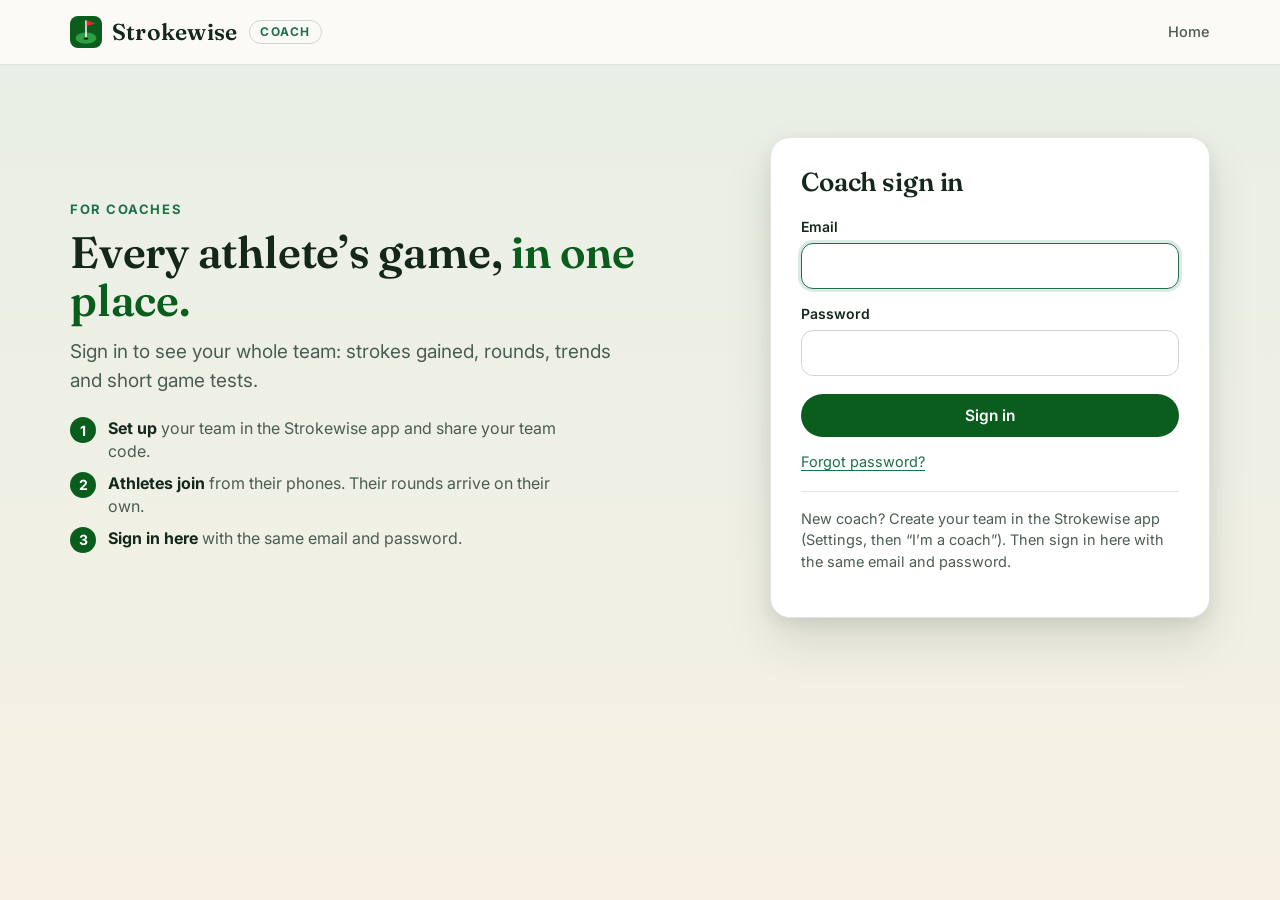
==== coach/index.html @ 4400ca90 "Coach web platform: sign in at strokewise.app/coach with the app's coach account, athlete list and d" ====
<!doctype html>
<html lang="en">
<head>
<meta charset="utf-8">
<meta name="viewport" content="width=device-width, initial-scale=1">
<title>Coach dashboard – Strokewise</title>
<meta name="description" content="Sign in to see every athlete on your team: strokes gained, rounds, trends and short game tests.">
<meta name="robots" content="noindex">
<link rel="icon" type="image/png" sizes="192x192" href="../img/icon-192.png">
<link rel="apple-touch-icon" href="../img/apple-touch-icon.png">
<link rel="preconnect" href="https://fonts.googleapis.com"><link rel="preconnect" href="https://fonts.gstatic.com" crossorigin>
<link href="https://fonts.googleapis.com/css2?family=Fraunces:opsz,wght@9..144,500;9..144,600&family=Inter:wght@400;500;600;700&display=swap" rel="stylesheet">
<link rel="stylesheet" href="coach.css">
</head>
<body>
<header><div class="wrap nav">
  <a class="brand" href="../"><img src="../img/icon-192.png" alt="">Strokewise</a>
  <span class="navtag">Coach</span>
  <nav id="topnav"></nav>
</div></header>
<main id="app" aria-live="polite"><div class="wrap"><p class="muted pad">Loading…</p></div></main>
<noscript><div class="wrap"><p class="pad">The coach dashboard needs JavaScript.</p></div></noscript>
<script src="config.js"></script>
<script src="lib/sg.js"></script>
<script src="lib/mygame.js"></script>
<script src="lib/trends.js"></script>
<script src="lib/shortgame.js"></script>
<script src="api.js"></script>
<script src="analyze.js"></script>
<script src="charts.js"></script>
<script src="app.js"></script>
</body>
</html>
---- coach/coach.css ----
/* StrokeWise coach site – same look as the marketing site (index.html): Fraunces + Inter, green on cream, pill buttons. */
:root { --green: #0b5d1e; --green2: #1f6f4a; --ink: #14271a; --soft: #4a5d50; --cream: #f6f1e4; --paper: #fbfaf6; --line: #e2e6df; --red: #e62828; --good: #1f7a44; --bad: #c0442f; --amber: #a8771a; --blue: #2f6fc9; }
* { box-sizing: border-box; }
html { scroll-behavior: smooth; }
body { margin: 0; background: var(--paper); color: var(--ink); font: 16px/1.5 Inter, -apple-system, "Segoe UI", Roboto, sans-serif; -webkit-font-smoothing: antialiased; min-height: 100vh; }
a { color: inherit; }
.wrap { max-width: 1180px; margin: 0 auto; padding: 0 20px; }
header { position: sticky; top: 0; z-index: 10; background: rgba(251, 250, 246, .92); backdrop-filter: blur(10px); -webkit-backdrop-filter: blur(10px); border-bottom: 1px solid var(--line); }
.nav { display: flex; align-items: center; gap: 12px; height: 64px; }
.brand { display: flex; align-items: center; gap: 10px; text-decoration: none; font-family: Fraunces, Georgia, serif; font-size: 23px; font-weight: 600; letter-spacing: .01em; }
.brand img { width: 32px; height: 32px; border-radius: 8px; }
.navtag { font-size: 12px; font-weight: 700; letter-spacing: .12em; text-transform: uppercase; color: var(--green2); border: 1.5px solid #cfd6cc; border-radius: 999px; padding: 2px 10px; }
#topnav { margin-left: auto; display: flex; align-items: center; gap: 16px; font-size: 14.5px; font-weight: 500; color: var(--soft); }
#topnav a { text-decoration: none; } #topnav a:hover { color: var(--ink); }
#topnav .who { max-width: 220px; overflow: hidden; text-overflow: ellipsis; white-space: nowrap; }
h1, h2, h3 { font-family: Fraunces, Georgia, serif; font-weight: 600; margin: 0; letter-spacing: -.005em; }
h1 { font-size: clamp(30px, 4vw, 44px); line-height: 1.08; } h2 { font-size: 26px; line-height: 1.15; margin-bottom: 4px; } h3 { font-size: 20px; margin-bottom: 4px; }
.eyebrow { display: inline-block; font-size: 13px; font-weight: 700; letter-spacing: .12em; text-transform: uppercase; color: var(--green2); margin-bottom: 10px; }
.muted { color: var(--soft); } .small { font-size: 14px; } .pad { padding: 40px 0; }
.btn { display: inline-flex; align-items: center; justify-content: center; gap: 8px; padding: 12px 22px; border-radius: 999px; font: 600 15.5px Inter, sans-serif; text-decoration: none; border: 0; cursor: pointer; }
.btn.pri { background: var(--green); color: #fff; } .btn.pri:hover { background: #094c19; } .btn.pri:disabled { opacity: .6; cursor: default; }
.btn.sec { background: #fff; color: var(--ink); border: 1.5px solid #cfd6cc; } .btn.sec:hover { border-color: var(--green2); }
.btn.sm { padding: 8px 15px; font-size: 14px; }
.linkbtn { background: none; border: 0; padding: 0; font: inherit; color: var(--green2); cursor: pointer; text-decoration: underline; text-underline-offset: 3px; }
:focus-visible { outline: 3px solid rgba(31, 111, 74, .45); outline-offset: 2px; }

/* sign in */
.login { background: linear-gradient(180deg, #e9efe6 0%, var(--cream) 100%); min-height: calc(100vh - 65px); }
.login .wrap { display: grid; grid-template-columns: 1fr 440px; gap: 64px; align-items: center; padding-top: 72px; padding-bottom: 72px; }
.login .lede { font-size: 19px; color: var(--soft); max-width: 30em; margin: 14px 0 22px; }
.flow { list-style: none; counter-reset: f; padding: 0; margin: 0; max-width: 32em; }
.flow li { counter-increment: f; position: relative; padding: 0 0 0 38px; margin: 0 0 10px; color: var(--soft); line-height: 1.4; }
.flow li::before { content: counter(f); position: absolute; left: 0; top: 0; width: 26px; height: 26px; border-radius: 50%; background: var(--green); color: #fff; font-size: 14px; font-weight: 700; display: flex; align-items: center; justify-content: center; }
.flow b { color: var(--ink); }
.card { background: #fff; border: 1px solid var(--line); border-radius: 20px; padding: 24px; }
.signin { box-shadow: 0 24px 48px rgba(20, 39, 26, .12), 0 6px 16px rgba(20, 39, 26, .08); padding: 30px; }
.signin h2 { margin-bottom: 18px; }
label { display: block; font-size: 14px; font-weight: 600; margin: 0 0 6px; }
input[type=email], input[type=password], input[type=text], input[type=search], select { width: 100%; font: 16px Inter, sans-serif; color: var(--ink); background: #fff; border: 1.5px solid #cfd6cc; border-radius: 12px; padding: 12px 14px; margin-bottom: 14px; }
input:focus, select:focus { outline: none; border-color: var(--green2); box-shadow: 0 0 0 3px rgba(31, 111, 74, .15); }
.signin .btn { width: 100%; margin-top: 4px; }
.msg { font-size: 14.5px; border-radius: 12px; padding: 10px 14px; margin: 0 0 14px; }
.msg.err { background: #fdecea; color: #8d2a1c; } .msg.ok { background: #e8f3ec; color: #14582f; }
.signin .alt { display: flex; justify-content: space-between; gap: 10px; margin-top: 14px; font-size: 14.5px; }
.newcoach { margin-top: 18px; padding-top: 16px; border-top: 1px solid var(--line); font-size: 14.5px; color: var(--soft); }

/* dashboard */
.dash { padding: 28px 0 80px; }
.head { display: flex; flex-wrap: wrap; align-items: flex-end; gap: 14px 24px; margin-bottom: 20px; }
.head .t { flex: 1 1 320px; }
.head .sub { color: var(--soft); font-size: 15px; margin-top: 4px; }
.codecard { display: flex; align-items: center; gap: 14px; padding: 12px 16px; border-radius: 16px; background: #fff; border: 1px solid var(--line); }
.codecard .lab { font-size: 12px; font-weight: 700; letter-spacing: .1em; text-transform: uppercase; color: var(--soft); }
.codecard .code { font: 600 26px/1.1 Fraunces, Georgia, serif; letter-spacing: .06em; color: var(--green); }
.codecard .btns { display: flex; gap: 8px; flex-wrap: wrap; }
.tiles { display: grid; grid-template-columns: repeat(4, 1fr); gap: 14px; margin-bottom: 20px; }
.tile { background: #fff; border: 1px solid var(--line); border-radius: 18px; padding: 16px 18px; }
.tile .k { font-size: 13px; color: var(--soft); font-weight: 600; } .tile .v { font: 600 30px/1.15 Fraunces, Georgia, serif; margin-top: 2px; } .tile .n { font-size: 13px; color: var(--soft); }
.tile.hot .v { color: var(--bad); }
.bar { display: flex; flex-wrap: wrap; align-items: center; gap: 10px 14px; margin-bottom: 14px; }
.seg { display: inline-flex; background: #eef0ec; border-radius: 999px; padding: 3px; }
.seg button { border: 0; background: none; font: 600 14px Inter, sans-serif; color: var(--soft); padding: 7px 14px; border-radius: 999px; cursor: pointer; }
.seg button.on { background: #fff; color: var(--ink); box-shadow: 0 1px 3px rgba(20, 39, 26, .18); }
.bar .grow { flex: 1 1 auto; }
.bar input[type=search] { width: 220px; margin: 0; padding: 9px 14px; font-size: 15px; } .bar select { width: auto; margin: 0; padding: 9px 14px; font-size: 15px; }
.stat { font-size: 13.5px; color: var(--soft); }

/* athlete table */
.tbl { background: #fff; border: 1px solid var(--line); border-radius: 20px; overflow: hidden; }
.tr { display: grid; grid-template-columns: minmax(200px, 2.1fr) minmax(130px, 1.2fr) 78px 70px 100px 100px minmax(170px, 1.7fr); gap: 0 14px; align-items: center; padding: 14px 20px; border-top: 1px solid var(--line); cursor: pointer; }
.tr:first-child { border-top: 0; } .tr.th { cursor: default; background: #f4f6f1; padding-top: 10px; padding-bottom: 10px; font-size: 12.5px; font-weight: 700; letter-spacing: .06em; text-transform: uppercase; color: var(--soft); }
.tr:not(.th):hover { background: #f8faf5; }
.tr .c { min-width: 0; } .tr .r { text-align: right; } .tr .nm { font-weight: 600; font-size: 16.5px; }
.tr .mut { color: var(--soft); font-size: 13.5px; }
.lab-m { display: none; }
.sgv { font-weight: 600; font-variant-numeric: tabular-nums; } .pos { color: var(--good); } .neg { color: var(--bad); }
.arrow { font-weight: 700; font-size: 18px; line-height: 1; } .arrow.better { color: var(--good); } .arrow.worse { color: var(--bad); } .arrow.flat { color: #8a9a8f; }
.pills { display: flex; flex-wrap: wrap; gap: 5px; }
.pill { display: inline-block; font-size: 12.5px; font-weight: 600; padding: 2px 9px; border-radius: 999px; background: #eef0ec; color: var(--soft); white-space: nowrap; }
.pill.red { background: #fdecea; color: #a8321f; } .pill.amber { background: #fbf1da; color: #7d5a10; } .pill.blue { background: #e6eefb; color: #24508f; } .pill.ok { background: #e8f3ec; color: #14582f; }
.chip { display: inline-block; font-size: 12px; font-weight: 600; color: var(--soft); border: 1px solid var(--line); border-radius: 999px; padding: 0 8px; margin-left: 6px; vertical-align: 2px; }
.empty { text-align: center; padding: 56px 24px; }
.empty .flow { margin: 18px auto 0; text-align: left; display: inline-block; }

/* athlete page */
.crumb { display: flex; flex-wrap: wrap; align-items: center; gap: 10px 16px; margin-bottom: 14px; font-size: 14.5px; }
.crumb a, .crumb button { text-decoration: none; font-weight: 600; color: var(--green2); background: none; border: 0; cursor: pointer; font: inherit; font-weight: 600; padding: 0; }
.crumb .sp { flex: 1; }
.grid2 { display: grid; grid-template-columns: 1.15fr .85fr; gap: 18px; margin-bottom: 18px; align-items: start; }
.sec { margin: 0 0 18px; } .sec > .card { padding: 22px 24px; }
.sec h3 + .sub, .card .sub { font-size: 14.5px; color: var(--soft); margin: 0 0 14px; }
.flags { display: flex; flex-wrap: wrap; gap: 8px; }
.flagrow { display: inline-flex; align-items: center; gap: 8px; border-radius: 999px; padding: 7px 14px; font-weight: 600; font-size: 14.5px; }
.flagrow.red { background: #fdecea; color: #8d2a1c; } .flagrow.amber { background: #fbf1da; color: #6f4e0c; } .flagrow.blue { background: #e6eefb; color: #1f457f; }
.flagrow i { font-style: normal; font-weight: 700; }
.catrow { display: grid; grid-template-columns: 130px 1fr 96px; gap: 12px; align-items: center; padding: 9px 0; border-top: 1px solid var(--line); }
.catrow:first-of-type { border-top: 0; }
.catrow .nm b { display: block; font-size: 15.5px; } .catrow .nm span { font-size: 12.5px; color: var(--soft); }
.catrow .val { text-align: right; font-weight: 600; font-variant-numeric: tabular-nums; } .catrow .val small { display: block; font-weight: 500; font-size: 12.5px; }
.track { position: relative; height: 22px; background: #f2f4ef; border-radius: 6px; }
.track::after { content: ""; position: absolute; left: 50%; top: -3px; bottom: -3px; width: 2px; background: var(--ink); opacity: .55; }
.track u { position: absolute; top: 3px; bottom: 3px; border-radius: 4px; }
.track u.p { background: var(--good); } .track u.n { background: #e2705c; } .track u.l { background: repeating-linear-gradient(45deg, rgba(168,119,26,.0) 0 4px, rgba(168,119,26,.0) 4px 8px); border: 2px dashed #c8962e; background: #fff; }
.axis { display: flex; justify-content: space-between; font-size: 12px; color: var(--soft); margin: 4px 0 0 142px; width: calc(100% - 250px); }
.tilesm { display: grid; grid-template-columns: repeat(5, 1fr); gap: 12px; margin-bottom: 18px; }
.radarwrap svg { width: 100%; height: auto; display: block; } .radarwrap .legend { display: flex; gap: 16px; justify-content: center; font-size: 13px; color: var(--soft); margin-top: 6px; flex-wrap: wrap; }
.legend i { display: inline-block; width: 12px; height: 12px; border-radius: 3px; margin-right: 5px; vertical-align: -1px; }
.scroll { overflow-x: auto; -webkit-overflow-scrolling: touch; }
table.rt { width: 100%; border-collapse: collapse; font-size: 14.5px; font-variant-numeric: tabular-nums; min-width: 760px; }
.rt.tests { min-width: 0; } .grid2.even { grid-template-columns: minmax(0, 1fr) minmax(0, 1fr); } .grid2 > .card { min-width: 0; }
.rt th { text-align: right; font-size: 12px; font-weight: 700; letter-spacing: .05em; text-transform: uppercase; color: var(--soft); padding: 8px 10px; border-bottom: 1.5px solid var(--line); white-space: nowrap; }
.rt td { text-align: right; padding: 9px 10px; border-bottom: 1px solid var(--line); white-space: nowrap; }
.rt th:first-child, .rt td:first-child, .rt th.l, .rt td.l { text-align: left; }
.rt tr:last-child td { border-bottom: 0; }
.rt td.l { max-width: 270px; overflow: hidden; text-overflow: ellipsis; }
.tag { font-size: 11.5px; font-weight: 700; letter-spacing: .04em; text-transform: uppercase; color: var(--blue); margin-left: 6px; }
.charts { display: grid; grid-template-columns: 1fr 1fr; gap: 18px; }
.charts svg, .minis svg { width: 100%; height: auto; display: block; }
.minis { display: grid; grid-template-columns: repeat(3, 1fr); gap: 12px 18px; margin-top: 18px; }
.mini { border: 1px solid var(--line); border-radius: 14px; padding: 10px 12px 6px; } .mini b { font-size: 14px; } .mini span { float: right; font-size: 13px; font-weight: 600; }
.pvrow { display: grid; grid-template-columns: 84px 1fr 78px; gap: 12px; align-items: center; padding: 8px 0; border-top: 1px solid var(--line); font-size: 14.5px; }
.pvrow:first-of-type { border-top: 0; } .pvrow.gap { background: #fdf4f2; margin: 0 -12px; padding: 8px 12px; border-radius: 10px; }
.pvbars { display: flex; flex-direction: column; gap: 4px; } .pvb { height: 10px; background: #f2f4ef; border-radius: 5px; overflow: hidden; } .pvb u { display: block; height: 100%; border-radius: 5px; min-width: 2px; } .pvb.l u { background: #e2705c; } .pvb.t u { background: #2f6fc9; }
.pvrow em { font-style: normal; font-size: 13px; color: var(--soft); text-align: right; font-variant-numeric: tabular-nums; white-space: nowrap; } .pvrow em b { font-weight: 700; } .pvrow em .lo { color: #b8432f; } .pvrow em .ti { color: #2a5fae; }
.headline { font: 600 19px/1.3 Fraunces, Georgia, serif; margin: 0 0 12px; }
.note { font-size: 13px; color: var(--soft); margin: 12px 0 0; }
footer.cf { border-top: 1px solid var(--line); padding: 22px 0 36px; font-size: 14px; color: var(--soft); }
.skel { background: linear-gradient(90deg, #eef0ec, #f6f8f4, #eef0ec); background-size: 200% 100%; animation: sk 1.2s linear infinite; border-radius: 14px; height: 64px; margin-bottom: 10px; }
@keyframes sk { to { background-position: -200% 0; } }
@media (prefers-reduced-motion: reduce) { .skel { animation: none; } html { scroll-behavior: auto; } }

@media (max-width: 980px) {
  .login .wrap { grid-template-columns: 1fr; gap: 32px; padding-top: 40px; }
  .tiles, .tilesm { grid-template-columns: repeat(2, 1fr); } .tilesm .tile:last-child { grid-column: 1 / -1; }
  .grid2, .grid2.even, .charts { grid-template-columns: minmax(0, 1fr); }
  .minis { grid-template-columns: repeat(2, 1fr); }
}
@media (max-width: 760px) {
  .wrap { padding: 0 14px; } .nav { height: 58px; } .navtag { display: none; }
  #topnav .who { display: none; }
  .tr.th { display: none; }
  .tr { grid-template-columns: repeat(4, 1fr); gap: 6px 10px; padding: 14px 16px; }
  .tr .c.name { grid-column: 1 / -1; display: flex; justify-content: space-between; align-items: baseline; gap: 10px; }
  .tr .c.last { grid-column: 1 / -1; }
  .tr .c.flags { grid-column: 1 / -1; }
  .tr .r { text-align: left; }
  .lab-m { display: block; font-size: 11.5px; font-weight: 700; letter-spacing: .06em; text-transform: uppercase; color: var(--soft); }
  .tr .c.rounds, .tr .c.sg, .tr .c.trend { text-align: left; }
  .bar input[type=search] { width: 100%; } .bar .grow { display: none; }
  .catrow { grid-template-columns: 86px 1fr 84px; gap: 8px; } .axis { margin-left: 94px; width: calc(100% - 186px); }
  .head { margin-bottom: 12px; gap: 10px; } .head h1 { font-size: 28px; } .codecard { width: 100%; padding: 8px 14px; } .codecard .code { font-size: 22px; } .codecard .btns { margin-left: auto; }
  .tiles { grid-template-columns: repeat(4, 1fr); gap: 8px; margin-bottom: 12px; } .tiles .tile { padding: 9px 10px; border-radius: 14px; } .tiles .tile .k { font-size: 11px; } .tiles .tile .v { font-size: 22px; } .tiles .tile .n { display: none; }
  .bar { gap: 8px; margin-bottom: 10px; } .bar .seg { width: 100%; } .bar .seg button { flex: 1; padding: 7px 4px; } .bar input[type=search], .bar select { padding: 8px 12px; font-size: 14.5px; } .bar select { flex: 1; } .bar [data-act=csv] { display: none; }
  .dash { padding-top: 16px; } .head .eyebrow { margin-bottom: 4px; }
}
@media print { header, .bar, .btns { display: none; } .tr { grid-template-columns: repeat(7, 1fr); } }
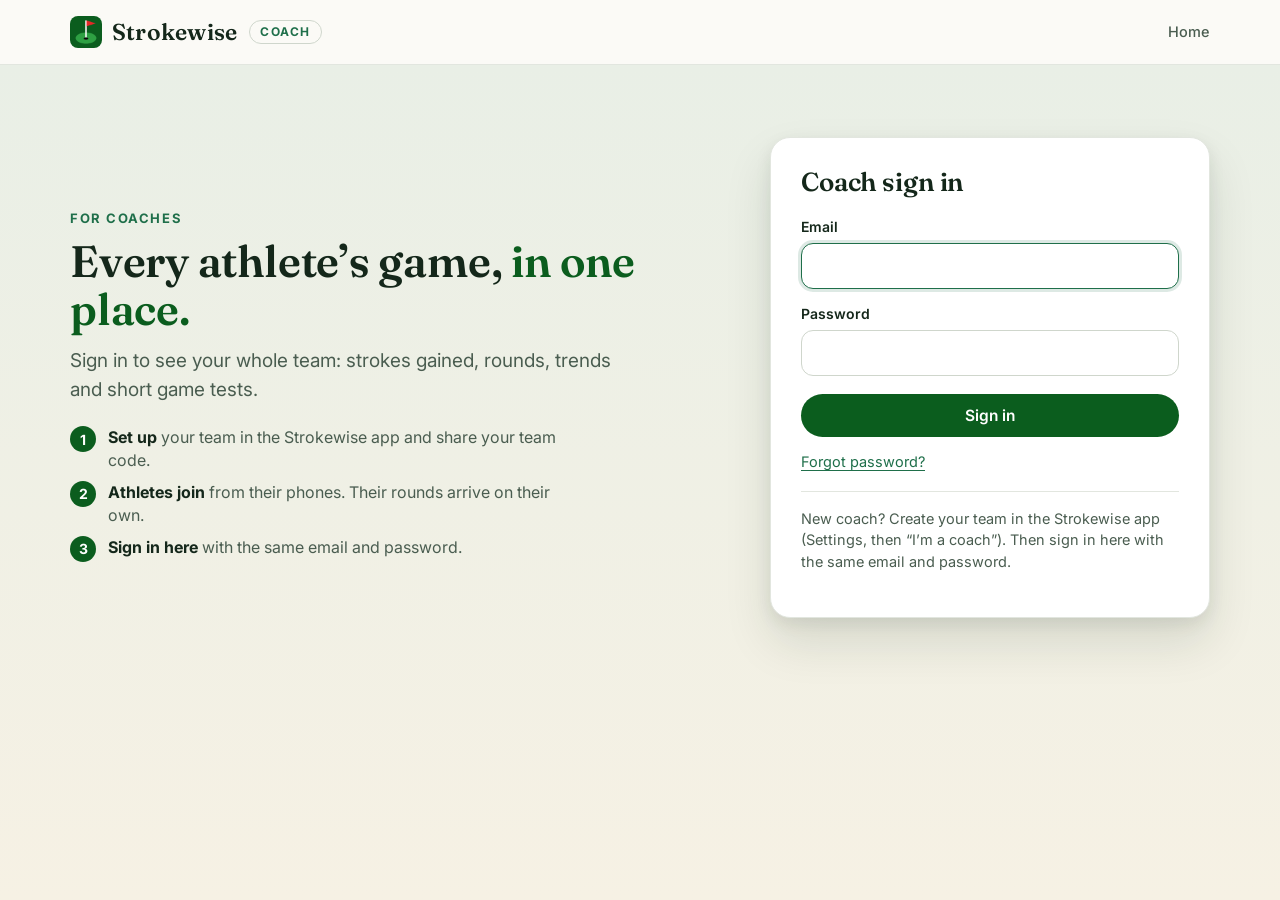
==== commit 38362cd3: "Coach site: full read-only athlete review (rounds, round, hole, stats, my game, trends, practice, pl" ====
--- a/coach/index.html
+++ b/coach/index.html
@@ -10,6 +10,7 @@
 <link rel="apple-touch-icon" href="../img/apple-touch-icon.png">
 <link rel="preconnect" href="https://fonts.googleapis.com"><link rel="preconnect" href="https://fonts.gstatic.com" crossorigin>
 <link href="https://fonts.googleapis.com/css2?family=Fraunces:opsz,wght@9..144,500;9..144,600&family=Inter:wght@400;500;600;700&display=swap" rel="stylesheet">
+<link rel="stylesheet" href="appui.css">
 <link rel="stylesheet" href="coach.css">
 </head>
 <body>
@@ -25,9 +26,16 @@
 <script src="lib/mygame.js"></script>
 <script src="lib/trends.js"></script>
 <script src="lib/shortgame.js"></script>
+<script src="lib/shortgame-ui.js"></script>
+<script src="lib/bag.js"></script>
+<script src="lib/birdie.js"></script>
+<script src="lib/insights.js"></script>
+<script src="lib/plan.js"></script>
+<script src="lib/appviews.js"></script>
 <script src="api.js"></script>
 <script src="analyze.js"></script>
 <script src="charts.js"></script>
+<script src="pages.js"></script>
 <script src="app.js"></script>
 </body>
 </html>
--- a/coach/appui.css
+++ b/coach/appui.css
@@ -0,0 +1,3111 @@
+/* GENERATED by dev/port/scope-css.js from the StrokeWise app styles.css (v216), scoped under .appui. Do not edit by hand. */
+/* High-contrast, big-target styles for use in sunlight, one-handed. */
+.appui, .appui * { box-sizing: border-box; -webkit-tap-highlight-color: transparent; }
+.appui {
+  --green: #0b5d1e; --green2: #12862d; --ink: #000; --bg: #fff; --muted: #333;
+  --line: #c3ccc5; --red: #b00020; --blue: #0039a6; --sel: #000; --soft: #eef3ee;
+}
+.appui, .appui { margin: 0; background: var(--bg); color: var(--ink);
+  font: 600 18px/1.3 -apple-system, BlinkMacSystemFont, "Segoe UI", Roboto, Helvetica, Arial, sans-serif;
+  -webkit-text-size-adjust: 100%; overscroll-behavior: none; }
+.appui { max-width: 560px; margin: 0 auto;
+  padding: calc(env(safe-area-inset-top) + 6px) 10px calc(env(safe-area-inset-bottom) + 14px); }
+.appui h1 { font-size: 30px; margin: 10px 0 6px; }
+.appui h2 { font-size: 22px; margin: 18px 0 8px; }
+.appui h3 { font-size: 19px; margin: 12px 0 6px; }
+.appui p { margin: 6px 0; }
+.appui .muted { color: var(--muted); font-weight: 500; }
+.appui button { font: inherit; color: inherit; cursor: pointer; border-radius: 16px; border: 1px solid var(--line);
+  background: #fff; min-height: 56px; padding: 6px 10px; touch-action: manipulation; }
+.appui button:active { transform: scale(.97); }
+.appui button.primary { background: var(--green); color: #fff; border-color: var(--green); font-size: 22px; font-weight: 800; }
+.appui button.danger { background: #fff; color: var(--red); border-color: var(--red); }
+.appui button.sel { background: var(--sel); color: #fff; }
+.appui button.big { width: 100%; min-height: 66px; font-size: 22px; font-weight: 800; margin: 6px 0; }
+.appui button:disabled { opacity: .35; }
+.appui input[type=text] { font: inherit; font-size: 20px; width: 100%; padding: 12px; border: 1px solid var(--line); border-radius: 16px; }
+.appui .row { display: flex; gap: 8px; }
+.appui .row > * { flex: 1; }
+.appui .grid { display: grid; gap: 8px; }
+.appui .g2 { grid-template-columns: repeat(2, 1fr); }
+.appui .g3 { grid-template-columns: repeat(3, 1fr); }
+.appui .g4 { grid-template-columns: repeat(4, 1fr); }
+.appui .label { font-size: 15px; font-weight: 800; text-transform: uppercase; letter-spacing: .04em; margin: 10px 0 5px; }
+.appui .topbar { display: flex; align-items: center; gap: 8px; position: sticky; top: 0; background: #fff; z-index: 5;
+  padding: 6px 0; border-bottom: 1px solid var(--line); }
+.appui .topbar .title { flex: 1; text-align: center; }
+.appui .topbar .title b { font-size: 24px; display: block; }
+.appui .topbar .title span { font-size: 16px; }
+.appui .topbar .title span button { min-height: 40px; padding: 0 10px; font-size: 15px; border-width: 1px; }
+.appui .topbar button { min-width: 64px; font-size: 26px; font-weight: 900; }
+.appui .topbar button.txt { font-size: 17px; }
+.appui .status { background: var(--soft); border: 1px solid var(--line); border-radius: 16px; padding: 8px 12px; margin: 8px 0; font-size: 20px; }
+.appui .status b { font-size: 24px; }
+.appui .shots { margin: 8px 0; }
+.appui .shot { display: flex; width: 100%; text-align: left; align-items: center; gap: 8px; margin: 6px 0; min-height: 58px; border-width: 1px; }
+.appui .shot .n { font-weight: 900; font-size: 20px; width: 34px; }
+.appui .shot .d { flex: 1; font-weight: 600; font-size: 17px; }
+.appui .shot .sg { font-weight: 900; font-size: 18px; min-width: 56px; text-align: right; }
+.appui .shot.editing { outline: 4px solid var(--blue); }
+.appui .pos { color: var(--green); } .appui .neg { color: var(--red); }
+.appui .display { font-size: 38px; font-weight: 900; text-align: center; border: 1px solid var(--line); border-radius: 16px;
+  padding: 4px; margin: 8px 0; min-height: 60px; background: #fffbe6; }
+.appui .display small { font-size: 22px; }
+.appui .keypad { display: grid; grid-template-columns: repeat(4, 1fr); gap: 7px; }
+.appui .keypad button { min-height: 56px; font-size: 30px; font-weight: 800; }
+.appui .keypad .clr { font-size: 19px; }
+.appui .lies button { font-size: 16px; padding: 4px; min-height: 54px; line-height: 1.1; }
+.appui .grid.g4 button { padding: 4px; }
+.appui .row.sub { margin-top: 18px; } .appui .row.sub button { min-height: 46px; font-size: 17px; }
+.appui .row.save .holed { flex: 0 0 38%; background: #ffd400; border-color: #000; color: #000; }
+.appui .display .dl { font-size: 16px; font-weight: 800; text-transform: uppercase; vertical-align: middle; margin-right: 6px; }
+.appui .note { border-left: 1px solid var(--blue); padding: 8px 10px; background: #eef2fb; margin: 8px 0; font-weight: 600; }
+.appui .done { border: 1px solid var(--green); border-radius: 18px; padding: 12px; text-align: center; margin: 12px 0; }
+.appui .done b { font-size: 30px; }
+.appui table { width: 100%; border-collapse: collapse; font-size: 17px; }
+.appui th, .appui td { border-bottom: 1px solid var(--line); padding: 8px 4px; text-align: left; }
+.appui td.num, .appui th.num { text-align: right; }
+.appui .card { display: grid; grid-template-columns: repeat(6, 1fr); gap: 6px; }
+.appui .card button { min-height: 64px; padding: 2px; font-size: 14px; line-height: 1.15; }
+.appui .card button b { font-size: 22px; display: block; }
+.appui .card .under { background: #d6f5dc; } .appui .card .over { background: #ffe0e0; } .appui .card .empty { color: #666; border-style: dashed; }
+.appui .big-score { text-align: center; margin: 8px 0; }
+.appui .big-score .s { font-size: 54px; font-weight: 900; line-height: 1; }
+.appui .stat-grid { display: grid; grid-template-columns: repeat(2, 1fr); gap: 8px; }
+.appui .stat { border: 1px solid var(--line); border-radius: 16px; padding: 8px 10px; }
+.appui .stat b { font-size: 26px; display: block; }
+.appui .stat span { font-size: 14px; font-weight: 700; text-transform: uppercase; }
+.appui .hist { display: flex; justify-content: space-between; width: 100%; text-align: left; margin: 6px 0; }
+.appui #toast { position: fixed; left: 50%; top: calc(env(safe-area-inset-top) + 12px); transform: translateX(-50%);
+  background: #000; color: #fff; padding: 12px 18px; border-radius: 16px; font-size: 18px; display: none; z-index: 50; max-width: 90%; pointer-events: none; }
+.appui #toast.show { display: block; }
+.appui .help { font-size: 15px; font-weight: 500; }
+
+/* ---- v2 hole card: one row per shot ---- */
+.appui { padding-left: 6px; padding-right: 6px; }
+.appui .holecard { border: 1px solid var(--line); border-radius: 20px; padding: 8px 6px 10px; margin: 10px 0; background: #fff; }
+.appui .hc-head { display: flex; align-items: center; justify-content: space-between; padding: 0 4px 8px; border-bottom: 1px solid var(--line); }
+.appui .hc-head h2 { margin: 0; font-size: 30px; }
+.appui .par { display: flex; align-items: center; gap: 6px; }
+.appui .par span { font-size: 18px; font-weight: 800; margin-right: 2px; }
+.appui .par button { min-width: 48px; min-height: 48px; font-size: 22px; font-weight: 900; padding: 0; }
+.appui .srow { display: grid; grid-template-columns: 30px 70px minmax(0, 1fr) 52px 44px 44px; gap: 4px; align-items: center; padding: 6px 2px 0; }
+.appui .srow.shead { font-size: 15px; font-weight: 900; text-transform: uppercase; padding-top: 8px; }
+.appui .srow.shead span { text-align: center; }
+.appui .srow.bad { background: #fff6cc; border-radius: 14px; }
+.appui .srow.dead { opacity: .35; }
+.appui .srow .c-n { min-height: 48px; padding: 0; border-width: 1px; font-size: 18px; font-weight: 900; border-radius: 14px; }
+.appui .c-d { display: flex; align-items: center; gap: 2px; }
+.appui .c-d input { width: 50px; min-width: 0; font: inherit; font-size: 22px; font-weight: 800; text-align: center; height: 48px;
+  border: 1px solid var(--line); border-radius: 14px; padding: 0 2px; background: #fffbe6; }
+.appui .c-d input:focus { outline: 4px solid var(--blue); }
+.appui .c-d .u { font-style: normal; font-size: 14px; font-weight: 700; }
+.appui .srow select { width: 100%; height: 48px; font: inherit; font-size: 16px; font-weight: 800; border: 1px solid var(--line); border-radius: 14px;
+  background: #fff; color: #000; padding: 0 4px; -webkit-appearance: none; appearance: none;
+  background-image: linear-gradient(45deg, transparent 50%, #000 50%), linear-gradient(135deg, #000 50%, transparent 50%);
+  background-position: calc(100% - 12px) 21px, calc(100% - 7px) 21px; background-size: 5px 5px; background-repeat: no-repeat; padding-right: 18px; }
+.appui .teetxt, .appui .obtxt, .appui .holedtxt { font-weight: 900; font-size: 18px; padding-left: 6px; }
+.appui .obtxt { color: var(--red); font-size: 15px; }
+.appui .c-p .pen { width: 44px; height: 44px; min-height: 44px; border-radius: 50%; padding: 0; font-size: 15px; font-weight: 900; }
+.appui .c-p .pen.on { background: var(--red); border-color: var(--red); color: #fff; }
+.appui .c-p .pen:disabled { opacity: 1; }
+.appui .c-del .del { width: 44px; height: 44px; min-height: 44px; padding: 0; background: #d0213a; border-color: #d0213a; color: #fff; font-size: 22px; border-radius: 14px; }
+.appui .sinfo { font-size: 13px; font-weight: 600; color: #333; padding: 2px 4px 4px 36px; min-height: 4px; border-bottom: 1px solid #ccc; }
+.appui .rowmenu { display: flex; gap: 6px; padding: 6px 2px; }
+.appui .rowmenu button { flex: 1; min-height: 48px; font-size: 15px; padding: 2px; border-color: var(--blue); color: var(--blue); }
+.appui .addshot { background: #0039a6; border-color: #0039a6; color: #fff; margin-top: 10px; }
+.appui .hint { font-size: 15px; font-weight: 700; padding: 8px 4px 0; color: #333; }
+.appui .hole-done { margin-top: 10px; padding: 12px; border: 1px solid var(--green); border-radius: 16px; text-align: center; font-size: 20px; }
+.appui .hole-done b { font-size: 28px; }
+
+.appui .srow.shead .c-n { min-height: 0; border: 0; }
+.appui .srow select[data-f="dir"] { text-align: center; font-size: 20px; padding-left: 6px; }
+.appui .srow .c-l.wide { grid-column: span 3; }
+/* v3: finish hole + stroke count */
+.appui .count { font-size: 17px; font-weight: 800; padding: 8px 4px 0; }
+.appui .finish { background: var(--green); border-color: var(--green); color: #fff; }
+.appui .finish:disabled { background: #d9d9d9; border: 3px dashed #777; color: #555; opacity: 1; }
+.appui .holecard.fin .srow select:disabled, .appui .holecard.fin .srow input:disabled { background: #f2f2f2; color: #000; opacity: 1; -webkit-text-fill-color: #000; }
+.appui .holecard.fin { border-color: var(--green); }
+.appui .srow button:disabled { opacity: .45; }
+.appui .holecard.fin .c-p .pen.on:disabled, .appui .c-p .pen.on:disabled { opacity: 1; }
+.appui .srow select[data-f="loc"] { font-size: 15px; letter-spacing: -0.3px; padding-left: 4px; padding-right: 14px; background-position: calc(100% - 10px) 21px, calc(100% - 5px) 21px; }
+.appui .srow { grid-template-columns: 30px 68px minmax(0, 1fr) 50px 44px 44px; }
+/* v4: baselines */
+.appui .lbl { display: block; font-weight: 700; font-size: 16px; margin: 12px 0 4px; }
+.appui select.blsel { font: inherit; font-size: 19px; font-weight: 700; width: 100%; min-height: 54px; padding: 8px 12px; border: 1px solid var(--line); border-radius: 16px; background: #fff; color: #000; }
+.appui .blbox { border: 1px solid var(--line); border-radius: 18px; padding: 4px 12px 2px; margin: 8px 0 12px; background: #f6f6f6; }
+.appui table.cmp { font-size: 15px; }
+.appui table.cmp th, .appui table.cmp td { padding: 10px 3px; }
+.appui table.cmp tr[data-act] { cursor: pointer; }
+.appui table.cmp tr.cur td { background: #fff3b0; font-weight: 800; }
+.appui table.cmp sup { font-size: 10px; margin-left: 2px; }
+.appui .about { font-size: 17px; line-height: 1.45; }
+.appui .about a { color: #0645ad; font-weight: 700; word-break: break-word; }
+.appui .about li { margin-bottom: 8px; }
+/* v5: 8-way direction + maps */
+.appui .srow .dirbtn { width: 100%; height: 48px; min-height: 48px; padding: 0; font-size: 26px; font-weight: 900; border: 1px solid var(--line); border-radius: 14px; background: #fff; color: #888; }
+.appui .srow .dirbtn.on { color: #000; background: #e8f0ff; border-color: var(--blue); }
+.appui .sheet-bg { position: fixed; inset: 0; background: rgba(0,0,0,.45); z-index: 50; }
+.appui .sheet { position: fixed; left: 0; right: 0; bottom: 0; z-index: 51; background: #fff; border-top: 1px solid var(--line); border-radius: 18px 18px 0 0;
+  padding: 12px 14px calc(env(safe-area-inset-bottom) + 12px); }
+.appui .sheet h3 { margin: 4px 0; font-size: 22px; }
+.appui .sheet .help { margin: 4px 0 10px; }
+.appui .dirgrid { display: grid; grid-template-columns: repeat(3, 1fr); gap: 8px; margin-bottom: 10px; }
+.appui .dirgrid button { min-height: 78px; padding: 4px 2px; font-size: 16px; font-weight: 800; border: 1px solid var(--line); border-radius: 16px; background: #fff; color: #000; display: flex; flex-direction: column; align-items: center; justify-content: center; line-height: 1.1; }
+.appui .dirgrid button span { font-size: 28px; line-height: 1; margin-bottom: 4px; }
+.appui .dirgrid button.sel { background: var(--blue); border-color: var(--blue); color: #fff; }
+.appui .dirgrid button.none { color: #666; border-style: dashed; }
+.appui button.stat.tile { display: block; width: 100%; text-align: left; border: 1px solid var(--blue); background: #eef4ff; color: #000; font: inherit; cursor: pointer; min-height: 44px; }
+.appui button.stat.tile span::after { content: ''; }
+.appui .stat .mini { display: block; font-size: 15px; font-weight: 800; margin-top: 4px; }
+.appui .mapview { position: fixed; inset: 0; z-index: 60; background: #fff; overflow-y: auto; -webkit-overflow-scrolling: touch;
+  padding: calc(env(safe-area-inset-top) + 8px) 12px calc(env(safe-area-inset-bottom) + 16px); }
+.appui .maphead { display: flex; align-items: center; justify-content: space-between; gap: 8px; }
+.appui .maphead b { font-size: 22px; }
+.appui .maphead .close { min-height: 48px; padding: 4px 14px; font-size: 18px; font-weight: 800; border: 1px solid var(--line); border-radius: 16px; background: #000; color: #fff; }
+.appui .seg { display: flex; gap: 6px; margin: 10px 0 6px; }
+.appui .seg button { flex: 1; min-height: 48px; font-size: 17px; font-weight: 800; border: 1px solid var(--line); border-radius: 16px; background: #fff; color: #000; }
+.appui .seg button.sel { background: #000; color: #fff; }
+.appui .mapsum { margin: 6px 0; font-size: 17px; }
+.appui .mapview svg { display: block; width: 100%; height: auto; border: 1px solid var(--line); border-radius: 16px; }
+.appui .legend { display: flex; flex-wrap: wrap; gap: 6px 14px; margin: 10px 0; font-size: 15px; font-weight: 700; }
+.appui .legend span { display: flex; align-items: center; gap: 6px; }
+.appui .legend .dot { display: inline-block; width: 16px; height: 16px; border-radius: 50%; border: 2px solid #000; flex: none; }
+.appui .legend .dot.num { width: 22px; height: 22px; background: #000; color: #fff; font-style: normal; font-size: 13px; text-align: center; line-height: 18px; font-weight: 900; }
+/* v6: pin location + fairway map */
+.appui .pinbtn { display: block; width: 100%; min-height: 50px; margin: 8px 0 4px; font-size: 18px; font-weight: 800; border: 1px dashed #9faba1; border-radius: 16px; background: #fff; color: #000; }
+.appui .pinbtn.set { border-style: solid; border-color: #9fcf9a; background: #e9f7e6; }
+.appui .pinbtn small { font-size: 14px; font-weight: 700; text-decoration: underline; margin-left: 6px; }
+.appui .pinwrap { margin: 6px 0; }
+.appui .pinlbl { text-align: center; font-weight: 900; font-size: 16px; margin: 4px 0; }
+.appui .pingreen { display: grid; grid-template-columns: repeat(3, 1fr); grid-template-rows: repeat(3, 1fr); height: 420px; border-radius: 50%;
+  overflow: hidden; border: 1px solid #145214; background: #3da33d; }
+.appui .pingreen button { border: 0; border-radius: 0; outline: 2px dashed rgba(255,255,255,.75); outline-offset: -1px; background: transparent; color: #fff;
+  font-size: 16px; font-weight: 900; padding: 2px; min-height: 44px; text-shadow: 0 1px 2px #000; display: flex; flex-direction: column; align-items: center; justify-content: center; }
+.appui .pingreen button.sel { background: #ffd23f; color: #000; text-shadow: none; outline: 4px solid #000; outline-offset: -4px; }
+.appui .pingreen .flag { font-size: 30px; line-height: 1; }
+.appui .pincur { font-size: 19px; text-align: center; margin: 10px 0; }
+.appui .row2 { display: flex; gap: 8px; }
+.appui .row2 .big { flex: 1; }
+.appui .fwcounts { display: flex; justify-content: space-between; flex-wrap: wrap; gap: 4px 10px; font-size: 17px; font-weight: 700; margin: 4px 0 8px; }
+.appui .legend .ln { display: inline-block; width: 26px; height: 5px; border-radius: 3px; flex: none; }
+.appui .legend .ln.dash { background: repeating-linear-gradient(90deg, #e0102a 0 7px, transparent 7px 11px); }
+.appui .legend .x { font-size: 18px; width: 16px; text-align: center; }
+.appui .pingreen { border-radius: 44%; }
+.appui .pingreen button { line-height: 1.1; }
+.appui .pingreen button:nth-child(3n+1) { align-items: flex-end; padding-right: 8px; text-align: right; }
+.appui .pingreen button:nth-child(3n) { align-items: flex-start; padding-left: 8px; text-align: left; }
+.appui .pingreen button:nth-child(-n+3) { justify-content: flex-end; padding-bottom: 14px; }
+.appui .pingreen button:nth-child(n+7) { justify-content: flex-start; padding-top: 14px; }
+.appui .legend .dia { display: inline-flex; align-items: center; justify-content: center; width: 16px; height: 16px; background: #c9c9c9; border: 2px solid #000; transform: rotate(45deg); flex: none; font-style: normal; font-size: 11px; font-weight: 900; }
+.appui .legend .star { color: #ffd23f; -webkit-text-stroke: 1.5px #000; font-size: 22px; line-height: 1; width: 18px; text-align: center; }
+.appui .mapview .legend svg { width: 20px; height: 20px; border: 0; border-radius: 0; display: inline-block; }
+/* v8: pin-location map */
+.appui .pinstats button { position: relative; color: #fff; }
+.appui .pinstats button small { display: block; font-size: 13px; font-weight: 800; margin-top: 2px; }
+.appui .pinstats .badge { display: inline-block; min-width: 28px; height: 28px; line-height: 24px; border-radius: 14px; background: #fff; color: #000; border: 2px solid #000;
+  font-size: 16px; font-weight: 900; text-shadow: none; text-align: center; margin-bottom: 3px; padding: 0 4px; }
+.appui .pinstats button.has .badge { background: #000; color: #fff; border-color: #fff; }
+.appui .pinstats button:not(.has) { opacity: .85; }
+.appui .pingreen.pinstats { height: 460px; }
+/* v13 proximity yardage rail: 17 buttons (200 top .. 40 bottom) left of the map, map shifted right */
+.appui .mapview .yall { display: block; width: 100%; min-height: 48px; margin: 8px 0 6px; border: 1px solid var(--line); border-radius: 16px; background: #fff; font-size: 18px; font-weight: 900; color: #000; }
+.appui .mapview .yall.sel { background: #000; color: #fff; }
+.appui .proxwrap { display: flex; gap: 6px; align-items: stretch; }
+.appui .proxwrap svg { flex: 1 1 auto; min-width: 0; width: auto; }
+.appui .proxrail { flex: 0 0 54px; display: flex; flex-direction: column; gap: 2px; }
+.appui .proxrail .ybtn { flex: 1 1 0; min-height: 34px; padding: 0; border: 1px solid var(--line); border-radius: 8px; background: #fff; color: #000;
+  display: flex; flex-direction: column; align-items: center; justify-content: center; line-height: 1; gap: 1px; }
+.appui .proxrail .ybtn b { font-size: 16px; font-weight: 900; }
+.appui .proxrail .ybtn small { font-size: 11px; font-weight: 800; color: #1e6fd9; }
+.appui .proxrail .ybtn.sel { background: #000; color: #fff; border-color: #000; box-shadow: 0 0 0 3px #ffd23f; }
+.appui .proxrail .ybtn.sel small { color: #ffd23f; }
+.appui .proxrail .ybtn:disabled { background: #eee; color: #b0b0b0; border-color: #d0d0d0; }
+/* v14 proximity: starting-lie chips, by-lie table, practice warning */
+.appui .liechips { display: flex; flex-wrap: wrap; gap: 6px; margin: 8px 0 2px; }
+.appui .liechips .liebtn { flex: 1 1 30%; min-height: 44px; border: 1px solid var(--line); border-radius: 14px; background: #fff; color: #000; font-size: 15px; font-weight: 900; padding: 2px 4px; }
+.appui .liechips .liebtn small { font-size: 12px; color: #1e6fd9; font-weight: 800; }
+.appui .liechips .liebtn.sel { background: #000; color: #fff; box-shadow: 0 0 0 3px #ffd23f; }
+.appui .liechips .liebtn.sel small { color: #ffd23f; }
+.appui .liechips .liebtn:disabled { background: #eee; color: #b0b0b0; border-color: #d0d0d0; }
+.appui .liechips .liebtn:disabled small { color: #b0b0b0; }
+.appui .lietab td, .appui .lietab th { font-size: 15px; padding: 8px 4px; }
+.appui .lietab tr.sel td { background: #fff6cc; font-weight: 900; }
+.appui .lietab tr.warn td { background: #ffe1e4; color: #9b0016; font-weight: 900; }
+.appui .warnmsg { margin: 8px 0; padding: 10px 12px; border: 1px solid #e0102a; border-radius: 16px; background: #ffe1e4; color: #9b0016; font-weight: 900; font-size: 16px; }
+.appui .legend .sw { display: inline-block; width: 22px; height: 14px; border-radius: 3px; flex: none; }
+/* v15 traditional scorecard: Front 9 / Back 9 tables (OUT / IN), TOTAL, score marks */
+.appui .mk { display: inline-flex; align-items: center; justify-content: center; width: 26px; height: 26px; font-size: 18px; font-weight: 900; line-height: 1; box-sizing: border-box; }
+.appui .mk-birdie { border: 2px solid #000; border-radius: 50%; }
+.appui .mk-eagle { border: 2px solid #000; border-radius: 50%; box-shadow: inset 0 0 0 2px #fff, inset 0 0 0 4px #000; width: 28px; height: 28px; font-size: 15px; }
+.appui .mk-bogey { border: 2px solid #000; border-radius: 2px; }
+.appui .mk-double { border: 2px solid #000; border-radius: 2px; box-shadow: inset 0 0 0 2px #fff, inset 0 0 0 4px #000; width: 28px; height: 28px; font-size: 15px; }
+.appui .sclegend { display: flex; flex-wrap: wrap; gap: 6px 14px; margin: 0 0 12px; font-size: 15px; }
+.appui .sclegend > span { display: inline-flex; align-items: center; gap: 6px; }
+/* v15 History, backup / restore */
+.appui .histbtn { font-size: 26px; font-weight: 900; background: #fff; border-width: 1px; }
+.appui .histbtn small { font-size: 15px; font-weight: 700; }
+.appui .filebtn { display: flex; align-items: center; justify-content: center; width: 100%; min-height: 66px; margin: 6px 0; border: 1px solid var(--line); border-radius: 16px; background: #fff; font-size: 22px; font-weight: 800; cursor: pointer; box-sizing: border-box; }
+.appui .notice { padding: 12px; border-radius: 16px; border: 1px solid var(--line); font-weight: 800; font-size: 17px; margin: 8px 0; }
+.appui .notice.good { background: #d6f5dc; border-color: #0a7a2a; color: #064d1a; }
+.appui .notice.bad { background: #ffe1e4; border-color: #e0102a; color: #9b0016; }
+.appui .notice.remind { background: #fff6cc; border-color: #b38f00; color: #5c4700; }
+.appui .hrow { display: flex; gap: 6px; align-items: stretch; margin: 6px 0; }
+.appui .hrow .hist { flex: 1 1 auto; margin: 0; min-width: 0; }
+.appui .hrow .hscore { text-align: right; }
+.appui .hrow .hdel { flex: 0 0 52px; padding: 0; font-size: 22px; border-color: var(--red); }
+.appui .tbspace { width: 60px; }
+.appui .sclegend .lgpar { color: #999; font-weight: 700; }
+/* v17 putting green */
+.appui .pnrow { display: flex; gap: 6px; margin: 8px 0; }
+.appui .pnrow .pnbtn { flex: 1 1 0; min-height: 56px; border: 1px solid var(--line); border-radius: 16px; background: #fff; color: #000; font-size: 18px; font-weight: 900; display: flex; flex-direction: column; align-items: center; justify-content: center; line-height: 1.1; }
+.appui .pnrow .pnbtn small { font-size: 13px; color: #1e6fd9; }
+.appui .pnrow .pnbtn.sel { background: #000; color: #fff; box-shadow: 0 0 0 3px #ffd23f; }
+.appui .pnrow .pnbtn.sel small { color: #ffd23f; }
+.appui .pnrow .pnbtn:disabled { background: #eee; color: #b0b0b0; border-color: #d0d0d0; opacity: 1; }
+.appui .pnrow .pnbtn:disabled small { color: #b0b0b0; }
+.appui #puttstats { grid-template-columns: repeat(3, 1fr); }
+
+/* Backup card (Google Drive – the class names are from the old OneDrive card) */
+.appui .odcard { border: 1px solid #0a5bb5; border-radius: 18px; padding: 12px 14px 8px; margin: 12px 0; background: #f2f7ff; }
+.appui .odcard h3 { margin: 0 0 6px; }
+.appui .odacct, .appui .odstat { margin: 4px 0 8px; font-size: 16px; overflow-wrap: anywhere; }
+.appui .odbtns { display: grid; grid-template-columns: 1fr 1fr; gap: 8px; }
+.appui .odbtns .big { margin: 0; font-size: 16px; }
+.appui .oddisc { display: block; margin: 10px auto 4px; color: #a00; font-weight: 700; min-height: 44px; }
+/* Player name */
+.appui .playerbox { display: flex; align-items: center; justify-content: space-between; gap: 8px; border: 1px solid #ccc; border-radius: 16px; padding: 6px 12px; margin: 8px 0; font-size: 17px; }
+.appui .playerbox.edit { display: block; padding: 10px 12px; }
+.appui .playerbox .txt { min-height: 44px; font-weight: 700; }
+.appui .pnrow2 { display: flex; gap: 8px; }
+.appui .pnrow2 input { flex: 1; min-width: 0; margin: 0; }
+.appui .pnrow2 button { min-height: 48px; padding: 0 14px; font-weight: 800; border-radius: 14px; }
+.appui .hplayer { font-size: 14px; font-weight: 700; color: #0a5bb5; }
+.appui .odgroup h3 { margin: 14px 0 6px; }
+.appui .pdfsheet { border: 1px solid #0b5d1e; border-radius: 18px; padding: 12px; margin: 10px 0; background: #f3fbf4; }
+.appui .pdfsheet .txt { display: block; margin: 6px auto 0; min-height: 44px; font-weight: 700; }
+.appui .storybtn small { display: block; font-weight: 400; font-size: 13px; opacity: 0.85; }
+.appui .storywrap { position: relative; width: 62%; max-width: 280px; margin: 10px auto; }
+.appui .storysheet .storyprev { display: block; width: 100%; border-radius: 14px; box-shadow: 0 6px 20px rgba(0, 0, 0, 0.3); cursor: zoom-in; }
+.appui .storyexp { position: absolute; top: 8px; right: 8px; width: 44px; height: 44px; min-height: 44px; padding: 0; border-radius: 50%; border: 0;
+  background: rgba(0, 0, 0, 0.55); color: #fff; font-size: 24px; line-height: 44px; box-shadow: none; }
+.appui .storyfull { position: fixed; inset: 0; z-index: 1000; background: #000; }
+.appui .storyfull .sfscroll { position: absolute; inset: 0; overflow: hidden; display: flex; align-items: center; justify-content: center; -webkit-overflow-scrolling: touch; }
+.appui .storyfull .sfscroll.zoomed { overflow: auto; display: block; }
+.appui .storyfull .sfimg { max-width: 100%; max-height: 100%; object-fit: contain; cursor: zoom-in; }
+.appui .storyfull .sfimg.zoomed { max-width: none; max-height: none; width: 200%; cursor: zoom-out; }
+.appui .storyfull .sfclose { position: absolute; top: calc(10px + env(safe-area-inset-top)); right: 12px; width: 44px; height: 44px; min-height: 44px; padding: 0; border-radius: 50%; border: 0;
+  background: rgba(255, 255, 255, 0.18); color: #fff; font-size: 22px; line-height: 44px; box-shadow: none; }
+.appui .storyfull .sfhint { position: absolute; left: 50%; bottom: calc(14px + env(safe-area-inset-bottom)); transform: translateX(-50%); margin: 0; padding: 6px 14px;
+  border-radius: 999px; background: rgba(255, 255, 255, 0.16); color: #fff; font-size: 13px; pointer-events: none; }
+
+/* v35 softer look (function unchanged): 1px low-contrast lines, soft shadows, more air. Key numbers keep bold colour. */
+.appui { --shadow: 0 1px 2px rgba(0,0,0,.06), 0 2px 8px rgba(0,0,0,.06); }
+.appui { padding-left: 14px; padding-right: 14px; }
+.appui .grid, .appui .row { gap: 10px; }
+.appui button, .appui .stat, .appui .holecard, .appui .blbox, .appui .status, .appui .odcard, .appui .playerbox, .appui .notice, .appui .pdfsheet, .appui .display, .appui .filebtn { box-shadow: var(--shadow); }
+.appui button.sel, .appui button.primary { box-shadow: 0 2px 6px rgba(0,0,0,.18); }
+.appui button { border-color: #b9c3bb; }
+.appui .topbar, .appui .hc-head { border-bottom-color: #e3e8e4; }
+.appui th, .appui td { border-bottom-color: #e6ebe7; }
+.appui .sinfo { border-bottom-color: #eef1ee; }
+.appui .holecard { padding: 12px 10px 14px; margin: 14px 0; }
+.appui .stat { padding: 10px 12px; }
+.appui .c-d input, .appui .srow select, .appui .srow .dirbtn { border-color: #9faba1; }
+.appui .mapview svg { border: none; box-shadow: var(--shadow); }
+.appui .infobtn { min-height: 44px; min-width: 44px; padding: 0; border: none; box-shadow: none; background: transparent; display: inline-flex; align-items: center; justify-content: center; vertical-align: middle; }
+.appui .infobtn span { display: inline-flex; width: 26px; height: 26px; border-radius: 50%; border: 1px solid #9faba1; color: #345; font: italic 700 15px/24px Georgia, serif; justify-content: center; background: #f6f8f6; }
+.appui .infobtn[aria-expanded="true"] span { background: #345; color: #fff; }
+.appui .infowrap { display: flex; align-items: center; gap: 4px; color: #57615a; font-size: 14px; font-weight: 600; }
+.appui .infotext[hidden] { display: none; }
+.appui .infotext { background: #f6f8f6; border-radius: 12px; padding: 10px 12px; }
+.appui .rpall { display: flex; align-items: center; gap: 10px; min-height: 48px; font-weight: 800; }
+.appui .rpall input, .appui .rpchk input { width: 26px; height: 26px; accent-color: var(--green); }
+.appui .rprow { display: flex; align-items: stretch; gap: 8px; margin: 8px 0; }
+.appui .rpchk { display: flex; align-items: center; justify-content: center; min-width: 48px; }
+.appui .rpopen { flex: 1; text-align: left; display: flex; flex-direction: column; gap: 2px; min-height: 64px; }
+.appui .rpopen span { font-size: 15px; font-weight: 600; }
+.appui .rpst { font-size: 13px; font-weight: 700; }
+.appui .rp-new { color: var(--green); } .appui .rp-same { color: #666; } .appui .rp-diff { color: #a15c00; }
+.appui .hc.ro { opacity: 1; }
+.appui button.discard { display: block; width: 100%; min-height: 48px; margin: 4px 0 10px; font-size: 16px; font-weight: 700; color: var(--red); border-color: #e7b9c0; background: #fff; }
+.appui .pmgroups { flex-wrap: wrap; gap: 6px; }
+.appui .pmgroups button { flex: 1 1 22%; min-height: 48px; font-size: 14px; padding-left: 4px; padding-right: 4px; } /* v117: 4 buttons – 6–10 ft, Under 6 ft, Over 10 ft, All putts */
+.appui .pmgroups button small { display: block; font-size: 11.5px; opacity: .75; }
+.appui .mapsum.pmshow { margin-top: -2px; font-size: 14.5px; color: #4d5f52; }
+.appui .pmgroups button small { font-weight: 600; }
+.appui .rpbtn { font-size: 18px; min-height: 52px; }
+.appui .rpnav { align-items: center; gap: 6px; }
+.appui .rpnav button { flex: 0 0 auto; min-width: 96px; }
+.appui .rpinfo { flex: 1; text-align: center; font-size: 15px; font-weight: 800; }
+.appui .sgsec { margin: 18px 0 10px; border: 1px solid var(--line); border-radius: 16px; background: #fff; box-shadow: var(--shadow); overflow: hidden; }
+.appui .sghead { width: 100%; min-height: 60px; display: flex; justify-content: space-between; align-items: center; border: 0; border-radius: 0; background: #f4f8f4; font-size: 19px; font-weight: 800; padding: 12px 16px; text-align: left; }
+.appui .sghead small { font-size: 13px; color: #666; font-weight: 600; }
+.appui .sghead .chev { font-size: 18px; color: #145214; }
+.appui #sgbody { padding: 4px 12px 12px; }
+.appui .clubrow { display: flex; align-items: center; gap: 14px; padding: 2px 0 6px 52px; }
+.appui .clubrow .clublbl { display: flex; align-items: center; gap: 6px; font-size: 14px; color: #555; }
+.appui .clubrow select { min-height: 44px; min-width: 92px; font-size: 17px; border: 1px solid #9faba1; border-radius: 10px; padding: 0 8px; background: #fff; }
+.appui .clubrow .layup { display: flex; align-items: center; gap: 6px; min-height: 44px; font-size: 16px; font-weight: 700; }
+.appui .clubrow .layup input { width: 26px; height: 26px; }
+.appui .clubrow .layup small { font-weight: 500; color: #666; }
+.appui .clubrow.putter { color: #777; padding-top: 0; }
+.appui .clubrow .holeout { margin-left: auto; padding: 0 12px 0 8px; border-radius: 22px; background: rgba(255,255,255,.55); border: 1px solid rgba(30,111,217,.18); }
+.appui .clubrow .holeout.on { background: #e3f6e8; border-color: #4caf6e; color: #1f6b3a; }
+.appui .clubrow .holeout input { accent-color: #2e9d57; }
+.appui .heattog { margin: 6px 0; }
+.appui svg.heat .fwdot, .appui svg.heat .xdot, .appui svg.heat .gdot, .appui svg.heat .mdot, .appui svg.heat .pdot, .appui svg.heat .pdot2, .appui svg.heat .pmend, .appui svg.heat .xlbl, .appui svg.heat .plbl, .appui svg.heat .pmlbl, .appui svg.heat .mlbl, .appui svg.heat .farlbl, .appui svg.heat .xstart, .appui svg.heat .mcount { display: none; }
+.appui svg.heat path[fill="none"] { opacity: .12; }
+.appui .heatsum { margin: 8px 2px; font-size: 16px; }
+.appui .clubbtns { flex-wrap: wrap; gap: 6px; }
+.appui .clubbtns button { flex: 1 0 17%; min-height: 46px; font-size: 16px; padding: 4px; }
+.appui .clubbtns button small { color: #1565e0; }
+.appui #clubrank tr[data-act] { cursor: pointer; }
+.appui #clubrank tr.cur td { background: #fff6c2; }
+.appui .heatnote .ramp { display: inline-block; width: 70px; height: 12px; border-radius: 6px; vertical-align: middle; border: 1px solid #3a0000; background: linear-gradient(90deg, rgb(253,224,218), rgb(139,0,0)); }
+.appui .cmpbtn { margin: 6px 0 12px; }
+.appui .cmpn { display: flex; align-items: center; justify-content: space-between; gap: 10px; margin: 8px 0; font-size: 17px; }
+.appui .cmpn button { min-width: 56px; min-height: 48px; font-size: 24px; font-weight: 900; }
+.appui .cmpcols { display: grid; grid-template-columns: 1fr 1fr; gap: 10px; }
+.appui .cmplist { margin: 0; padding-left: 16px; font-size: 13px; }
+.appui .cmpkinds, .appui .cmpgrps { flex-wrap: wrap; gap: 6px; }
+.appui .cmpgrps button { flex: 1 0 28%; }
+.appui .cmpmaps { display: grid; grid-template-columns: 1fr 1fr; gap: 8px; }
+.appui .cmpmaps figure { margin: 0; border-radius: 12px; overflow: hidden; border: 2px solid #145214; }
+.appui .cmpmaps figure.cmpworst { border: 3px dashed #b00020; }
+.appui .cmpmaps figcaption { font-weight: 900; font-size: 14px; padding: 4px 8px; background: #f4f8f4; }
+.appui .cmpmaps svg { display: block; width: 100%; height: auto; }
+.appui .cmpov svg { display: block; width: 100%; height: auto; border-radius: 14px; }
+.appui .cmphide { position: absolute; left: -9999px; top: 0; width: 360px; visibility: hidden; }
+.appui .cmphide svg { width: 360px; }
+.appui .gaptable td.gap { font-size: 16px; }
+.appui #cmplegend .ramp, .appui .heatnote .ramp { display: inline-block; width: 60px; height: 12px; border-radius: 6px; vertical-align: middle; border: 1px solid #3a0000; background: linear-gradient(90deg, rgb(253,224,218), rgb(139,0,0)); }
+.appui .heatnote .ramp.rainbow { border-color: #333; background: linear-gradient(90deg, rgba(0,0,255,.5), #00dcff, #00e63c, #fff000, #ff8c00, #e60000); }
+.appui .heatclus { display: flex; align-items: center; gap: 8px; margin: 8px 2px; font-size: 14px; }
+.appui .heatclus label { display: flex; gap: 6px; align-items: center; }
+.appui .heatclus input[type=range] { flex: 1; min-height: 44px; accent-color: #8b0000; }
+
+/* ---------- Home: full-bleed watercolor, frosted glass controls ---------- */
+.appui .home { position: fixed; inset: 0; z-index: 1; color: #fff; overflow: hidden; }
+.appui .home-bg { position: absolute; inset: 0; background: #cfe0c4 none 50% 50% / cover no-repeat; }
+.appui .home-fade { position: absolute; left: 0; right: 0; top: 0; height: calc(env(safe-area-inset-top) + 150px);
+  background: linear-gradient(to bottom, rgba(10, 25, 35, .62), rgba(10, 25, 35, .3) 55%, rgba(10, 25, 35, 0)); pointer-events: none; }
+.appui .home-title { position: absolute; left: 0; right: 0; top: calc(env(safe-area-inset-top) + 22px); margin: 0; text-align: center;
+  font-family: "Didot", "Bodoni 72", "Playfair Display", Georgia, serif; font-weight: 300; font-size: 40px; letter-spacing: .06em;
+  color: #fff; text-shadow: 0 1px 12px rgba(0, 0, 0, .35); pointer-events: none; }
+.appui .glass { background: rgba(255, 255, 255, .28); -webkit-backdrop-filter: blur(16px) saturate(140%); backdrop-filter: blur(16px) saturate(140%);
+  border: 1px solid rgba(255, 255, 255, .55); color: #fff; box-shadow: 0 6px 24px rgba(0, 0, 0, .18); }
+.appui .home .plusbtn { position: absolute; top: calc(env(safe-area-inset-top) + 24px); right: calc(env(safe-area-inset-right) + 18px); z-index: 3;
+  width: 46px; height: 46px; border-radius: 50%; padding: 0; font-size: 30px; font-weight: 200; line-height: 1; display: flex; align-items: center; justify-content: center; }
+.appui .home-bottom { position: absolute; left: 0; right: 0; bottom: calc(env(safe-area-inset-bottom) + 26px); display: flex; flex-direction: column; align-items: center; gap: 12px; }
+.appui .home .pill { min-width: 170px; padding: 12px 28px; border-radius: 999px; font-size: 17px; font-weight: 500; letter-spacing: .04em;
+  display: flex; flex-direction: column; align-items: center; text-shadow: 0 1px 6px rgba(0, 0, 0, .3); }
+.appui .home .pill small { font-size: 12px; font-weight: 400; opacity: .9; letter-spacing: 0; margin-top: 2px; }
+.appui .sheet-back { position: absolute; inset: 0; z-index: 4; background: rgba(0, 0, 0, .12); }
+.appui .home .hsheet { position: absolute; z-index: 5; top: calc(env(safe-area-inset-top) + 80px); right: calc(env(safe-area-inset-right) + 18px);
+  width: min(300px, calc(100vw - 36px)); border-radius: 22px; padding: 8px; background: rgba(255, 255, 255, .72); color: #17301f;
+  display: flex; flex-direction: column; gap: 4px; animation: sheetin .18s ease-out; }
+@keyframes sheetin { from { opacity: 0; transform: translateY(-6px) scale(.98); } to { opacity: 1; transform: none; } }
+.appui .home .sheet-item { background: transparent; border: 0; color: #17301f; text-align: left; font-size: 17px; font-weight: 500; padding: 13px 14px; border-radius: 14px; }
+.appui .home .sheet-item + .sheet-item { border-top: 1px solid rgba(23, 48, 31, .1); border-radius: 0 0 14px 14px; }
+.appui .home .sheet-item.muted { text-align: center; font-size: 15px; color: #47604f; }
+.appui .home .sheet-h { font-size: 13px; font-weight: 600; letter-spacing: .06em; text-transform: uppercase; color: #47604f; padding: 8px 8px 2px; }
+.appui .home .hsheet input, .appui .home .hsheet select { margin: 4px 0; border-radius: 12px; }
+.appui .home .hsheet .lbl { color: #47604f; padding: 0 4px; }
+.appui .home .sheet-go { margin-top: 6px; border: 0; border-radius: 999px; padding: 13px; font-size: 17px; font-weight: 600; background: #2f6b3f; color: #fff; }
+.appui .home .pill, .appui .home .plusbtn { background: rgba(25, 45, 30, .26); border-color: rgba(255, 255, 255, .6); }
+
+/* ---------- Frosted glass (shared): add .frostpage to a page wrapper, then .frost / .frostpage .frostbtn / .frostpage .frostchip / .frostpage .frostcard / .frostpage .frostdanger ---------- */
+.appui { --frost-bg: rgba(255, 255, 255, .55); --frost-bg-strong: rgba(255, 255, 255, .72); --frost-line: rgba(255, 255, 255, .7);
+  --frost-ink: #17301f; --frost-ink-soft: #3f5a48; --frost-accent: #2f6b3f; --frost-shadow: 0 6px 22px rgba(20, 45, 30, .14); --frost-blur: blur(18px) saturate(140%); }
+.appui .frostpage { color: var(--frost-ink); min-height: 100%; }
+.appui .frostpage::before { content: ''; position: fixed; inset: -40px; z-index: -1; pointer-events: none;
+  background: linear-gradient(rgba(214, 233, 228, .58), rgba(220, 236, 214, .62)), none 50% 50% / cover no-repeat; filter: blur(22px) saturate(115%); }
+.appui :has(.frostpage) { background: #d9e8df; } .appui :has(.frostpage) { background: transparent; } /* body bg would paint over the z-index:-1 backdrop */
+.appui .frost { background: var(--frost-bg); -webkit-backdrop-filter: var(--frost-blur); backdrop-filter: var(--frost-blur);
+  border: 1px solid var(--frost-line); border-radius: 22px; box-shadow: var(--frost-shadow); }
+.appui .topbar.frost { top: calc(env(safe-area-inset-top) + 4px); margin: 4px 0 10px; padding: 8px 10px; }
+.appui .frostpage .muted, .appui .frostpage small.muted { color: var(--frost-ink-soft); }
+.appui .frostpage .frostbtn, .appui .frostpage .frostchip, .appui .frostpage .frostcard, .appui .frostpage .frostdanger { -webkit-backdrop-filter: var(--frost-blur); backdrop-filter: var(--frost-blur);
+  border: 1px solid var(--frost-line); box-shadow: var(--frost-shadow); color: var(--frost-ink); transition: background .15s, transform .1s; }
+.appui .frostpage .frostbtn { background: var(--frost-bg-strong); border-radius: 999px; font-weight: 600; }
+.appui .frostpage .topbar .frostbtn { padding: 8px 14px; box-shadow: none; }
+.appui .frostpage .frostbtn.big { border-radius: 20px; }
+.appui .frostpage .frostbtn:active, .appui .frostpage .frostchip:active, .appui .frostpage .frostcard:active, .appui .frostpage .frostdanger:active { transform: scale(.98); background: rgba(255, 255, 255, .85); }
+.appui .frostpage .frostchip { background: var(--frost-bg); border-radius: 999px; font-weight: 500; }
+.appui .frostpage .frostchip.sel { background: var(--frost-accent); color: #fff; border-color: rgba(255, 255, 255, .5); }
+.appui .frostpage .frostchip small { color: inherit; }
+.appui .frostpage .frostcard { background: var(--frost-bg); border-radius: 20px; padding: 12px 14px; }
+.appui .frostpage .frostcard b { color: var(--frost-ink); }
+.appui .frostpage .frostdanger { background: rgba(255, 236, 236, .5); border-color: rgba(200, 70, 70, .35); color: #a33a3a; border-radius: 20px; }
+.appui .frostpage .frostnote { background: var(--frost-bg); border-radius: 16px; padding: 12px 14px; }
+
+/* ---------- In-round pages (hole entry, scorecard, pickers): frosted, sunlight-readable ---------- */
+.appui { --frost-sel: #2f6b3f; --frost-pink: rgba(255, 228, 230, .78); --frost-pink-line: rgba(196, 72, 82, .45); --frost-pink-ink: #9e2a35; }
+.appui .roundpage .topbar.frost { position: sticky; z-index: 5; }
+.appui .roundpage .holecard.frostcard { background: rgba(255, 255, 255, .62); border: 1px solid var(--frost-line); border-radius: 24px; padding: 12px 10px 14px; }
+.appui .roundpage .holecard.fin { border-color: var(--rp-fin); box-shadow: 0 0 0 2px var(--rp-fin), var(--frost-shadow); }
+.appui .roundpage .hc-head h2, .appui .roundpage .topbar .title b, .appui .roundpage .holecard { color: var(--frost-ink); }
+/* every control: soft white glass, rounded, large */
+.appui .roundpage .holecard button, .appui .roundpage .topbar button, .appui .roundpage .sheet button, .appui .roundpage > button, .appui .roundpage > .row button, .appui .roundpage .holecard select, .appui .roundpage .c-d input { background-color: rgba(255, 255, 255, .8); border: 1px solid rgba(150, 175, 160, .55); color: var(--frost-ink);
+  border-radius: 16px; box-shadow: 0 2px 8px rgba(20, 45, 30, .08); }
+.appui .roundpage .c-d input { background-color: rgba(255, 255, 255, .92); font-weight: 800; }
+.appui .roundpage .c-d input:focus { outline: 3px solid var(--rp-sel); outline-offset: 1px; }
+.appui .roundpage select { border-radius: 14px; }
+/* selected = solid soft green, white text (clear in sunlight) */
+.appui .roundpage button.sel, .appui .roundpage .par button.sel, .appui .roundpage .srow .dirbtn.on, .appui .roundpage .pinbtn.set, .appui .roundpage .dirgrid button.sel {
+  background: var(--rp-sel); border-color: var(--rp-sel); color: var(--rp-sel-ink); box-shadow: 0 3px 10px var(--rp-sel-shadow); }
+.appui .roundpage .pinbtn.set small { color: #fff; }
+.appui .roundpage .srow .dirbtn { color: #6b7d72; }
+/* penalty on: clear red pill; delete keys: soft pink */
+.appui .roundpage .c-p .pen.on { background: #b83a45; border-color: #b83a45; color: #fff; }
+.appui .roundpage .srow .del, .appui .roundpage .frostdanger, .appui .roundpage button.danger { background: var(--frost-pink); border: 1px solid var(--frost-pink-line); color: var(--frost-pink-ink); }
+/* main actions: same smooth button, primary/Add Shot in the green */
+.appui .roundpage .frostbtn { background: rgba(255, 255, 255, .78); border: 1px solid var(--frost-line); color: var(--frost-ink); box-shadow: var(--frost-shadow); }
+.appui .roundpage .frostbtn.big, .appui .roundpage button.big { border-radius: 22px; }
+.appui .roundpage button.primary, .appui .roundpage .addshot { background: var(--rp-main); border-color: var(--rp-main-line); color: var(--rp-main-ink); box-shadow: 0 6px 18px var(--rp-main-shadow); }
+.appui .roundpage .finish:not(:disabled) { background: var(--rp-main); border-color: var(--rp-main-line); color: var(--rp-main-ink); }
+.appui .roundpage button:disabled { opacity: .45; }
+.appui .roundpage .pinbtn { border-style: solid; }
+.appui .roundpage .count, .appui .roundpage .hint, .appui .roundpage .hole-done { color: var(--frost-ink); }
+.appui .roundpage .hole-done { background: var(--rp-done); border-radius: 16px; }
+.appui .roundpage .rowmenu { background: rgba(255, 255, 255, .75); -webkit-backdrop-filter: var(--frost-blur); backdrop-filter: var(--frost-blur); border-radius: 18px; padding: 6px; border: 1px solid var(--frost-line); }
+.appui .roundpage .sinfo, .appui .roundpage .clubrow small { color: var(--frost-ink-soft); }
+.appui .roundpage > .help { background: rgba(255, 255, 255, .55); border-radius: 16px; padding: 10px 12px; color: var(--frost-ink-soft); }
+.appui .roundpage .holecard.fin .srow select:disabled, .appui .roundpage .holecard.fin .srow input:disabled { background-color: rgba(240, 246, 242, .9); }
+/* sheets and modals during a round */
+.appui .roundpage .sheet-bg { background: rgba(20, 40, 30, .25); }
+.appui .roundpage .sheet.frostsheet { background: rgba(236, 245, 240, .82); -webkit-backdrop-filter: var(--frost-blur); backdrop-filter: var(--frost-blur);
+  border: 1px solid var(--frost-line); border-radius: 26px 26px 0 0; color: var(--frost-ink); }
+.appui .roundpage #pinview, .appui .roundpage #replayview { background: rgba(225, 238, 232, .86); -webkit-backdrop-filter: blur(24px) saturate(130%); backdrop-filter: blur(24px) saturate(130%); color: var(--frost-ink); }
+.appui .roundpage #pinview .maphead, .appui .roundpage #replayview .maphead { background: transparent; }
+.appui .roundpage .maphead .close { background: var(--frost-ink); color: #fff; border-color: var(--frost-ink); }
+/* scorecard + stats */
+.appui .roundpage table { background: rgba(255, 255, 255, .7); border-radius: 14px; overflow: hidden; }
+.appui .roundpage .stat, .appui .roundpage button.stat.tile { background: rgba(255, 255, 255, .7); border: 1px solid var(--frost-line); border-radius: 16px; color: var(--frost-ink); }
+.appui .roundpage .holecard.fin button.sel:disabled, .appui .roundpage .holecard.fin .dirbtn.on:disabled, .appui .roundpage .holecard.fin .pen.on:disabled { opacity: 1; }
+
+/* Round themes: A = soft light-blue accents on the photo backdrop (default); B = "sky" – dusty blue → sand gradient, near-black selected pills */
+.appui .roundpage { --rp-sel: #3b6e9f; --rp-sel-ink: #fff; --rp-sel-shadow: rgba(40, 90, 140, .35);
+  --rp-main: linear-gradient(180deg, #a9cdf0, #7fb2e5); --rp-main-line: #79a9da; --rp-main-ink: #0e2a44; --rp-main-shadow: rgba(60, 120, 180, .3);
+  --rp-fin: rgba(59, 110, 159, .35); --rp-done: rgba(226, 238, 250, .88); }
+.appui .frostpage.theme-sky { --rp-sel: #1c1c1e; --rp-sel-ink: #fff; --rp-sel-shadow: rgba(0, 0, 0, .28); --rp-fin: rgba(28, 28, 30, .18); --rp-done: rgba(240, 245, 250, .8);
+  --frost-ink: #1a2230; --frost-ink-soft: #445064; --frost-line: rgba(255, 255, 255, .6); --frost-shadow: 0 6px 22px rgba(30, 50, 80, .12); }
+.appui .frostpage.theme-sky::before { background: linear-gradient(180deg, #7491b0 0%, #8ba5bf 22%, #9db5c4 48%, #d7d5bd 74%, #e6dcb8 88%, #c9b98e 100%); filter: blur(0); inset: 0; }
+.appui .roundpage.theme-sky .holecard.frostcard, .appui .roundpage.theme-sky table, .appui .roundpage.theme-sky .stat { background: rgba(244, 248, 252, .58); }
+.appui .roundpage.theme-sky .topbar.frost { background: rgba(236, 243, 250, .45); border-radius: 999px; }
+.appui .roundpage.theme-sky .holecard button, .appui .roundpage.theme-sky .topbar button, .appui .roundpage.theme-sky .sheet button, .appui .roundpage.theme-sky > button, .appui .roundpage.theme-sky > .row button, .appui .roundpage.theme-sky .holecard select, .appui .roundpage.theme-sky .frostbtn { background-color: rgba(240, 246, 252, .72); border-color: rgba(255, 255, 255, .7); }
+.appui .roundpage.theme-sky .topbar .frostbtn { border-radius: 50%; width: 48px; height: 48px; padding: 0; }
+.appui .roundpage.theme-sky .topbar .frostbtn.txt { border-radius: 999px; width: auto; padding: 0 14px; }
+.appui .roundpage.theme-sky .sheet.frostsheet { background: rgba(230, 238, 246, .8); }
+.appui .roundpage.theme-sky, .appui .roundpage.theme-sky .hc-head h2 { font-family: -apple-system, "SF Pro Text", "Helvetica Neue", "Inter", system-ui, sans-serif; letter-spacing: .005em; }
+.appui .roundpage.theme-sky .hc-head h2, .appui .roundpage.theme-sky .topbar .title b { font-weight: 600; }
+.appui .roundpage.theme-sky > .help { background: rgba(244, 248, 252, .5); }
+
+/* Sky theme on non-round pages (History, Archive): .frostpage.theme-sky + the shared frost classes */
+.appui .frostpage.theme-sky { font-family: -apple-system, "SF Pro Text", "Helvetica Neue", "Inter", system-ui, sans-serif; color: var(--frost-ink); }
+.appui .frostpage.theme-sky .topbar.frost { background: rgba(236, 243, 250, .45); border-radius: 999px; }
+.appui .frostpage.theme-sky .topbar .title b { font-weight: 600; }
+.appui .frostpage.theme-sky .frostbtn, .appui .frostpage.theme-sky .frostchip, .appui .frostpage.theme-sky .frostcard, .appui .frostpage.theme-sky .frostnote { background-color: rgba(240, 246, 252, .62); border-color: rgba(255, 255, 255, .7); color: var(--frost-ink); }
+.appui .frostpage.theme-sky .frostchip.sel { background: #1c1c1e; border-color: #1c1c1e; color: #fff; }
+.appui .frostpage .frostmain { background: linear-gradient(180deg, #a9cdf0, #7fb2e5); border: 1px solid #79a9da; color: #0e2a44; border-radius: 22px; font-weight: 700;
+  box-shadow: 0 6px 18px rgba(60, 120, 180, .3); }
+.appui .frostpage .frostmain small { color: #1f3d5c; }
+.appui .frostpage .frostdanger, .appui .frostpage.theme-sky .frostdanger { background: rgba(255, 228, 230, .78); border: 1px solid rgba(196, 72, 82, .45); color: #9e2a35; }
+.appui .archivepage .playerbox, .appui .archivepage .odcard, .appui .archivepage .notice, .appui .archivepage > .help { background: rgba(244, 248, 252, .62); border: 1px solid rgba(255, 255, 255, .7); border-radius: 20px;
+  -webkit-backdrop-filter: var(--frost-blur); backdrop-filter: var(--frost-blur); box-shadow: var(--frost-shadow); color: var(--frost-ink); }
+.appui .archivepage > .help { padding: 10px 12px; }
+.appui .archivepage .notice.good { background: rgba(225, 245, 230, .85); color: #1d4d2b; }
+.appui .archivepage .notice.bad { background: rgba(255, 228, 230, .85); color: #8e1f2b; }
+.appui .archivepage .notice.remind { background: rgba(255, 246, 214, .85); color: #5c4700; }
+.appui .archivepage .playerbox button, .appui .archivepage .odcard button { border-radius: 999px; }
+.appui .archivepage button.primary, .appui .archivepage .odcard button.primary { background: linear-gradient(180deg, #a9cdf0, #7fb2e5); border-color: #79a9da; color: #0e2a44; }
+.appui .archivepage h2 { font-weight: 600; color: var(--frost-ink); }
+.appui .frostpage .frostbtn.big, .appui .frostpage label.frostbtn { border-radius: 22px; }
+
+/* Tap-to-reveal tips (Archive): small (i) / 💡 button + soft glass panel */
+.appui .tiphead { display: flex; align-items: center; gap: 2px; }
+.appui .tiprow { display: flex; flex-wrap: wrap; align-items: center; gap: 2px; margin: 6px 0; }
+.appui .tiprow .tiplbl { font-size: 15px; font-weight: 600; color: var(--frost-ink-soft, #445064); }
+.appui .tipbtn span { font-style: normal; }
+.appui .tiprow .tippop, .appui .tiphead + .tippop { flex-basis: 100%; }
+.appui .frostpage .tipbtn span { background: rgba(240, 246, 252, .8); border-color: rgba(120, 140, 165, .5); color: #1a2230; }
+.appui .frostpage .tipbtn[aria-expanded="true"] span { background: #1c1c1e; color: #fff; border-color: #1c1c1e; }
+.appui .frostpage .tippop { background: rgba(244, 248, 252, .82); -webkit-backdrop-filter: var(--frost-blur); backdrop-filter: var(--frost-blur); border: 1px solid rgba(255, 255, 255, .75);
+  border-radius: 16px; padding: 10px 12px; margin: 4px 0 6px; font-size: 15px; font-weight: 500; line-height: 1.4; color: var(--frost-ink); box-shadow: var(--frost-shadow); animation: sheetin .16s ease-out; }
+.appui .archivepage .odcard { padding-bottom: 10px; }
+.appui button.tiplbl { background: none; border: 0; box-shadow: none; padding: 0 6px; min-height: 44px; font: inherit; font-size: 15px; font-weight: 600; color: var(--frost-ink-soft, #445064); text-align: left; }
+.appui .tiphead button.tiplbl { font-size: inherit; font-weight: inherit; color: inherit; padding: 0; }
+.appui button.tiplbl:active { transform: none; opacity: .7; }
+
+/* Voice entry (v79): hold-to-talk mic + listening bubble + confirm card, in the sky look */
+.appui .countrow { display: flex; align-items: center; justify-content: space-between; gap: 10px; min-height: 64px; margin-top: 6px; }
+.appui .countrow .count { margin: 0; padding: 0 4px; }
+/* v81: the 'Hold to talk' pill sits inline beside the stroke count, above Add Shot (never floats over Finish) */
+.appui .micbtn { position: relative; flex: 0 0 auto; display: inline-flex; align-items: center; gap: 8px; min-height: 60px; padding: 0 20px 0 16px; margin: 0; border-radius: 999px;
+  background: linear-gradient(180deg, #a9cdf0, #7fb2e5); border: 1px solid rgba(255, 255, 255, .8); color: #0e2a44; font-size: 17px; font-weight: 700; width: auto;
+  box-shadow: 0 6px 18px rgba(30, 60, 100, .24), inset 0 1px 0 rgba(255, 255, 255, .6);
+  -webkit-user-select: none; user-select: none; -webkit-touch-callout: none; touch-action: none; -webkit-tap-highlight-color: transparent; }
+.appui .roundpage .holecard .micbtn { background: linear-gradient(180deg, #a9cdf0, #7fb2e5); border: 1px solid rgba(255, 255, 255, .8); color: #0e2a44; border-radius: 999px; width: auto; min-height: 60px; padding: 0 20px 0 16px; margin: 0; }
+.appui .micbtn .micico { flex: 0 0 auto; }
+.appui .micbtn.off { opacity: .92; }
+.appui .roundpage .holecard .micbtn.on { background: #1c1c1e; color: #fff; border-color: #1c1c1e; animation: micpulse 1.2s ease-out infinite; }
+@keyframes micpulse { 0% { box-shadow: 0 0 0 0 rgba(127, 178, 229, .75), 0 8px 24px rgba(0, 0, 0, .3); } 100% { box-shadow: 0 0 0 22px rgba(127, 178, 229, 0), 0 8px 24px rgba(0, 0, 0, .3); } }
+.appui .micbubble { position: fixed; left: 14px; right: 14px; top: calc(14px + env(safe-area-inset-top)); z-index: 31; padding: 14px 16px; border-radius: 22px;
+  background: rgba(236, 243, 250, .86); -webkit-backdrop-filter: blur(20px) saturate(140%); backdrop-filter: blur(20px) saturate(140%);
+  border: 1px solid rgba(255, 255, 255, .8); box-shadow: 0 10px 30px rgba(30, 50, 80, .22); color: #1a2230; animation: sheetin .16s ease-out; }
+.appui .micbubble[hidden] { display: none; }
+.appui .micbubble b { display: block; font-size: 14px; font-weight: 700; letter-spacing: .04em; text-transform: uppercase; color: #445064; }
+.appui .micbubble .mictext { display: block; margin-top: 4px; font-size: 22px; font-weight: 600; line-height: 1.25; }
+.appui .voicecard h3 { display: flex; align-items: center; gap: 8px; }
+.appui .voicecard .vraw { font-size: 20px; font-weight: 600; margin: 4px 0 10px; color: #1a2230; }
+.appui .voicecard .vfields { display: grid; grid-template-columns: 1fr 1fr; gap: 8px; margin: 6px 0 8px; }
+.appui .voicecard .vf { background: rgba(255, 255, 255, .7); border: 1px solid rgba(255, 255, 255, .8); border-radius: 16px; padding: 8px 12px; }
+.appui .voicecard .vf span { display: block; font-size: 13px; font-weight: 600; color: #445064; text-transform: uppercase; letter-spacing: .03em; }
+.appui .voicecard .vf b { font-size: 20px; font-weight: 700; color: #1a2230; }
+.appui .voicecard .vnote, .appui .voicecard .vwhy { font-size: 15px; color: #445064; margin: 4px 0 8px; }
+.appui .voicecard .vwarn { font-size: 15px; font-weight: 600; color: #9e2a35; margin: 4px 0 8px; }
+.appui .voicecard .vbtns { display: flex; gap: 8px; margin-top: 8px; }
+.appui .voicecard .vbtns button { flex: 1 1 0; } .appui .voicecard .vbtns button:first-child { flex-grow: 1.4; }
+.appui .voicecard .vbtns button { min-height: 56px; margin: 0; font-size: 18px; font-weight: 700; }
+.appui .roundpage .voicecard .vbtns .frostmain { background: linear-gradient(180deg, #a9cdf0, #7fb2e5); border: 1px solid #79a9da; color: #0e2a44; }
+.appui .voicecard input[type=text] { font-size: 20px; border-radius: 16px; border: 1px solid rgba(150, 170, 190, .6); background: rgba(255, 255, 255, .9); box-sizing: border-box; }
+.appui .voicecard .vedit { display: grid; grid-template-columns: 1fr 1fr; gap: 8px; }
+.appui .voicecard .vedit label { display: flex; flex-direction: column; gap: 2px; font-size: 13px; font-weight: 600; color: #445064; text-transform: uppercase; }
+.appui .voicecard .vedit select, .appui .voicecard .vedit input[type=text] { min-height: 48px; font-size: 18px; font-weight: 700; padding: 6px 10px; border-radius: 14px; border: 1px solid rgba(150, 170, 190, .6); background: rgba(255, 255, 255, .9); color: #1a2230; }
+.appui .voicecard .vedit .vchk { flex-direction: row; align-items: center; gap: 8px; min-height: 48px; font-size: 16px; text-transform: none; color: #1a2230; }
+.appui .voicecard .vedit .vchk input { width: 24px; height: 24px; accent-color: #1c1c1e; }
+.appui .srow.vflash { animation: vflash 1.6s ease-out; border-radius: 14px; }
+@keyframes vflash { 0% { background: rgba(127, 178, 229, .7); } 100% { background: transparent; } }
+
+/* Saved courses + scorecard scan (v80) – sky look */
+.appui .home .ncrs { display: flex; flex-wrap: wrap; gap: 6px; padding: 2px 2px 4px; }
+.appui .home .ncchip, .appui .home .ntee { border: 1px solid rgba(23, 48, 31, .15); background: rgba(255, 255, 255, .7); color: #17301f; border-radius: 999px; padding: 9px 14px; font-size: 15px; font-weight: 600; min-height: 40px; }
+.appui .home .ncchip.sel, .appui .home .ntee.sel { background: #1c1c1e; border-color: #1c1c1e; color: #fff; }
+.appui .home .ntees { display: flex; flex-wrap: wrap; gap: 6px; padding: 2px; }
+.appui .home .ntee { display: flex; flex-direction: column; align-items: center; line-height: 1.1; padding: 7px 12px; }
+.appui .home .ntee small { font-size: 11px; font-weight: 500; opacity: .75; }
+.appui .home .ntype { margin-top: 6px; border-top: 0 !important; border-radius: 14px !important; background: rgba(169, 205, 240, .55); color: #0e2a44; font-weight: 600; text-align: center; }
+.appui .cardnote { font-size: 15px; color: var(--frost-ink-soft, #445064); margin: 8px 4px; }
+.appui .cardpage .cardrev { margin-top: 12px; padding: 12px 10px; }
+.appui .cardpage .crsname { font-size: 20px; font-weight: 700; border-radius: 14px; border: 1px solid rgba(150, 170, 190, .55); background: rgba(255, 255, 255, .9); box-sizing: border-box; }
+.appui .cardpage .revtees { display: flex; flex-wrap: wrap; gap: 6px; margin: 10px 0 6px; }
+.appui .cardpage .revtees .frostchip { min-height: 40px; padding: 6px 14px; font-size: 15px; font-weight: 600; border: 1px solid rgba(255, 255, 255, .7); }
+.appui .cardpage .teename { display: flex; gap: 6px; margin-bottom: 8px; }
+.appui .cardpage .teename input { flex: 1; font-size: 16px; padding: 8px 12px; border-radius: 12px; border: 1px solid rgba(150, 170, 190, .55); background: rgba(255, 255, 255, .85); }
+.appui .cardpage .teename button { flex: 0 0 48px; min-height: 44px; padding: 0; border-radius: 12px; }
+.appui .cardpage .revgrid { display: grid; grid-template-columns: 1fr 1fr; gap: 10px; }
+.appui .cardpage .rg-h, .appui .cardpage .rg-r, .appui .cardpage .rg-t { display: grid; grid-template-columns: 24px 1fr 1.5fr; gap: 4px; align-items: center; }
+.appui .cardpage .rg-h span { font-size: 12px; font-weight: 600; text-transform: uppercase; color: var(--frost-ink-soft); text-align: center; }
+.appui .cardpage .rg-r { margin: 3px 0; } .appui .cardpage .rg-r > span { font-size: 15px; font-weight: 700; text-align: center; color: var(--frost-ink-soft); }
+.appui .cardpage .rg-r input { width: 100%; min-width: 0; box-sizing: border-box; height: 40px; padding: 0 4px; text-align: center; font-size: 18px; font-weight: 700; border-radius: 10px; border: 1px solid rgba(150, 170, 190, .5); background: rgba(255, 255, 255, .88); color: #1a2230; }
+.appui .cardpage .rg-r input:placeholder-shown { background: rgba(255, 240, 200, .95); border-color: rgba(200, 150, 40, .6); }
+.appui .cardpage .rg-t { border-top: 1px solid rgba(26, 34, 48, .15); margin-top: 4px; padding-top: 4px; font-size: 14px; }
+.appui .cardpage .rg-t span { font-weight: 600; color: var(--frost-ink-soft); font-size: 12px; text-transform: uppercase; } .appui .cardpage .rg-t b { text-align: center; }
+.appui .cardpage .revtot { text-align: center; font-weight: 700; margin: 10px 0 0; } .appui .cardpage .revmiss { text-align: center; color: #8a5a00; font-weight: 600; margin: 4px 0 0; font-size: 14px; }
+.appui .archivepage .crsbtn { display: flex; flex-direction: column; align-items: center; }
+.appui .archivepage .crsbtn small { font-size: 13px; font-weight: 500; color: var(--frost-ink-soft); }
+.appui .coursespage .crsrow { display: flex; align-items: center; gap: 8px; margin: 10px 0; padding: 6px 6px 6px 4px; }
+.appui .coursespage .crsopen { flex: 1; text-align: left; background: none; border: 0; box-shadow: none; padding: 8px 10px; min-height: 56px; display: flex; flex-direction: column; color: var(--frost-ink); }
+.appui .coursespage .crsopen b { font-size: 19px; font-weight: 700; } .appui .coursespage .crsopen small { font-size: 14px; color: var(--frost-ink-soft); margin-top: 2px; }
+.appui .coursespage .crsdel { flex: 0 0 48px; min-height: 48px; padding: 0; border-radius: 14px; }
+
+/* v83: keyboard-dictation box – compact, frosted, pinned to the top so the keyboard never covers it */
+.appui .roundpage .sheet.voicedict { top: calc(10px + env(safe-area-inset-top)); bottom: auto; left: 10px; right: 10px; border-radius: 24px; padding: 12px 12px 10px;
+  border: 1px solid rgba(255, 255, 255, .8); box-shadow: 0 12px 34px rgba(30, 50, 80, .25); }
+.appui .voicedict .vdrow { display: flex; gap: 8px; align-items: stretch; margin-top: 10px; }
+.appui .voicedict #vtext { display: block; width: 100%; box-sizing: border-box; height: 56px; font-size: 20px; font-weight: 600; padding: 0 14px; border-radius: 16px;
+  border: 1px solid rgba(150, 175, 200, .6); background: rgba(255, 255, 255, .92); color: #1a2230; }
+/* v84: ✓ is the one way to submit – big, wide, primary; ✕ small beside it */
+.appui .roundpage .voicedict .vdrow button { margin: 0; padding: 0; min-height: 64px; height: 64px; border-radius: 18px; font-weight: 800; }
+.appui .roundpage .voicedict .vdrow button.vgo { flex: 1 1 auto; font-size: 32px; background: linear-gradient(180deg, #8fc0ee, #5d9ddf); color: #0b2440; border: 1px solid rgba(255, 255, 255, .85);
+  box-shadow: 0 8px 20px rgba(40, 90, 150, .32), inset 0 1px 0 rgba(255, 255, 255, .6); }
+.appui .roundpage .voicedict .vdrow button.vx { flex: 0 0 64px; width: 64px; font-size: 20px; }
+.appui .voicedict .vhint { margin: 8px 4px 0; font-size: 15px; font-weight: 600; color: #445064; }
+
+/* v84: softer in-round screens (sky look). Lighter weights, softer ink, thin translucent borders, rounder corners, quieter shadows.
+   Tap targets stay 44px+, text stays dark on light for sun. */
+.appui .roundpage.theme-sky { --soft-ink: #2b3440; --soft-ink2: #4a5563; --soft-line: rgba(255, 255, 255, .78); --soft-slate: #3a4654;
+  --soft-shadow: 0 1px 4px rgba(30, 50, 80, .07); }
+.appui .roundpage.theme-sky .holecard, .appui .roundpage.theme-sky .hc-head h2 { color: var(--soft-ink); }
+.appui .roundpage.theme-sky .srow.shead { font-weight: 500; font-size: 13px; letter-spacing: .06em; color: var(--soft-ink2); }
+.appui .roundpage.theme-sky .holecard button, .appui .roundpage.theme-sky .holecard select, .appui .roundpage.theme-sky .c-d input, .appui .roundpage.theme-sky .topbar button, .appui .roundpage.theme-sky > button, .appui .roundpage.theme-sky > .row button {
+  border: 1px solid var(--soft-line); border-radius: 18px; box-shadow: var(--soft-shadow); }
+/* distance numbers: medium weight, a touch smaller, soft near-black */
+.appui .roundpage.theme-sky .c-d input { font-weight: 500; font-size: 20px; color: var(--soft-ink); -webkit-text-fill-color: var(--soft-ink); background-color: rgba(255, 255, 255, .9); }
+.appui .roundpage.theme-sky .c-d .u { font-weight: 400; color: var(--soft-ink2); }
+.appui .roundpage.theme-sky .srow .c-n { font-weight: 500; color: var(--soft-ink2); }
+.appui .roundpage.theme-sky .holecard select { font-weight: 500; color: var(--soft-ink); }
+.appui .roundpage.theme-sky .clubrow select { font-weight: 400; }
+.appui .roundpage.theme-sky .clublbl span, .appui .roundpage.theme-sky .layup, .appui .roundpage.theme-sky .clubrow.putter { font-weight: 400; color: var(--soft-ink2); }
+.appui .roundpage.theme-sky .sinfo { font-weight: 400; color: var(--soft-ink2); }
+.appui .roundpage.theme-sky .sinfo b { font-weight: 600; }
+/* selected / direction pills: dark slate instead of near-black, thinner arrows */
+.appui .roundpage.theme-sky button.sel, .appui .roundpage.theme-sky .par button.sel, .appui .roundpage.theme-sky .srow .dirbtn.on, .appui .roundpage.theme-sky .pinbtn.set, .appui .roundpage.theme-sky .dirgrid button.sel {
+  background: var(--soft-slate); border-color: var(--soft-slate); color: #fff; box-shadow: 0 2px 6px rgba(40, 55, 75, .18); }
+.appui .roundpage.theme-sky .srow .dirbtn { font-weight: 300; font-size: 22px; color: #8593a3; }
+.appui .roundpage.theme-sky .srow .dirbtn.on { font-weight: 300; }
+.appui .roundpage.theme-sky .par button { font-weight: 500; }
+.appui .roundpage.theme-sky .c-p .pen { font-weight: 600; }
+.appui .roundpage.theme-sky .c-p .pen.on { background: #b8505a; border-color: #b8505a; }
+/* delete: smaller, lighter icon, still a 44px target */
+.appui .roundpage.theme-sky .srow .del { min-width: 44px; min-height: 44px; font-size: 17px; font-weight: 400; color: #b0606a;
+  background: rgba(255, 238, 240, .55); border: 1px solid rgba(220, 150, 158, .35); box-shadow: none; }
+/* main actions: 600 weight, softer depth */
+.appui .roundpage.theme-sky .addshot, .appui .roundpage.theme-sky .finish, .appui .roundpage.theme-sky > button.big, .appui .roundpage.theme-sky .holecard button.big { font-weight: 600; border-radius: 22px; }
+.appui .roundpage.theme-sky .addshot { box-shadow: 0 4px 12px rgba(60, 110, 170, .2); }
+.appui .roundpage.theme-sky .count { font-weight: 500; color: var(--soft-ink); }
+.appui .roundpage.theme-sky .hint { font-weight: 500; color: var(--soft-ink2); }
+.appui .roundpage.theme-sky .holecard .micbtn { border-radius: 999px; font-weight: 600; box-shadow: 0 4px 12px rgba(30, 60, 100, .16), inset 0 1px 0 rgba(255, 255, 255, .6); }
+.appui .roundpage.theme-sky .topbar .title span { font-weight: 500; color: var(--soft-ink2); }
+/* v85 Birdie zone – v134: no bird; Stats-style round picker, Quick-view tiles, thin crisp map */
+.appui .bzpage .bzseg, .appui .cmppage .bzseg { display: flex; padding: 3px; gap: 2px; margin: 10px 0; border-radius: 999px; background: rgba(255, 255, 255, .55); border: 1px solid rgba(23, 48, 31, .1); }
+.appui .bzpage .bzseg button, .appui .cmppage .bzseg button { flex: 1; min-height: 36px; padding: 0 6px; border: 0; border-radius: 999px; background: transparent; box-shadow: none; font-size: 13.5px !important; font-weight: 400 !important; color: #4a5866; }
+.appui .bzpage .bzseg button.sel, .appui .cmppage .bzseg button.sel { background: rgba(255, 255, 255, .95); color: #1f2d38; box-shadow: 0 1px 4px rgba(20, 40, 60, .12); }
+.appui .bzpage .bzcard { margin: 0 0 12px; padding: 10px 10px 10px; }
+.appui .bzpage .bzqv { gap: 6px; margin: 0 0 8px; }
+.appui .bzpage .bzqv .qv { padding: 8px 4px 7px; border-radius: 14px; }
+.appui .bzpage .bzqv .qvl { font-size: 11px; font-weight: 400; color: #45525e; letter-spacing: 0; white-space: nowrap; }
+.appui .bzpage .bzqv b { font-size: 24px !important; font-weight: 400 !important; color: #1f2d38; font-variant-numeric: tabular-nums; }
+.appui .bzpage .bzqv .qvu { font-style: normal; font-size: 15px; font-weight: 300; }
+.appui .bzpage .bzqv small { font-size: 11px; font-weight: 300; color: #6d7a86; }
+.appui .bzpage .bzqv .qv[data-q="ifin"] { border-color: rgba(31, 115, 201, .35); }
+.appui .bzpage .bzqv .qv[data-q="ifin"] b { color: #1f73c9; }
+.appui .bzpage .bzqv .qvsg.bzplus { font-size: 12px; font-weight: 600; margin-top: 1px; color: #1f73c9; }
+.appui .bzpage .bzsr { position: absolute; width: 1px; height: 1px; overflow: hidden; clip: rect(0 0 0 0); white-space: nowrap; margin: 0; }
+.appui .bzpage .bzwrap { display: flex; align-items: stretch; gap: 4px; }
+.appui .bzpage .bzslcol { flex: 0 0 34px; display: flex; flex-direction: column; align-items: center; justify-content: space-between; padding: 2px 0; }
+.appui .bzpage .bzsltop, .appui .bzpage .bzslbot { font-size: 12px; font-weight: 600; color: #6d7a86; font-variant-numeric: tabular-nums; }
+.appui .bzpage .bzslbot { color: #1f73c9; }
+.appui .bzpage .bzslider { writing-mode: vertical-lr; direction: rtl; flex: 1; width: 34px; margin: 6px 0; accent-color: #1f73c9; touch-action: none; }
+.appui .bzpage .bzslider:focus { outline: none; }
+.appui .bzpage #bzmap { flex: 1; min-width: 0; width: 100%; height: auto; display: block; border-radius: 50%; }
+.appui .bzpage .bzlegend { display: flex; align-items: center; flex-wrap: wrap; gap: 4px 12px; margin: 8px 0 2px; font-size: 12.5px; color: #4a5866; }
+.appui .bzpage .bzlegend > span { display: inline-flex; align-items: center; gap: 5px; white-space: nowrap; }
+.appui .bzpage .bzlegend .tipbtn { margin-left: auto; }
+.appui .bzpage .bzk { display: inline-block; width: 10px; height: 10px; border-radius: 50%; box-sizing: border-box; }
+.appui .bzpage .bzk.ring { border: 2px solid #e0313f; }
+.appui .bzpage .bzk.r { background: #e0313f; }
+.appui .bzpage .bzk.bl { background: #1f73c9; }
+.appui .bzpage .bzk.w { background: #fff; border: 1px solid #1c1c1e; }
+.appui .bzpage .bznote { margin: 6px 0 2px; font-size: 12.5px; color: #8a3b1f; }
+.appui .bzpage .bzmeta { margin: 4px 0 0; font-size: 12.5px; color: #6d7a86; }
+.appui .bzpage .bzh { margin: 2px 0 6px; font-size: 15px; font-weight: 600; color: #1f2d38; display: flex; align-items: center; gap: 6px; }
+.appui .bzpage .bztab { width: 100%; border-collapse: collapse; font-size: 13.5px; color: #1f2d38; font-variant-numeric: tabular-nums; }
+.appui .bzpage .bztab td { padding: 4px 4px; border: 0; border-top: 1px solid rgba(23, 48, 31, .07); }
+.appui .bzpage .bztab tr:first-child td { border-top: 0; }
+.appui .bzpage .bztab td:first-child { width: 58px; font-weight: 500; white-space: nowrap; }
+.appui .bzpage .bztab .bzbar span { display: block; height: 8px; border-radius: 4px; background: #1f73c9; min-width: 2px; }
+.appui .bzpage .bztab .num { text-align: right; width: 42px; }
+.appui .bzpage .bztab .num.muted { width: 48px; color: #6d7a86; }
+/* ---------- Scorecard: front 9 + back 9 photos (v86) – soft, thin lines ---------- */
+.appui .cardpage .txtlink { background: none !important; border: 0 !important; box-shadow: none !important; color: #2c5d8c; font-size: 15px; font-weight: 500; min-height: 36px; padding: 4px; }
+
+/* ---------- Live sharing (v87): "Share live" pill on the hole screen + link sheet ---------- */
+.appui .livebar { display: flex; flex-direction: column; align-items: center; margin: -2px 0 8px; }
+.appui .roundpage .livebtn { display: inline-flex; align-items: center; gap: 8px; min-height: 40px; padding: 6px 16px; border-radius: 999px; font-size: 16px; font-weight: 500;
+  box-shadow: 0 2px 10px rgba(30, 50, 80, .08); }
+.appui .livebtn .liveico { opacity: .8; }
+.appui .roundpage .livebtn.on { background: rgba(255, 255, 255, .82); }
+.appui .livebtn small { font-size: 13px; font-weight: 500; color: var(--frost-ink-soft); text-decoration: underline; text-underline-offset: 2px; }
+.appui .livedot { width: 9px; height: 9px; border-radius: 50%; background: #e0565e; box-shadow: 0 0 0 0 rgba(224, 86, 94, .5); animation: livepulse 2s infinite; }
+.appui .livedot.wait { background: #c9a245; animation: none; }
+@keyframes livepulse { 0% { box-shadow: 0 0 0 0 rgba(224, 86, 94, .45); } 70% { box-shadow: 0 0 0 8px rgba(224, 86, 94, 0); } 100% { box-shadow: 0 0 0 0 rgba(224, 86, 94, 0); } }
+.appui .livenote { margin: 6px 0 0; font-size: 14px; font-weight: 500; color: #8a6a1f; background: rgba(255, 246, 222, .75); border: 1px solid rgba(201, 162, 69, .35); border-radius: 999px; padding: 4px 12px; }
+.appui .livenote.ok { color: #2f5f43; background: rgba(230, 245, 236, .7); border-color: rgba(80, 150, 110, .25); }
+.appui .livesheet h3 { font-weight: 600; }
+.appui .livesheet .livehelp { font-weight: 400; font-size: 16px; color: var(--frost-ink-soft); margin: 4px 0 10px; }
+.appui .livesheet .livelink { width: 100%; font: 400 15px/1.3 -apple-system, system-ui, sans-serif; padding: 12px 14px; border-radius: 14px; border: 1px solid rgba(150, 170, 190, .45);
+  background: rgba(255, 255, 255, .85); color: var(--frost-ink); }
+.appui .livesheet .livenote { display: inline-block; margin: 8px 0 4px; }
+.appui .roundpage .livesheet button.big { min-height: 54px; font-size: 18px; font-weight: 600; }
+
+/* ---------- Live viewer (?watch=…): read-only scorecard for family ---------- */
+.appui .lvpage { font-weight: 400; padding-bottom: 20px; }
+.appui .lvpage .frostcard { margin: 10px 0; border-radius: 22px; padding: 14px 16px; }
+.appui .lvbanner { margin: 6px 0 8px; padding: 10px 14px; border-radius: 16px; font-size: 15px; font-weight: 500; text-align: center;
+  background: rgba(255, 244, 228, .8); border: 1px solid rgba(201, 150, 69, .35); color: #7a5418; }
+.appui .lvbanner.fin { background: rgba(236, 244, 252, .8); border-color: rgba(120, 150, 190, .35); color: #2c4766; }
+.appui .lvkick { margin: 0; font-size: 13px; letter-spacing: .06em; text-transform: uppercase; color: var(--frost-ink-soft); display: flex; align-items: center; gap: 7px; font-weight: 500; }
+.appui .lvkick .lvdot { width: 8px; height: 8px; border-radius: 50%; background: #9aa6b4; }
+.appui .lvkick .lvdot.on { background: #e0565e; animation: livepulse 2s infinite; }
+.appui .lvhead h1 { margin: 6px 0 2px; font-size: 30px; font-weight: 600; }
+.appui .lvsub { margin: 0; color: var(--frost-ink-soft); font-size: 15px; }
+.appui .lvbig { display: flex; align-items: center; gap: 16px; margin: 12px 0 4px; }
+.appui .lvbig b { font-size: 64px; line-height: 1; font-weight: 300; letter-spacing: -.02em; min-width: 84px; }
+.appui .lvbig b.under { color: #b23a48; } .appui .lvbig b.even { color: #1a2230; } .appui .lvbig b.over { color: #2c4766; }
+.appui .lvbig > span { display: flex; flex-direction: column; font-size: 20px; font-weight: 500; }
+.appui .lvbig small { font-size: 14px; font-weight: 400; color: var(--frost-ink-soft); }
+.appui .lvupd { margin: 6px 0 0; font-size: 13px; color: var(--frost-ink-soft); }
+.appui .lvmsg { color: var(--frost-ink-soft); }
+.appui .lvnine { display: grid; grid-template-columns: 42px repeat(9, minmax(0, 1fr)) 34px; margin: 4px 0 10px; min-width: 0; } /* v139: columns shrink to fit any phone (Safari made them overflow) */
+.appui .lvtotal { display: flex; align-items: baseline; gap: 10px; margin: 0 0 10px; padding: 8px 2px 0; border-top: 1px solid rgba(255, 255, 255, .6); font-size: 13px; color: var(--frost-ink-soft); }
+.appui .lvtotal b { font-size: 20px; font-weight: 500; color: var(--frost-ink); }
+.appui .lvtotal em { font-style: normal; font-size: 14px; }
+.appui .lvrow { display: grid; grid-template-rows: 26px 26px 38px; align-items: center; font-size: 12px; color: var(--frost-ink-soft); }
+.appui .lvrow span { display: flex; align-items: center; }
+.appui .lvtot span { justify-content: center; font-weight: 500; color: var(--frost-ink); font-size: 14px; }
+.appui .lvtot span:first-child { font-size: 12px; color: var(--frost-ink-soft); font-weight: 400; }
+.appui .lvpage button.lvcol { display: grid; grid-template-rows: 26px 26px 38px; align-items: center; justify-items: center; min-height: 0; min-width: 0; width: 100%; padding: 0; margin: 0; -webkit-appearance: none; appearance: none; font-size: inherit;
+  border: 0; border-radius: 12px; background: transparent; font-weight: 400; box-shadow: none; }
+.appui .lvpage button.lvcol:active { transform: none; background: rgba(255, 255, 255, .5); }
+.appui .lvcol.now { background: rgba(255, 255, 255, .45); }
+.appui .lvcol.open { background: rgba(255, 255, 255, .75); box-shadow: inset 0 0 0 1px rgba(28, 28, 30, .25); }
+.appui .lvh { font-size: 13px; color: var(--frost-ink-soft); } .appui .lvp { font-size: 14px; color: var(--frost-ink-soft); }
+.appui .lvs i, .appui .lvkey i { font-style: normal; display: inline-flex; align-items: center; justify-content: center; width: 28px; height: 28px; box-sizing: border-box; font-size: 16px; font-weight: 500; color: var(--frost-ink); }
+.appui i.birdie { border-radius: 50%; border: 1.5px solid #c9505c; color: #b23a48; background: rgba(255, 232, 234, .7); }
+.appui i.eagle { border-radius: 50%; border: 1.5px solid #c9505c; color: #fff; background: #d0606b; box-shadow: 0 0 0 2px rgba(255, 255, 255, .9), 0 0 0 3.5px #c9505c; }
+.appui i.par { color: var(--frost-ink); }
+.appui i.bogey { border-radius: 6px; border: 1.5px solid #7f9bbd; background: rgba(232, 240, 250, .7); color: #2c4766; }
+.appui i.dbl { border-radius: 6px; border: 1.5px solid #4f6d93; background: #6b88ad; color: #fff; }
+.appui i.prog { color: #e0565e; font-size: 22px; }
+.appui .lvkey { margin: 2px 0 0; font-size: 12px; color: var(--frost-ink-soft); display: flex; flex-wrap: wrap; align-items: center; gap: 4px 6px; }
+.appui .lvtap { margin: 4px 0 0; font-size: 12px; color: var(--frost-ink-soft); }
+.appui .lvkey i { width: 20px; height: 20px; font-size: 11px; }
+.appui .lvs i { width: min(28px, calc((100vw - 120px) / 9.6)); height: min(28px, calc((100vw - 120px) / 9.6)); font-size: min(16px, 4.2vw); } /* v139: square boxes that shrink on narrow phones */
+.appui .lvshots h2 { margin: 0 0 6px; font-size: 20px; font-weight: 600; display: flex; align-items: center; gap: 8px; flex-wrap: wrap; }
+.appui .lvshots h2 small { font-weight: 400; font-size: 15px; color: var(--frost-ink-soft); }
+.appui .lvres { margin-left: auto; font-size: 14px; font-weight: 500; padding: 3px 10px; border-radius: 999px; background: rgba(255, 255, 255, .7); }
+.appui .lvres.birdie, .appui .lvres.eagle { color: #b23a48; background: rgba(255, 232, 234, .8); } .appui .lvres.bogey, .appui .lvres.dbl { color: #2c4766; background: rgba(232, 240, 250, .8); } .appui .lvres.prog { color: #b23a48; }
+.appui .lvfacts { margin: 0 0 8px; font-size: 14px; color: var(--frost-ink-soft); }
+.appui .lvlist { list-style: none; margin: 0; padding: 0; }
+.appui .lvlist li { display: flex; gap: 10px; padding: 8px 0; border-top: 1px solid rgba(255, 255, 255, .6); font-size: 16px; }
+.appui .lvlist li:first-child { border-top: 0; }
+.appui .lvn { flex: 0 0 24px; height: 24px; border-radius: 50%; background: rgba(28, 28, 30, .08); display: inline-flex; align-items: center; justify-content: center; font-size: 13px; color: var(--frost-ink-soft); }
+.appui .lvt small { color: var(--frost-ink-soft); font-size: 14px; }
+.appui .lvt em { display: block; font-style: normal; font-size: 13px; color: var(--frost-ink-soft); }
+.appui .lvfoot { text-align: center; font-size: 13px; color: rgba(26, 34, 48, .6); margin: 14px 0 0; }
+.appui .lvcele { position: fixed; left: 0; right: 0; bottom: calc(env(safe-area-inset-bottom) + 22px); display: flex; justify-content: center; z-index: 60; pointer-events: auto; animation: lvin .5s ease-out; transition: opacity .5s, transform .5s; }
+.appui .lvcele.out { opacity: 0; transform: translateY(16px); }
+.appui .lvcele-in { display: flex; align-items: center; gap: 14px; padding: 10px 20px 10px 10px; border-radius: 999px; background: rgba(255, 250, 240, .88);
+  -webkit-backdrop-filter: blur(18px) saturate(140%); backdrop-filter: blur(18px) saturate(140%); border: 1px solid rgba(255, 255, 255, .8); box-shadow: 0 10px 30px rgba(30, 50, 80, .22); }
+.appui .lvcele img { width: 72px; height: 72px; border-radius: 50%; object-fit: cover; background: #fff; }
+.appui .lvcele p { margin: 0; display: flex; flex-direction: column; }
+.appui .lvcele b { font-size: 20px; font-weight: 600; color: #b5562a; }
+.appui .lvcele span { font-size: 13px; color: var(--frost-ink-soft); }
+@keyframes lvin { from { opacity: 0; transform: translateY(24px) scale(.96); } to { opacity: 1; transform: none; } }
+
+/* v88: course dropdown + tee boxes on the New round sheet, tee box naming on the card, player row + first-open name sheet */
+.appui .home .hsheet { max-height: calc(100vh - env(safe-area-inset-top) - 100px); overflow-y: auto; -webkit-overflow-scrolling: touch; }
+.appui .home .hsheet .lbl { font-size: 13px; font-weight: 500; letter-spacing: .04em; margin: 8px 0 2px; }
+.appui .home .hsheet input[type=text] { font-size: 17px; font-weight: 400; padding: 11px 14px; border: 1px solid rgba(23, 48, 31, .14); background: rgba(255, 255, 255, .85); box-sizing: border-box; }
+.appui .home .crspick { display: flex; align-items: center; justify-content: space-between; gap: 8px; width: 100%; min-height: 48px; padding: 10px 14px; margin: 2px 0;
+  border: 1px solid rgba(23, 48, 31, .14); border-radius: 14px; background: rgba(255, 255, 255, .85); color: #47604f; font-size: 17px; font-weight: 400; text-align: left; box-shadow: none; }
+.appui .home .crspick.chosen { color: #17301f; font-weight: 500; }
+.appui .home .crspick.open { border-color: rgba(59, 110, 159, .45); box-shadow: 0 0 0 3px rgba(127, 178, 229, .25); }
+.appui .home .crspick span { overflow: hidden; text-overflow: ellipsis; white-space: nowrap; }
+.appui .home .crspick i { font-style: normal; font-size: 13px; color: #6a8574; }
+.appui .home .crslist { display: flex; flex-direction: column; margin: 2px 0 4px; border: 1px solid rgba(23, 48, 31, .1); border-radius: 14px; background: rgba(255, 255, 255, .92);
+  max-height: 42vh; overflow-y: auto; box-shadow: 0 8px 24px rgba(20, 45, 30, .12); animation: sheetin .14s ease-out; }
+.appui .home .crsopt { display: flex; flex-direction: column; align-items: flex-start; gap: 1px; background: transparent; border: 0; border-bottom: 1px solid rgba(23, 48, 31, .07); border-radius: 0;
+  padding: 11px 14px; color: #17301f; font-size: 16px; font-weight: 400; text-align: left; box-shadow: none; }
+.appui .home .crsopt:last-child { border-bottom: 0; }
+.appui .home .crsopt b { font-weight: 500; }
+.appui .home .crsopt small { font-size: 12px; color: #5b7464; }
+.appui .home .crsopt.sel { background: rgba(169, 205, 240, .35); }
+.appui .home .crsopt.crsadd { color: #2f6b3f; font-weight: 500; }
+.appui .home .ncchip, .appui .home .ntee { font-weight: 500; box-shadow: none; }
+.appui .home .ntee.naddtee { flex-direction: row; background: rgba(169, 205, 240, .4); border: 1px dashed rgba(59, 110, 159, .45); color: #0e2a44; font-weight: 500; }
+.appui .home .nedit { background: none; border: 0; box-shadow: none; color: #3b6e9f; font-size: 14px; font-weight: 400; text-align: left; padding: 4px 6px; min-height: 32px; }
+.appui .home .nplayer { display: flex; align-items: center; justify-content: space-between; gap: 8px; width: 100%; min-height: 48px; padding: 6px 6px 6px 14px; margin: 2px 0; box-sizing: border-box;
+  border: 1px solid rgba(23, 48, 31, .14); border-radius: 12px; background: rgba(255, 255, 255, .85); color: #17301f; font-size: 17px; }
+.appui .home .nplayer b { font-weight: 500; overflow: hidden; text-overflow: ellipsis; white-space: nowrap; }
+.appui .home .nplayer.npadd { justify-content: flex-start; color: #2f6b3f; font-weight: 500; padding: 10px 14px; box-shadow: none; }
+.appui .home .npedit { display: flex; align-items: center; gap: 6px; }
+.appui .home .npedit input[type=text] { flex: 1; min-width: 0; }
+.appui .home .npsave { border: 0; border-radius: 12px; background: #3b6e9f; color: #fff; font-size: 15px; font-weight: 500; padding: 11px 14px; min-height: 44px; box-shadow: none; }
+.appui .home .namesheet { left: 50%; right: auto; transform: translateX(-50%); top: calc(env(safe-area-inset-top) + 130px); width: min(330px, calc(100vw - 36px)); padding: 14px; gap: 6px; animation: none; }
+.appui .home .namesheet .sheet-h { font-size: 22px; font-weight: 300; letter-spacing: .02em; text-transform: none; color: #17301f; padding: 2px 4px 0;
+  font-family: "Didot", "Bodoni 72", "Playfair Display", Georgia, serif; }
+.appui .home .namehelp { margin: 0 4px 4px; font-size: 14px; line-height: 1.35; color: #47604f; }
+.appui .cardpage .teelbl { margin: 10px 2px 2px; font-size: 13px; font-weight: 500; letter-spacing: .04em; color: var(--frost-ink-soft); display: block; }
+.appui .cardpage .revtees .frostchip { font-weight: 500; }
+.appui .cardpage .revtees .addtee { border-style: dashed; border-color: rgba(59, 110, 159, .45); }
+.appui .cardpage .teequick { display: flex; flex-wrap: wrap; gap: 6px; margin: 0 0 10px; }
+.appui .cardpage .teequick .tq { display: inline-flex; align-items: center; gap: 6px; min-height: 36px; padding: 4px 12px; font-size: 14px; font-weight: 400; border: 1px solid rgba(255, 255, 255, .7); }
+.appui .cardpage .teequick .tq i { width: 11px; height: 11px; border-radius: 50%; border: 1px solid rgba(0, 0, 0, .18); }
+.appui .tq-black i { background: #222; } .appui .tq-blue i { background: #3d6fc4; } .appui .tq-white i { background: #fff; } .appui .tq-gold i { background: #d9b23c; } .appui .tq-red i { background: #d0443a; } .appui .tq-green i { background: #3f8f4f; }
+.appui .home .crsopt { min-height: 52px; justify-content: center; }
+.appui .home .namehelp { font-weight: 400; }
+/* v90 "Hole out" box: soft pill, green when ticked */
+.appui .roundpage.theme-sky .clubrow .holeout { color: var(--soft-ink); font-weight: 500; }
+.appui .roundpage.theme-sky .clubrow .holeout.on { color: #1f6b3a; background: #e3f6e8; border-color: #8fd0a6; }
+
+/* ---------- My Bag (v92) – soft, light, rounded ---------- */
+.appui .bagpage { padding-bottom: 40px; }
+.appui .bagpage .bagempty { margin: 14px 0; text-align: center; padding: 22px 18px; }
+.appui .bagpage .bagempty b { font-size: 19px; font-weight: 600; } .appui .bagpage .bagempty p { font-size: 15px; font-weight: 400; color: var(--frost-ink-soft); line-height: 1.45; margin: 8px 0 0; }
+.appui .bagpage .frostcard { box-shadow: 0 4px 16px rgba(20, 45, 30, .08); }
+.appui .bagpage .bagcond { margin: 6px 0 12px; padding: 14px 16px; }
+.appui .bagpage .bcbase { display: flex; align-items: baseline; gap: 8px; flex-wrap: wrap; font-size: 14px; color: var(--frost-ink-soft); }
+.appui .bagpage .bcbase b { font-size: 16px; font-weight: 600; color: var(--frost-ink); }
+.appui .bagpage .bclink { margin-left: auto; background: none; border: 0; color: var(--frost-accent); font-size: 15px; font-weight: 500; padding: 6px 2px; min-height: 36px; }
+.appui .bagpage .bcbedit { display: flex; gap: 8px; align-items: flex-end; margin: 8px 0 2px; flex-wrap: wrap; }
+.appui .bagpage .bcbedit label { display: flex; flex-direction: column; gap: 3px; font-size: 12px; color: var(--frost-ink-soft); }
+.appui .bagpage .bcbedit label span { display: flex; align-items: center; gap: 4px; font-size: 14px; }
+.appui .bagpage .bcbedit input { width: 72px; height: 40px; border-radius: 12px; border: 1px solid rgba(23, 48, 31, .14); background: rgba(255, 255, 255, .85); font-size: 17px; text-align: center; }
+.appui .bagpage .bcsave { height: 40px; padding: 0 16px; border-radius: 12px; border: 1px solid rgba(47, 107, 63, .3); background: var(--frost-accent); color: #fff; font-weight: 500; font-size: 15px; }
+.appui .bagpage .bchint { font-size: 13px; color: var(--frost-ink-soft); margin: 6px 2px; font-weight: 400; }
+.appui .bagpage .bchead { font-size: 13px; text-transform: uppercase; letter-spacing: .05em; color: var(--frost-ink-soft); font-weight: 500; margin: 14px 0 2px; border-top: 1px solid rgba(23, 48, 31, .08); padding-top: 12px; }
+.appui .bagpage .bcslide { margin: 8px 0 4px; }
+.appui .bagpage .bclbl { display: flex; justify-content: space-between; align-items: baseline; font-size: 15px; font-weight: 400; }
+.appui .bagpage .bclbl b { font-size: 18px; font-weight: 600; color: var(--frost-accent); }
+.appui .bagpage input[type=range] { width: 100%; margin: 8px 0 0; accent-color: var(--frost-accent); height: 30px; }
+.appui .bagpage .bcends { display: flex; justify-content: space-between; font-size: 11px; color: var(--frost-ink-soft); opacity: .8; }
+.appui .bagpage .bcrow { margin: 8px 0 4px; }
+.appui .bagpage .bcreset { padding: 8px 14px; font-size: 14px; min-height: 38px; } .appui .bagpage .bcreset:disabled { opacity: .45; }
+.appui .bagpage .bcuse { display: flex; gap: 10px; align-items: center; font-size: 15px; font-weight: 400; margin: 8px 0 4px; min-height: 40px; }
+.appui .bagpage .bcuse input { width: 22px; height: 22px; accent-color: var(--frost-accent); flex: 0 0 auto; }
+.appui .bagpage .bcnote { font-size: 12px; color: var(--frost-ink-soft); line-height: 1.4; margin: 6px 0 0; font-weight: 400; }
+.appui .bagpage .bagsort { display: flex; gap: 6px; margin: 4px 0 8px; }
+.appui .bagpage .bagsort .frostchip { padding: 7px 14px; font-size: 14px; min-height: 36px; box-shadow: none; }
+.appui .bagpage .baglist { padding: 6px 10px; margin-bottom: 12px; }
+.appui .bagpage .bagrow { display: grid; grid-template-columns: 1fr 92px 72px; align-items: center; gap: 6px; padding: 6px 0; border-top: 1px solid rgba(23, 48, 31, .07); }
+.appui .bagpage .baglist.same .bagrow { grid-template-columns: 1fr 92px; } .appui .bagpage .baglist.same .badj { display: none; }
+.appui .bagpage .bagrow.bhead { border-top: 0; font-size: 11px; text-transform: uppercase; letter-spacing: .04em; color: var(--frost-ink-soft); font-weight: 500; padding: 2px 0 4px; }
+.appui .bagpage .bagrow.bhead .badj { text-transform: none; letter-spacing: 0; font-size: 11px; line-height: 1.2; }
+.appui .bagpage .bname { background: none; border: 0; text-align: left; padding: 4px 2px; min-height: 44px; display: flex; flex-direction: column; justify-content: center; color: var(--frost-ink); min-width: 0; }
+.appui .bagpage .bname b { font-size: 17px; font-weight: 600; } .appui .bagpage .bname small { font-size: 12px; color: var(--frost-ink-soft); font-weight: 400; white-space: nowrap; overflow: hidden; text-overflow: ellipsis; }
+.appui .bagpage .bcarry { display: flex; align-items: center; gap: 4px; } .appui .bagpage .bcarry.none { color: var(--frost-ink-soft); padding-left: 22px; }
+.appui .bagpage .bcarry input { width: 62px; padding: 0 4px; box-sizing: border-box; height: 40px; border-radius: 12px; border: 1px solid rgba(23, 48, 31, .14); background: rgba(255, 255, 255, .85); font-size: 18px; font-weight: 500; text-align: center; color: #1a2230; }
+.appui .bagpage .bcarry input:placeholder-shown { background: rgba(255, 248, 225, .9); border-color: rgba(200, 150, 40, .35); }
+.appui .bagpage .bcarry i { font-style: normal; font-size: 12px; color: var(--frost-ink-soft); }
+.appui .bagpage .badj { display: flex; align-items: baseline; gap: 4px; justify-content: flex-end; }
+.appui .bagpage .badj b { font-size: 18px; font-weight: 600; color: var(--frost-accent); } .appui .bagpage .badj small { font-size: 12px; font-weight: 500; }
+.appui .bagpage .badj small.up { color: #2e7d46; } .appui .bagpage .badj small.down { color: #b0473f; }
+.appui .bagpage .bagedit { display: flex; flex-wrap: wrap; gap: 8px; padding: 4px 0 10px; }
+.appui .bagpage .bagedit label { display: flex; flex-direction: column; gap: 3px; font-size: 12px; color: var(--frost-ink-soft); flex: 1 1 90px; }
+.appui .bagpage .bagedit label.wide { flex-basis: 100%; }
+.appui .bagpage .bagedit input { height: 40px; border-radius: 12px; border: 1px solid rgba(23, 48, 31, .14); background: rgba(255, 255, 255, .85); font-size: 16px; padding: 0 10px; }
+.appui .bagpage .bebtns { display: flex; gap: 8px; width: 100%; } .appui .bagpage .bebtns button { flex: 1; min-height: 42px; font-size: 15px; font-weight: 500; box-shadow: none; }
+.appui .bagpage .bagh { font-size: 21px; font-weight: 600; margin: 10px 4px 6px; }
+.appui .bagpage .bagcat { font-size: 13px; text-transform: uppercase; letter-spacing: .05em; color: var(--frost-ink-soft); font-weight: 500; margin: 14px 4px 6px; }
+.appui .bagpage .bagchips { display: flex; flex-wrap: wrap; gap: 7px; margin: 4px 0; }
+.appui .bagpage .bagchips .frostchip { padding: 9px 14px; font-size: 15px; min-height: 42px; box-shadow: none; font-weight: 400; }
+.appui .bagpage .bagchips .frostchip.bother, .appui .bagpage .bagchips .frostchip.bquick { border-style: dashed; border-color: rgba(23, 48, 31, .25); }
+.appui .bagpage .bagslots .frostchip { display: flex; flex-direction: column; align-items: center; min-width: 58px; padding: 6px 10px; line-height: 1.15; }
+.appui .bagpage .bagslots .frostchip b { font-size: 16px; font-weight: 600; color: inherit; } .appui .bagpage .bagslots .frostchip small { font-size: 11px; opacity: .75; }
+.appui .bagpage .bagtype { display: flex; gap: 8px; margin: 8px 0; }
+.appui .bagpage .bagtype input { flex: 1; min-width: 0; height: 44px; border-radius: 14px; border: 1px solid rgba(23, 48, 31, .14); background: rgba(255, 255, 255, .85); font-size: 16px; padding: 0 12px; }
+.appui .bagpage .bagtype.two input + input { flex: 0 0 90px; }
+.appui .bagpage .bagtype button { padding: 0 16px; font-size: 15px; font-weight: 500; }
+.appui .bagpage .frostmain { margin-top: 14px; }
+/* ---------- v93 Profile + Wedges (soft, light, rounded) ---------- */
+.appui .profpage .profname { margin: 6px 0 12px; padding: 10px 14px; }
+.appui .profpage .profname .playerbox { margin: 0; background: none; border: 0; padding: 0; box-shadow: none; font-size: 16px; font-weight: 400; }
+.appui .profpage .profcard { display: flex; align-items: center; gap: 14px; width: 100%; text-align: left; margin: 0 0 12px; padding: 18px 16px; min-height: 84px; font: inherit; box-shadow: 0 4px 16px rgba(20, 45, 30, .08); }
+.appui .profpage .pcic { font-size: 26px; width: 46px; height: 46px; border-radius: 50%; background: rgba(255, 255, 255, .7); border: 1px solid rgba(23, 48, 31, .08); display: flex; align-items: center; justify-content: center; flex: 0 0 auto; }
+.appui .profpage .pctx { display: flex; flex-direction: column; gap: 3px; flex: 1; min-width: 0; }
+.appui .profpage .pctx b { font-size: 19px; font-weight: 600; } .appui .profpage .pctx small { font-size: 13px; font-weight: 400; color: var(--frost-ink-soft); line-height: 1.35; }
+.appui .profpage .pcgo { font-size: 26px; font-weight: 300; color: var(--frost-ink-soft); }
+.appui .wedgepage .wlist { padding: 4px 12px; margin: 6px 0 12px; }
+.appui .wedgepage .wrow { border-top: 1px solid rgba(23, 48, 31, .07); } .appui .wedgepage .wrow:first-child { border-top: 0; }
+.appui .wedgepage .whead { display: flex; align-items: center; gap: 12px; width: 100%; background: none; border: 0; padding: 10px 2px; min-height: 54px; text-align: left; color: var(--frost-ink); font: inherit; }
+.appui .wedgepage .whead b { font-size: 20px; font-weight: 600; min-width: 62px; } .appui .wedgepage .whead b i { font-style: normal; font-size: 12px; font-weight: 400; color: var(--frost-ink-soft); margin-left: 2px; }
+.appui .wedgepage .wsum { flex: 1; min-width: 0; font-size: 14px; font-weight: 400; color: var(--frost-ink); white-space: nowrap; overflow: hidden; text-overflow: ellipsis; }
+.appui .wedgepage .wsum.none { color: var(--frost-ink-soft); opacity: .7; }
+.appui .wedgepage .wchev { font-size: 16px; color: var(--frost-ink-soft); width: 18px; text-align: center; }
+.appui .wedgepage .wrow.open { background: rgba(255, 255, 255, .35); margin: 0 -12px; padding: 0 12px 4px; border-radius: 16px; }
+.appui .wedgepage .wbody { padding: 0 0 10px; } .appui .wedgepage .wbody .bagcat { margin: 12px 2px 6px; }
+.appui .wedgepage .wchips .frostchip { padding: 8px 13px; font-size: 15px; min-height: 42px; }
+.appui .wedgepage .wchips .frostchip small { font-size: 12px; opacity: .75; }
+.appui .wedgepage .wnote { width: 100%; box-sizing: border-box; height: 40px; margin: 6px 0 2px; border-radius: 12px; border: 1px solid rgba(23, 48, 31, .12); background: rgba(255, 255, 255, .7); font-size: 15px; padding: 0 12px; color: var(--frost-ink); }
+.appui .wedgepage .bebtns { margin-top: 14px; } .appui .wedgepage .bebtns button:disabled { opacity: .45; }
+.appui .profpage .playerbox button { border-radius: 999px; font-weight: 500; box-shadow: none; } .appui .profpage .playerbox .txt { color: var(--frost-accent); background: none; border: 0; }
+.appui .profpage .playerbox input { border-radius: 12px; border: 1px solid rgba(23, 48, 31, .14); background: rgba(255, 255, 255, .85); }
+.appui .wedgepage .whead, .appui .wedgepage .whead:active { box-shadow: none; border-radius: 12px; background: none; transform: none; }
+/* ---------- v94 Wedges simple view + Edit, and the wedge ladder on the scoring page ---------- */
+.appui .wedgepage .wsimple { padding: 2px 4px 12px; display: flex; flex-direction: column; gap: 2px; }
+.appui .wedgepage .wsline { display: flex; justify-content: space-between; align-items: baseline; gap: 12px; padding: 7px 2px; border-top: 1px solid rgba(23, 48, 31, .06); }
+.appui .wedgepage .wsline:first-child { border-top: 0; }
+.appui .wedgepage .wsline span { font-size: 14px; font-weight: 400; color: var(--frost-ink-soft); }
+.appui .wedgepage .wsline b { font-size: 17px; font-weight: 500; text-align: right; }
+.appui .wedgepage .wedit { width: 100%; min-height: 52px; font-size: 17px; font-weight: 500; margin: 2px 0 10px; border-radius: 18px; box-shadow: none; }
+.appui .wedgepage .wedit.on { background: #1c1c1e; color: #fff; border-color: #1c1c1e; }
+.appui .clubrow.wladder { flex-wrap: wrap; row-gap: 6px; }
+.appui .clubrow.wladder .clublbl { flex: 1; min-width: 0; }
+.appui .clubrow.wladder select { flex: 1; min-width: 0; width: 100%; max-width: none; font-size: 14px; }
+.appui .clubrow .wladet { flex-basis: 100%; display: flex; flex-wrap: wrap; align-items: baseline; gap: 4px 14px; padding: 7px 12px; border-radius: 14px; background: rgba(255, 255, 255, .55); border: 1px solid rgba(23, 48, 31, .08); font-size: 15px; font-weight: 500; color: var(--frost-ink, #17301f); }
+.appui .clubrow .wladet i { font-style: normal; font-size: 11px; font-weight: 400; text-transform: uppercase; letter-spacing: .04em; color: var(--frost-ink-soft, #3f5a48); margin-right: 5px; }
+.appui .clubrow .wladet small { flex-basis: 100%; font-size: 12px; font-weight: 400; color: var(--frost-ink-soft, #3f5a48); }
+/* v94 High / Low flight segmented control */
+.appui .wedgepage .wflight { display: flex; gap: 4px; padding: 4px; margin: 0 0 12px; border-radius: 16px; background: rgba(255, 255, 255, .45); border: 1px solid rgba(23, 48, 31, .08); }
+.appui .wedgepage .wflight button { flex: 1; min-height: 40px; border: 0; border-radius: 12px; background: none; box-shadow: none; font-size: 15px; font-weight: 400; color: var(--frost-ink-soft, #3f5a48); transform: none; }
+.appui .wedgepage .wflight button.on { background: rgba(255, 255, 255, .92); color: var(--frost-ink, #17301f); font-weight: 600; box-shadow: 0 1px 4px rgba(23, 48, 31, .10); }
+/* ---------- v96 Round stats: top box, Quick view, collapsible stat tiles, small legend ---------- */
+.appui .rstop { width: 100%; border-collapse: separate; border-spacing: 0; table-layout: fixed; margin: 6px 0 12px; background: rgba(255, 255, 255, .62);
+  border: 1px solid var(--frost-line, rgba(23, 48, 31, .1)); border-radius: 20px; overflow: hidden; box-shadow: 0 4px 16px rgba(20, 45, 30, .08); }
+.appui .rstop th { background: none; color: var(--frost-ink-soft, #3f5a48); font-size: 12px; font-weight: 500; letter-spacing: .04em; text-transform: uppercase; padding: 10px 2px 0; text-align: center; border: 0; }
+.appui .rstop td { text-align: center; font-size: 20px; font-weight: 400; padding: 2px 2px 12px; border: 0; color: var(--frost-ink, #17301f); vertical-align: top; }
+.appui .rstop td.big { font-size: 34px; font-weight: 600; line-height: 1.15; }
+.appui .rstop td small { display: block; font-size: 12px; font-weight: 400; color: var(--frost-ink-soft, #3f5a48); line-height: 1.2; }
+.appui .rstop td#rs-yds, .appui .rstop td#rs-putts { padding-top: 10px; }
+.appui .qvhead { margin-top: 2px; }
+.appui .quickview { display: grid; grid-template-columns: repeat(3, 1fr); gap: 8px; margin: 0 0 16px; }
+.appui .quickview .qv { display: flex; flex-direction: column; align-items: center; gap: 1px; padding: 10px 4px 9px; border-radius: 18px; background: rgba(255, 255, 255, .62); border: 1px solid var(--frost-line, rgba(23, 48, 31, .1)); text-align: center; }
+.appui .quickview .qvl { font-size: 12px; font-weight: 500; color: var(--frost-ink-soft, #3f5a48); letter-spacing: .03em; }
+.appui .quickview b { font-size: 28px; font-weight: 300; line-height: 1.15; color: var(--frost-ink, #17301f); }
+.appui .quickview small { font-size: 11px; font-weight: 400; color: var(--frost-ink-soft, #3f5a48); }
+.appui .quickview .qvsg { font-style: normal; font-size: 14px; font-weight: 500; margin-top: 3px; color: var(--frost-ink-soft, #3f5a48); }
+.appui .quickview .qvsg.pos { color: #2f7d4a; } .appui .quickview .qvsg.neg { color: #b8504a; }
+.appui .quickview .qvsg i { font-style: normal; font-size: 10px; font-weight: 400; letter-spacing: .04em; opacity: .8; }
+.appui .stat-grid.stxlist { display: flex; flex-direction: column; gap: 0; background: rgba(255, 255, 255, .6); border: 1px solid var(--frost-line, rgba(23, 48, 31, .1)); border-radius: 20px; padding: 2px 12px; }
+.appui .stxlist .stx { border-top: 1px solid rgba(23, 48, 31, .07); }
+.appui .stxlist .stx:first-child { border-top: 0; }
+.appui .stxlist .stxh, .appui .roundpage .stxlist .stxh { display: flex; align-items: center; gap: 10px; width: 100%; min-height: 50px; padding: 8px 2px; background: none !important; border: 0 !important; box-shadow: none !important; border-radius: 12px; text-align: left; color: var(--frost-ink, #17301f); font-size: 16px; font-weight: 400; transform: none; }
+.appui .stxlist .stxh span { flex: 1; }
+.appui .stxlist .stxh b { font-weight: 500; font-size: 16px; }
+.appui .stxlist .stxc { width: 8px; height: 8px; border-right: 1.5px solid currentColor; border-bottom: 1.5px solid currentColor; transform: rotate(45deg) translate(-2px, -2px); opacity: .45; flex: none; margin: 0 4px 0 2px; }
+.appui .stxlist .stx.open .stxc { transform: rotate(-135deg) translate(-2px, -2px); }
+.appui .stxlist .stxb { padding: 0 0 12px; }
+.appui .stxlist .stxb .stat { width: 100%; }
+.appui .stxlist .stxn { margin: 6px 2px 0; font-size: 13px; font-weight: 400; color: var(--frost-ink-soft, #3f5a48); }
+.appui .sclegend { font-size: 12px; font-weight: 400; gap: 4px 12px; color: var(--frost-ink-soft, #3f5a48); }
+.appui .sclegend .mk { transform: scale(.75); transform-origin: center; }
+.appui .sclegend > span { gap: 3px; }
+.appui .sclegend .lgpar { font-weight: 500; }
+/* ---------- v97 Send round / Add a round: soft bottom sheets ---------- */
+.appui .rsheet-bg { position: fixed; inset: 0; z-index: 60; background: rgba(20, 35, 30, .22); }
+.appui .rsheet { position: fixed; left: 8px; right: 8px; bottom: calc(8px + env(safe-area-inset-bottom)); z-index: 61; max-height: calc(100% - 40px); overflow-y: auto;
+  display: flex; flex-direction: column; gap: 8px; padding: 16px 14px 12px; border-radius: 26px; background: rgba(248, 250, 248, .94);
+  -webkit-backdrop-filter: blur(22px) saturate(140%); backdrop-filter: blur(22px) saturate(140%); border: 1px solid rgba(255, 255, 255, .8);
+  box-shadow: 0 10px 40px rgba(20, 45, 30, .22); color: #17301f; font-family: -apple-system, "SF Pro Text", "Helvetica Neue", system-ui, sans-serif; }
+.appui .rsheet .rsh-h { font-size: 21px; font-weight: 400; text-align: center; padding: 2px 4px 0; }
+.appui .rsheet .rsh-sub, .appui .rsheet .rsh-help { margin: 0; font-size: 14px; font-weight: 400; color: #4b6355; text-align: center; }
+.appui .rsheet .rsh-help { font-size: 13px; margin: 2px 6px; }
+.appui .rsheet .rsh-go, .appui .rsheet .rsh-item { display: flex; flex-direction: column; align-items: center; justify-content: center; gap: 2px; width: 100%; min-height: 52px; margin: 0;
+  border-radius: 18px; padding: 11px 14px; font-size: 17px; font-weight: 500; text-align: center; box-shadow: none; cursor: pointer; }
+.appui .rsheet .rsh-go { background: #2f6b3f; color: #fff; border: 0; }
+.appui .rsheet .rsh-item { background: rgba(255, 255, 255, .85); color: #17301f; border: 1px solid rgba(23, 48, 31, .12); }
+.appui .rsheet .rsh-item.muted { background: transparent; border: 0; color: #4b6355; font-size: 16px; min-height: 44px; }
+.appui .rsheet .rsh-go small, .appui .rsheet .rsh-item small { font-size: 12px; font-weight: 400; opacity: .8; word-break: break-all; }
+.appui .rsheet .rsh-or { text-align: center; font-size: 13px; color: #6a7f72; }
+.appui .rsheet .rsh-lbl { font-size: 13px; font-weight: 500; color: #4b6355; margin: 0 4px -4px; }
+.appui .rsheet .rsh-code { width: 100%; box-sizing: border-box; border-radius: 14px; border: 1px solid rgba(23, 48, 31, .18); background: #fff; padding: 10px 12px;
+  font: 14px/1.35 ui-monospace, "SF Mono", Menlo, monospace; color: #17301f; resize: none; word-break: break-all; }
+.appui .rsheet .rsh-ok { margin: 0; text-align: center; font-size: 15px; font-weight: 500; color: #2f7d4a; }
+.appui .rsheet .rsh-err { margin: 0; padding: 10px 12px; border-radius: 14px; background: #fdecea; color: #9b2c22; font-size: 14px; font-weight: 400; }
+.appui .rsheet .rsh-err.rsh-note { background: #fff6d9; color: #6b5200; }
+.appui .rsheet .arcard { display: flex; flex-direction: column; align-items: center; gap: 2px; padding: 14px 10px 12px; border-radius: 20px; background: #fff; border: 1px solid rgba(23, 48, 31, .1); }
+.appui .rsheet .arcourse { font-size: 20px; font-weight: 600; }
+.appui .rsheet .ardate, .appui .rsheet .arwho { font-size: 13px; color: #4b6355; }
+.appui .rsheet .arnums { display: grid; grid-template-columns: repeat(3, 1fr); width: 100%; margin: 8px 0 6px; }
+.appui .rsheet .arnums div { display: flex; flex-direction: column; align-items: center; }
+.appui .rsheet .arnums small { font-size: 11px; text-transform: uppercase; letter-spacing: .05em; color: #4b6355; }
+.appui .rsheet .arnums b { font-size: 30px; font-weight: 400; }
+.appui .frostpage .addrbtn { display: flex; flex-direction: column; align-items: center; width: 100%; margin: 4px 0 10px; padding: 10px 14px; border-radius: 18px; font-size: 16px; font-weight: 500; }
+.appui .frostpage .addrbtn small { font-size: 12px; font-weight: 400; color: var(--frost-ink-soft); }
+.appui .roundpage .sendbtn small { display: block; font-size: 12px; font-weight: 400; opacity: .75; }
+/* ---------- v98 Google Drive backup card (main backup in Archive) ---------- */
+.appui .archivepage .gdcard { background: rgba(240, 250, 243, .7); }
+.appui .gdcard .gdgo { width: 100%; margin: 4px 0 2px; }
+.appui .archivepage .gdcard button.primary { background: linear-gradient(180deg, #8fd0a4, #5fb07c); border-color: #5fa477; color: #10301c; }
+.appui .gdcard .gdsignin { display: block; width: 100%; margin: 0 0 10px; min-height: 44px; padding: 8px 14px; border-radius: 999px; font-size: 15px; font-weight: 500;
+  background: rgba(255, 255, 255, .8); border: 1px solid rgba(47, 107, 63, .3); color: #2f6b3f; box-shadow: none; }
+/* ---------- v99 Change player ---------- */
+.appui .frostpage .histtools { display: grid; grid-template-columns: 1fr 1fr; gap: 8px; margin: 4px 0 10px; }
+.appui .frostpage .histtools .addrbtn { margin: 0; min-height: 60px; }
+.appui .frostpage .mvhelp { margin: 6px 4px 8px; text-align: center; font-size: 15px; font-weight: 500; color: var(--frost-ink-soft); }
+.appui .hrow.mvon .hist { align-items: center; gap: 10px; }
+.appui .hrow.mvon .hmain { flex: 1 1 auto; min-width: 0; }
+.appui .mvchk { flex: 0 0 28px; height: 28px; border-radius: 50%; border: 2px solid rgba(23, 48, 31, .3); background: rgba(255, 255, 255, .8); display: flex; align-items: center; justify-content: center;
+  font-size: 16px; font-weight: 700; color: #fff; }
+.appui .hrow.mvsel .mvchk { background: #2f6b3f; border-color: #2f6b3f; }
+.appui .hrow.mvsel .hist { box-shadow: 0 0 0 2px rgba(47, 107, 63, .55); }
+.appui .mvbar { position: fixed; left: 8px; right: 8px; bottom: calc(8px + env(safe-area-inset-bottom)); z-index: 50; display: flex; gap: 8px; padding: 8px; border-radius: 26px;
+  background: rgba(248, 250, 248, .92); -webkit-backdrop-filter: blur(22px) saturate(140%); backdrop-filter: blur(22px) saturate(140%); border: 1px solid rgba(255, 255, 255, .8);
+  box-shadow: 0 10px 40px rgba(20, 45, 30, .22); }
+.appui .mvbar button { min-height: 52px; margin: 0; border-radius: 20px; font-size: 17px; font-weight: 500; box-shadow: none; }
+.appui .mvbar .mvcancel { flex: 0 0 auto; padding: 0 16px; background: transparent; border: 0; color: #4b6355; }
+.appui .mvbar .mvgo { flex: 1 1 auto; background: #2f6b3f; color: #fff; border: 0; }
+.appui .mvbar .mvgo:disabled { background: rgba(47, 107, 63, .25); color: #fff; }
+.appui .frostpage #histlist:has(.mvon) { padding-bottom: 84px; }
+.appui .rsheet .mvname:disabled { opacity: .5; }
+.appui .rsheet .mvinput { font: 17px/1.3 -apple-system, "SF Pro Text", system-ui, sans-serif; }
+.appui .rsheet .mvlist { display: flex; flex-direction: column; gap: 2px; padding: 8px 12px; border-radius: 16px; background: #fff; border: 1px solid rgba(23, 48, 31, .1); font-size: 15px; text-align: center; }
+.appui .frostpage .mvall { display: block; margin: -4px auto 6px; min-height: 40px; padding: 0 14px; border-radius: 999px; font-size: 15px; font-weight: 500; color: #2f6b3f; background: rgba(255, 255, 255, .6); border: 1px solid rgba(47, 107, 63, .25); }
+/* ---------- v100 Best vs worst: clear Best / Worst column groups ---------- */
+.appui .cmpcols { gap: 8px; margin: 6px 0 4px; }
+.appui .cmpcard { border-radius: 18px; padding: 8px 10px 6px; }
+.appui .cmpcard h3 { margin: 0 0 4px; font-size: 15px; font-weight: 700; }
+.appui .gbcard { background: #eaf6ee; border: 1px solid #cfe8d7; } .appui .gbcard h3 { color: #2f6b3f; }
+.appui .gwcard { background: #fdeeea; border: 1px solid #f3d3ca; } .appui .gwcard h3 { color: #a2452f; }
+.appui .cmpcard .cmplist { list-style: none; padding: 0; margin: 0; font-size: 13px; }
+.appui .cmpcard .cmplist li { display: grid; grid-template-columns: 1fr auto; column-gap: 6px; padding: 4px 0; border-top: 1px solid rgba(0, 0, 0, .06); }
+.appui .cmpcard .cmplist li:first-child { border-top: 0; }
+.appui .cmpcard .cl-d { grid-column: 1; color: #55665c; font-size: 12px; }
+.appui .cmpcard .cl-c { grid-column: 1; overflow: hidden; text-overflow: ellipsis; white-space: nowrap; }
+.appui .cmpcard .cl-s { grid-column: 2; grid-row: 1 / span 2; align-self: center; text-align: right; white-space: nowrap; }
+.appui .cmpcard .cl-s b { font-size: 16px; }
+.appui .gapcard { border-radius: 18px; overflow: hidden; border: 1px solid #e3e9e4; background: #fff; }
+.appui table.gapt { width: 100%; table-layout: fixed; border-collapse: separate; border-spacing: 0; font-size: 13px; font-variant-numeric: tabular-nums; }
+.appui table.gapt col.c-from { width: 17.5%; } .appui table.gapt col.c-gap { width: 13.5%; }
+.appui table.gapt th, .appui table.gapt td { padding: 7px 2px; text-align: center; border-bottom: 1px solid #edf1ee; white-space: nowrap; }
+.appui table.gapt th { font-size: 11px; font-weight: 600; color: #4b6355; letter-spacing: .01em; }
+.appui table.gapt th.ghead { font-size: 14px; font-weight: 700; padding: 8px 2px 4px; border-bottom: 0; }
+.appui table.gapt th.ghead small { display: block; font-size: 10.5px; font-weight: 500; color: #55665c; margin-top: 1px; overflow: hidden; text-overflow: ellipsis; }
+.appui table.gapt .from { text-align: left; padding-left: 8px; font-weight: 600; }
+.appui table.gapt th.gb { background: #e3f3e8; } .appui table.gapt th.ghead.gb { color: #2f6b3f; }
+.appui table.gapt th.gw { background: #fbe6e0; } .appui table.gapt th.ghead.gw { color: #a2452f; }
+.appui table.gapt td.gb { background: #f3faf5; } .appui table.gapt td.gw { background: #fdf4f1; }
+.appui table.gapt .g1 { border-left: 3px solid #fff; }
+.appui table.gapt .gap { border-left: 2px solid #c9d3cc; font-size: 14px; }
+.appui table.gapt td.gap b { font-weight: 700; }
+.appui table.gapt tr.gsec td { text-align: left; padding: 9px 8px 4px; font-size: 11px; font-weight: 700; letter-spacing: .04em; text-transform: uppercase; color: #6a7f72; background: #fafcfa; }
+.appui table.gapt tbody tr:last-child td { border-bottom: 0; }
+.appui .gapnote { font-size: 13px; line-height: 1.4; }
+
+/* ---------- v101 Google Drive restore: list of every round in a player's backup ---------- */
+.appui .gdlpage { padding-bottom: 104px; }
+.appui .gdlpage .gdlsum { margin: 8px 2px 6px; padding: 12px 14px; border-radius: 20px; background: rgba(244, 248, 252, .7); border: 1px solid rgba(255, 255, 255, .75); font-size: 16px; color: #2b3440; }
+.appui .gdlpage .gdlsum b { font-size: 18px; }
+.appui .gdlchips { display: flex; flex-wrap: wrap; gap: 6px; margin-top: 8px; }
+.appui .gdlchip { font-size: 13px; font-weight: 600; padding: 4px 10px; border-radius: 999px; }
+.appui .gdlchip.gdlnew { background: rgba(47, 125, 74, .14); color: #245a35; }
+.appui .gdlchip.gdlonc { background: rgba(90, 105, 120, .13); color: #4a5563; }
+.appui .gdltools { display: flex; gap: 8px; margin: 8px 2px; }
+.appui .gdltools .gdltool { flex: 1 1 0; min-height: 44px; margin: 0; border-radius: 999px; font-size: 15px; font-weight: 600; background: rgba(255, 255, 255, .78); border: 1px solid rgba(255, 255, 255, .85); color: #245a35; box-shadow: none; }
+.appui .gdltools .gdltool:disabled { color: #8a96a0; background: rgba(255, 255, 255, .45); }
+.appui .gdllist { display: flex; flex-direction: column; gap: 8px; margin: 4px 2px 10px; }
+.appui .gdlrow { display: flex; align-items: stretch; gap: 0; border-radius: 20px; background: rgba(250, 252, 253, .86); border: 1px solid rgba(255, 255, 255, .85); box-shadow: 0 4px 14px rgba(30, 50, 70, .08); overflow: hidden; }
+.appui .gdlrow.gdlsel { box-shadow: 0 0 0 2px rgba(47, 107, 63, .6), 0 4px 14px rgba(30, 50, 70, .08); background: rgba(240, 250, 243, .92); }
+.appui .gdlrow .gdltick { flex: 1 1 auto; min-width: 0; display: flex; align-items: center; gap: 12px; margin: 0; padding: 12px 6px 12px 12px; background: transparent; border: 0; border-radius: 0; box-shadow: none; text-align: left; color: #22303c; font: inherit; }
+.appui .gdlbox { flex: 0 0 28px; height: 28px; border-radius: 50%; border: 2px solid rgba(23, 48, 31, .3); background: #fff; display: flex; align-items: center; justify-content: center; font-size: 16px; font-weight: 700; color: #fff; }
+.appui .gdlsel .gdlbox { background: #2f6b3f; border-color: #2f6b3f; }
+.appui .gdlmain { flex: 1 1 auto; min-width: 0; display: flex; flex-direction: column; gap: 1px; }
+.appui .gdldate { font-size: 13px; color: #55636f; }
+.appui .gdlcourse { font-size: 17px; font-weight: 600; white-space: nowrap; overflow: hidden; text-overflow: ellipsis; }
+.appui .gdlst { font-size: 12.5px; font-weight: 600; }
+.appui .gdlst-new { color: #2f7d4a; } .appui .gdlst-newer { color: #9a6a12; } .appui .gdlst-same { color: #7b8691; }
+.appui .gdlscore { flex: 0 0 auto; display: flex; flex-direction: column; align-items: flex-end; min-width: 40px; }
+.appui .gdlscore b { font-size: 22px; font-weight: 700; line-height: 1.1; } .appui .gdlscore small { font-size: 13px; color: #55636f; }
+.appui .gdlrow .gdlview { flex: 0 0 40px; margin: 0; padding: 0; border: 0; border-left: 1px solid rgba(30, 50, 70, .08); border-radius: 0; background: transparent; box-shadow: none; font-size: 24px; color: #7b8691; min-height: 0; }
+.appui .gdlrow.gdlon { background: rgba(240, 243, 246, .7); }
+.appui .gdlrow.gdlon .gdltick { color: #6f7b86; } .appui .gdlrow.gdlon .gdlbox { background: rgba(230, 234, 238, .9); border-color: rgba(100, 115, 130, .25); border-style: dashed; }
+.appui .gdlrow.gdlon .gdlscore b { color: #6f7b86; }
+.appui .gdlpage .gdlnote { margin: 6px 6px 10px; font-size: 14px; line-height: 1.4; color: #3d4955; }
+.appui .gdlbar { position: fixed; left: 8px; right: 8px; bottom: calc(8px + env(safe-area-inset-bottom)); z-index: 50; display: flex; align-items: center; gap: 8px; padding: 8px 8px 8px 16px; border-radius: 26px;
+  background: rgba(248, 250, 248, .93); -webkit-backdrop-filter: blur(22px) saturate(140%); backdrop-filter: blur(22px) saturate(140%); border: 1px solid rgba(255, 255, 255, .8); box-shadow: 0 10px 40px rgba(20, 45, 30, .22); }
+.appui .gdlbar .gdlcount { flex: 0 0 auto; font-size: 15px; font-weight: 600; color: #3d4955; }
+.appui .gdlbar .gdlgo { flex: 1 1 auto; min-height: 52px; margin: 0; border-radius: 20px; font-size: 17px; font-weight: 600; background: #2f6b3f; color: #fff; border: 0; box-shadow: none; }
+.appui .gdlbar .gdlgo:disabled { background: rgba(47, 107, 63, .25); }
+.appui .gdlrow .gdltick:disabled { opacity: 1; cursor: default; }
+.appui .gdlrow.gdlon .gdlcourse { color: #56626e; } .appui .gdlrow.gdlon .gdldate { color: #6f7b86; }
+/* ---------- v102 Rounds: tight list (replaces the big History tiles) ---------- */
+.appui .histpage .hchips { display: flex; gap: 6px; overflow-x: auto; margin: 0 0 8px; padding: 2px 0; scrollbar-width: none; }
+.appui .histpage .hchips::-webkit-scrollbar { display: none; }
+.appui .histpage .hchips .frostchip { flex: 0 0 auto; min-height: 32px; padding: 0 12px; font-size: 14px; }
+.appui .histpage .htools { display: grid; grid-template-columns: repeat(auto-fit, minmax(0, 1fr)); gap: 6px; margin: 0 0 10px; }
+.appui .histpage .htool { display: flex; flex-direction: column; align-items: center; justify-content: center; gap: 1px; min-height: 46px; margin: 0; padding: 4px 2px;
+  border-radius: 14px; font-size: 11.5px; font-weight: 500; line-height: 1.15; color: var(--frost-ink); background: rgba(255, 255, 255, .62); border: 1px solid rgba(23, 48, 31, .1); box-shadow: none; }
+.appui .histpage .htool span { font-size: 16px; line-height: 1.1; }
+.appui .histpage #histbz { font-size: 10.5px; white-space: nowrap; letter-spacing: -.1px; } /* v134: "Scoring chances" stays on one line */
+.appui .histpage .hhead, .appui .histpage .hist { display: grid; grid-template-columns: 40px 30px 40px 46px minmax(0, 1fr); column-gap: 8px; align-items: center; }
+.appui .histpage .hhead { grid-template-columns: 40px 30px 40px 46px minmax(0, 1fr) 30px; padding: 0 0 4px 10px; font-size: 10.5px; font-weight: 600; letter-spacing: .06em;
+  text-transform: uppercase; line-height: 1.1; color: var(--frost-ink-soft); }
+.appui .histpage .hhead .hc1, .appui .histpage .hhead .hc2, .appui .histpage .hhead .hc3, .appui .histpage .hhead .hc4 { text-align: center; }
+.appui .histpage .hlist { background: rgba(255, 255, 255, .66); border: 1px solid rgba(23, 48, 31, .08); border-radius: 20px; overflow: hidden; }
+.appui .histpage .hrow { display: flex; align-items: stretch; margin: 0; border-top: 1px solid rgba(23, 48, 31, .08); }
+.appui .histpage .hrow:first-child { border-top: 0; }
+.appui .histpage .hrow .hist { flex: 1 1 auto; min-width: 0; min-height: 58px; margin: 0; padding: 7px 0 7px 10px; border: 0; border-radius: 0; background: transparent; box-shadow: none; text-align: left; color: var(--frost-ink); }
+.appui .histpage .hrow .hist:active { background: rgba(47, 107, 63, .06); }
+.appui .histpage .hcirc { display: flex; align-items: center; justify-content: center; width: 40px; height: 40px; border-radius: 50%; font-size: 16px; font-weight: 600;
+  border: 2px solid rgba(23, 48, 31, .18); background: #fff; color: var(--frost-ink); }
+.appui .histpage .hcirc.tp-under { border-color: #7cc596; background: #e9f7ee; color: #24603a; }
+.appui .histpage .hcirc.tp-even { border-color: #b9cbd8; background: #f2f6f9; color: #2c4152; }
+.appui .histpage .hcirc.tp-over { border-color: #e6a9a4; background: #fcefed; color: #8a3a33; }
+.appui .histpage .hholes { justify-self: center; min-width: 26px; padding: 2px 6px; border-radius: 999px; font-size: 12px; font-weight: 600; text-align: center;
+  background: rgba(23, 48, 31, .06); color: #4b6355; border: 1px solid rgba(23, 48, 31, .1); }
+.appui .histpage .hholes.unf { background: #fff6e3; border: 1px dashed #d9a441; color: #8a5a00; }
+.appui .histpage .hdate, .appui .histpage .hpar, .appui .histpage .hmain { display: flex; flex-direction: column; min-width: 0; line-height: 1.2; }
+.appui .histpage .hdate, .appui .histpage .hpar { align-items: center; }
+.appui .histpage .hdate b { font-size: 14px; font-weight: 600; }
+.appui .histpage .hpar b { font-size: 14px; font-weight: 600; }
+.appui .histpage .hdate small, .appui .histpage .hmain small { font-size: 11.5px; color: var(--frost-ink-soft); }
+.appui .histpage .hpar small { font-size: 11px; font-weight: 500; }
+.appui .histpage .hmain b { font-size: 14.5px; font-weight: 600; white-space: nowrap; overflow: hidden; text-overflow: ellipsis; }
+.appui .histpage .hmain small { white-space: nowrap; overflow: hidden; text-overflow: ellipsis; }
+.appui .histpage .hmain .hunf { font-style: normal; color: #8a5a00; }
+.appui .histpage .hdel { flex: 0 0 34px; display: flex; align-items: center; justify-content: center; min-height: 0; margin: 0; padding: 0; border: 0; border-radius: 0;
+  background: transparent; box-shadow: none; color: rgba(23, 48, 31, .32); }
+.appui .histpage .hdel svg { width: 17px; height: 17px; fill: none; stroke: currentColor; stroke-width: 1.8; stroke-linecap: round; stroke-linejoin: round; }
+.appui .histpage .hdel:active { color: #b3473d; }
+.appui .histpage .hrow.mvon .hist, .appui .histpage .hhead:has(.hcchk) { grid-template-columns: 24px 40px 30px 40px 46px minmax(0, 1fr); }
+.appui .histpage .hrow.mvon .hist { padding-right: 10px; column-gap: 8px; row-gap: 0; }
+.appui .histpage .hrow.mvon .mvchk { width: 24px; height: 24px; font-size: 14px; }
+.appui .histpage .hrow.mvsel { background: rgba(47, 107, 63, .08); }
+.appui .histpage .hrow.mvsel .hist { box-shadow: none; }
+.appui .histpage .mvhelp { margin: 0 4px 4px; font-size: 14px; }
+.appui .histpage .mvall { margin: 0 auto 8px; min-height: 34px; font-size: 14px; }
+.appui .histpage .topbar .title span, .appui .histpage .topbar .frostbtn { white-space: nowrap; }
+.appui .histpage .topbar .title { min-width: 0; }
+/* ---------- v102 My Bag: Bag | Wedge ladder toggle ---------- */
+.appui .bagpage .bagseg { display: flex; gap: 4px; padding: 4px; margin: 0 0 12px; border-radius: 999px; background: rgba(255, 255, 255, .5); border: 1px solid rgba(23, 48, 31, .1); }
+.appui .bagpage .bagseg button { flex: 1; min-height: 42px; margin: 0; border: 0; border-radius: 999px; background: none; box-shadow: none; font-size: 16px; font-weight: 500; color: var(--frost-ink-soft, #3f5a48); transform: none; }
+.appui .bagpage .bagseg button.on { background: #fff; color: var(--frost-ink, #17301f); font-weight: 600; box-shadow: 0 1px 5px rgba(23, 48, 31, .12); }
+/* ---------- v103 Scorecard: one soft card that scrolls sideways ---------- */
+.appui .sclabel span { font-weight: 400; color: var(--frost-ink-soft, #3f5a48); text-transform: none; letter-spacing: 0; }
+.appui .sc1card { margin: 6px 0 8px; border-radius: 18px; background: rgba(255, 255, 255, .9); border: 1px solid rgba(23, 48, 31, .08);
+  box-shadow: 0 4px 16px rgba(20, 45, 30, .08); overflow: hidden; }
+.appui .sc1card .scscroll { overflow-x: auto; overflow-y: hidden; -webkit-overflow-scrolling: touch; overscroll-behavior-x: contain; scrollbar-width: none; }
+.appui .sc1card .scscroll::-webkit-scrollbar { display: none; }
+.appui .scard.sc1 { overflow: visible; width: auto; table-layout: auto; border-collapse: separate; border-spacing: 0; margin: 0; border: 0; font-size: 12.5px; font-weight: 400;
+  color: var(--frost-ink, #17301f); font-variant-numeric: tabular-nums; }
+.appui .scard.sc1 th, .appui .scard.sc1 td { margin: 0; border-radius: 0; border: 0; border-bottom: 1px solid rgba(23, 48, 31, .06); padding: 0; height: 31px; text-align: center; vertical-align: middle; white-space: nowrap; background: transparent; }
+.appui .scard.sc1 tr:last-child > * { border-bottom: 0; }
+.appui .scard.sc1 th[scope="row"] { position: sticky; left: 0; z-index: 2; width: auto; min-width: 70px; padding: 0 8px 0 12px; text-align: left; background: #fafbfa;
+  font-size: 10.5px; font-weight: 500; letter-spacing: .04em; text-transform: uppercase; color: #5d7266; box-shadow: 1px 0 0 rgba(23, 48, 31, .08); }
+.appui .scard.sc1 td { min-width: 34px; }
+.appui .scard.sc1 td.g9 { box-shadow: inset -1px 0 0 rgba(23, 48, 31, .07); }
+.appui .scard.sc1 td.sum { min-width: 40px; padding: 0 4px; background: rgba(23, 48, 31, .035); font-weight: 400; font-size: 12px; }
+.appui .scard.sc1 td.sum.tot { padding-right: 10px; font-weight: 500; }
+.appui .scard.sc1 .hc { display: flex; align-items: center; justify-content: center; width: 100%; height: 30px; min-height: 0; min-width: 0; margin: 0; padding: 0 3px;
+  border: 0; border-radius: 0; background: transparent !important; box-shadow: none; font: inherit; color: inherit; }
+.appui .scard.sc1 .hc:active { transform: none; background: rgba(47, 107, 63, .08) !important; }
+/* row groups: score · strokes gained · stats, split by a soft line and a little air */
+.appui .scard.sc1 tr.scgap > * { height: 6px; padding: 0; background: rgba(23, 48, 31, .025); border-bottom: 1px solid rgba(23, 48, 31, .09); }
+.appui .scard.sc1 tr.scgap > th { position: sticky; left: 0; z-index: 2; background: #f6f8f6; }
+.appui .scard.sc1 tr.shole > * { background: #f1f5f2; }
+.appui .scard.sc1 tr.shole th[scope="row"] { background: #f1f5f2; }
+.appui .scard.sc1 tr.shole .hc, .appui .scard.sc1 tr.shole td.sum { font-weight: 500; color: var(--frost-ink, #17301f); }
+.appui .scard.sc1 tr.spar, .appui .scard.sc1 tr.syds { color: #4d6357; }
+.appui .scard.sc1 tr.syds { font-size: 11px; }
+.appui .scard.sc1 tr.sputts .hc, .appui .scard.sc1 .sputts td { color: inherit; }
+.appui .scard.sc1 tr.ssg td { font-size: 11px; }
+.appui .scard.sc1 tr.ssg td .hc { padding: 0 2px; }
+.appui .scard.sc1 tr.sclub td { font-size: 11px; color: #4d6357; }
+.appui .scard.sc1 tr.sp1 td, .appui .scard.sc1 tr.spl td, .appui .scard.sc1 tr.sdrive td { font-size: 11.5px; }
+.appui .scard.sc1 .scdash { color: #a5b2aa; }
+.appui .scard.sc1 .scic { width: 15px; height: 15px; fill: none; stroke-width: 1.4; stroke-linecap: round; stroke-linejoin: round; }
+.appui .scard.sc1 .scic.yes { stroke: #2f8a4f; } .appui .scard.sc1 .scic.yes circle { fill: rgba(47, 138, 79, .1); }
+.appui .scard.sc1 .scic.no { stroke: #c4655c; } .appui .scard.sc1 .scic.no circle { fill: rgba(196, 101, 92, .08); }
+/* soft, thin score shapes */
+.appui .scard.sc1 .mk, .appui .sclegend .mk { width: 23px; height: 23px; font-size: 12.5px; font-weight: 400; border-width: 1px; border-color: currentColor; }
+.appui .scard.sc1 .mk-birdie { border-color: #3a8a57; background: rgba(58, 138, 87, .1); color: #22603a; }
+.appui .scard.sc1 .mk-eagle { border-color: #3a8a57; background: rgba(58, 138, 87, .16); color: #22603a; box-shadow: inset 0 0 0 1.5px #fff, inset 0 0 0 2.5px #3a8a57; }
+.appui .scard.sc1 .mk-bogey { border-color: #c79a3a; background: rgba(214, 170, 70, .12); color: #7a5512; border-radius: 4px; }
+.appui .scard.sc1 .mk-double { border-color: #c4655c; background: rgba(196, 101, 92, .1); color: #8a3a33; border-radius: 4px; box-shadow: inset 0 0 0 1.5px #fff, inset 0 0 0 2.5px #c4655c; }
+.appui .sclegend .mk-birdie, .appui .sclegend .mk-eagle { border-color: #3a8a57; } .appui .sclegend .mk-bogey { border-color: #c79a3a; border-radius: 4px; }
+.appui .sclegend .mk-eagle { box-shadow: inset 0 0 0 1.5px #fff, inset 0 0 0 2.5px #3a8a57; }
+.appui .sclegend .mk-double { border-color: #c4655c; border-radius: 4px; box-shadow: inset 0 0 0 1.5px #fff, inset 0 0 0 2.5px #c4655c; }
+/* ---------- v104 Lag putts box under the putt-misses map ---------- */
+.appui .lagbox { margin: 12px 0 6px; padding: 10px 12px 4px; border-radius: 16px; background: rgba(255, 255, 255, .7); border: 1px solid rgba(23, 48, 31, .08); }
+.appui .lagbox .lagh { font-size: 14px; font-weight: 600; margin: 0 0 6px; }
+.appui .lagbox .lagcells { margin: 0; }
+.appui .lagbox .help { margin: 6px 0 4px; font-size: 12.5px; }
+
+/* v106: My Bag – "Adjust for playing conditions" is a collapsible section (collapsed by default), same soft chevron as the stat rows */
+.appui .bagpage .bagcond { padding: 4px 16px; }
+.appui .bagpage .bagcond.open { padding-bottom: 14px; }
+.appui .bagpage .bcfold { display: flex; align-items: center; gap: 10px; width: 100%; min-height: 56px; padding: 8px 0; background: none !important; border: 0 !important; box-shadow: none !important; text-align: left; color: var(--frost-ink, #17301f); transform: none; cursor: pointer; }
+.appui .bagpage .bcfold .bcft { flex: 1; display: flex; flex-direction: column; gap: 2px; min-width: 0; }
+.appui .bagpage .bcfold .bcft b { font-size: 16px; font-weight: 500; }
+.appui .bagpage .bcfold .bcft small { font-size: 13px; font-weight: 400; color: var(--frost-ink-soft); }
+.appui .bagpage .bcchev { width: 8px; height: 8px; border-right: 1.5px solid currentColor; border-bottom: 1.5px solid currentColor; transform: rotate(45deg) translate(-2px, -2px); opacity: .45; flex: none; margin: 0 4px 0 2px; }
+.appui .bagpage .bagcond.open .bcchev { transform: rotate(-135deg) translate(-2px, -2px); }
+.appui .bagpage .bcbody { border-top: 1px solid rgba(23, 48, 31, .08); padding-top: 10px; }
+
+/* ---------- v106: light type everywhere (Scott: "get rid of the large bold font") ----------
+   Big text is lighter (300–400) and smaller (numbers <= 24px, headings ~18–20px); small labels at most 500.
+   Only font size / weight change here – padding, heights and tap targets stay as they were. The PDF report is drawn separately and is unchanged. */
+.appui button.big, .appui label.big, .appui a.big, .appui .big.frostbtn, .appui .big.frostmain, .appui .big.primary, .appui .big.danger, .appui .big.sendbtn, .appui .big.rpbtn { font-size: 18px !important; font-weight: 400 !important; }
+.appui .big small, .appui .big .sub { font-weight: 400 !important; }
+.appui h1 { font-weight: 300 !important; }
+.appui .home .home-title { font-size: 32px !important; font-weight: 300 !important; }
+.appui h2, .appui .roundpage h2, .appui .archivepage h2, .appui .bagpage h2.bagh { font-size: 19px !important; font-weight: 500 !important; }
+.appui h3, .appui .mapview h3, .appui .tiphead .tiplbl { font-size: 17px !important; font-weight: 500 !important; }
+.appui .holecard .hc-head h2 { font-size: 22px !important; font-weight: 400 !important; }
+.appui .hc-head .par span { font-size: 15px !important; font-weight: 500 !important; }
+.appui .topbar .title b { font-size: 19px !important; font-weight: 500 !important; }
+.appui .topbar .frostbtn, .appui .topbar button.txt { font-weight: 400 !important; }
+.appui .stat b, .appui .stat.tile b, .appui .stat-grid .stat b { font-size: 22px !important; font-weight: 400 !important; }
+.appui .quickview .qv b { font-size: 22px !important; font-weight: 300 !important; }
+.appui td#rs-score.big, .appui td#rs-topar.big, .appui .rsbox td.big { font-size: 24px !important; font-weight: 400 !important; }
+.appui .mapview .maphead b { font-size: 18px !important; font-weight: 500 !important; }
+.appui .mapview .maphead .close { font-size: 16px !important; font-weight: 400 !important; }
+.appui .sghead, .appui .sghead span, .appui #sghtotal { font-size: 17px !important; font-weight: 500 !important; }
+.appui .sghead .chev { font-weight: 400 !important; }
+.appui .cmpn button { font-size: 22px !important; font-weight: 300 !important; }
+.appui .pnrow .pnbtn, .appui .mapview button.yall { font-size: 16px !important; font-weight: 500 !important; }
+.appui .bzcard .bzcount, .appui #bzcount { font-size: 18px !important; font-weight: 400 !important; }
+.appui .pdfsheet > b { font-size: 17px !important; font-weight: 500 !important; }
+.appui .pdfsheet button.txt { font-size: 16px !important; font-weight: 400 !important; }
+.appui .holecard .pinbtn { font-size: 16px !important; font-weight: 400 !important; }
+.appui .legend b.star, .appui .legend b.x { font-weight: 400 !important; }
+.appui .wrow .whead b { font-size: 18px !important; font-weight: 500 !important; }
+.appui .bagpage .bclbl b { font-size: 17px !important; font-weight: 500 !important; }
+.appui .bagpage .bcarry.none { font-weight: 400 !important; }
+/* v106 light type – medium text: no more 700–900 weights on buttons, chips, labels and summary numbers */
+.appui .seg button, .appui .seg button.sel, .appui .mapsum b, .appui .label, .appui .qvhead, .appui .sclabel, .appui .liebtn, .appui .ybtn b, .appui .pinstats button, .appui .pinstats .badge, .appui .pinlbl, .appui th, .appui .fwcounts span, .appui .fwcounts b, .appui .cl-s b, .appui .playerbox button.txt, .appui .playerbox b, .appui .cmpn b, .appui .pmgroups button { font-weight: 500 !important; }
+.appui .stat.tile .mini, .appui small.mini, .appui .notice, .appui .discard, .appui .legend > span { font-weight: 400 !important; }
+.appui .mapview svg text.fwpct { font-weight: 500; } /* on-screen fairway % only; the PDF keeps its own drawing */
+/* v106 light type – smaller text: semi-bold 600–900 eased to 500 (labels) or 400 (body text) */
+.appui .hist b, .appui .hist .hcirc, .appui .topbar .title span, .appui .stat > span, .appui .stat.tile > span, .appui td.gap b, .appui .cmpmaps figcaption, .appui .tiplbl, .appui #wflight button, .appui td.gb, .appui td.gw, .appui td.from, .appui .bcbase b, .appui .bagseg button, .appui .cmpn span, .appui .sheet-item, .appui .sheet-go, .appui .sheet-h, .appui .bname b, .appui .miclbl, .appui .row.sub button.txt, .appui .playerbox span, .appui .lagh, .appui .cl-c, .appui .cl-s, .appui .liebtn small, .appui .pmgroups button small, .appui .sghead small, .appui .legend .dot.num, .appui .bzslcol span { font-weight: 500 !important; }
+.appui tbody td, .appui .mapsum, .appui .mapsum small, .appui .infocap, .appui .bzlegend, .appui .odstat, .appui .bcbase > span, .appui .hist .hholes, .appui .cl-d, .appui .bcarry i { font-weight: 400 !important; }
+/* v107: app version – small, light, quiet */
+.appui .appver { font-size: 12px !important; font-weight: 300 !important; letter-spacing: .03em; text-align: center; pointer-events: none; user-select: none; }
+.appui .archivepage .setver { margin: 22px 0 6px; color: #7d8a96; }
+.appui .home .homever { position: absolute; left: 0; right: 0; bottom: calc(env(safe-area-inset-bottom) + 6px); z-index: 2; font-size: 11px !important; color: rgba(255, 255, 255, .72); text-shadow: 0 1px 2px rgba(0, 0, 0, .25); }
+/* v108: density altitude – checkbox + "?" row, one slider with a typed box, and the soft help card (light type only) */
+.appui .bagpage .bcdarow { display: flex; align-items: center; justify-content: space-between; gap: 8px; }
+.appui .bagpage .bcdarow .bcda { flex: 1; margin: 4px 0; }
+.appui .bagpage .dahbtn { flex: none; width: 44px; height: 44px; min-height: 44px; padding: 0; border: 0; background: transparent; display: inline-flex; align-items: center; justify-content: center;
+  font-size: 0 !important; color: transparent; box-shadow: none; }
+.appui .bagpage .dahbtn::before { content: '?'; display: inline-flex; width: 28px; height: 28px; border-radius: 50%; align-items: center; justify-content: center; font-size: 15px; font-weight: 400;
+  color: var(--frost-ink-soft); background: rgba(255, 255, 255, .75); border: 1px solid rgba(23, 48, 31, .16); }
+.appui .bagpage .dahbtn[aria-expanded="true"]::before { background: var(--frost-accent); color: #fff; border-color: transparent; }
+.appui .bagpage .datype { display: inline-flex; align-items: center; gap: 6px; font-size: 15px; font-weight: 400; color: var(--frost-ink-soft); }
+.appui .bagpage .datype input { width: 86px; height: 40px; border-radius: 12px; border: 1px solid rgba(23, 48, 31, .14); background: rgba(255, 255, 255, .88); font-size: 17px; font-weight: 400; text-align: center; color: var(--frost-ink); padding: 0 6px; }
+.appui .bagpage .dasign { width: 40px; height: 40px; min-height: 40px; padding: 0; border-radius: 12px; border: 1px solid rgba(23, 48, 31, .14); background: rgba(255, 255, 255, .7); font-size: 17px; font-weight: 300; color: var(--frost-ink-soft); box-shadow: none; }
+.appui .bagpage #bagdaslide .bclbl { align-items: center; }
+.appui .bagpage #bagdaslide input[type=range] { width: 100%; margin: 10px 0 2px; }
+.appui .bagpage .bcdabase { font-size: 12px; font-weight: 400; color: var(--frost-ink-soft); margin: 6px 0 0; line-height: 1.4; }
+.appui .dahelp-back { position: fixed; inset: 0; z-index: 40; background: rgba(20, 35, 50, .18); }
+.appui .bagpage .dahelp { position: fixed; z-index: 41; left: 16px; right: 16px; top: calc(env(safe-area-inset-top) + 110px); max-height: calc(100vh - env(safe-area-inset-top) - 140px); overflow-y: auto;
+  padding: 18px 18px 14px; border-radius: 22px; background: rgba(250, 252, 250, .97); border: 1px solid rgba(23, 48, 31, .1); box-shadow: 0 10px 34px rgba(20, 45, 30, .18);
+  font-size: 15px; font-weight: 400; line-height: 1.45; color: var(--frost-ink); }
+.appui .bagpage .dahelp p { margin: 0 0 10px; font-weight: 400; }
+.appui .bagpage .dahelp .dahh { font-size: 17px; font-weight: 500; margin-bottom: 8px; }
+.appui .bagpage .dahelp .daex { color: var(--frost-ink-soft); }
+.appui .bagpage .dahelp a { color: #2a5f8f; font-weight: 400; text-decoration: underline; text-underline-offset: 2px; }
+.appui .bagpage .dahelp .dahclose { display: block; width: 100%; min-height: 44px; margin-top: 4px; border-radius: 999px; font-size: 16px !important; font-weight: 400 !important; }
+/* v110: Stats page – trends over time. Soft white cards, thin borders, light type only, inline SVG charts */
+.appui .statspage { padding-bottom: calc(env(safe-area-inset-bottom) + 24px); }
+.appui .statspage .topbar .title b { font-size: 20px !important; font-weight: 400 !important; }
+.appui .statspage .topbar .title span { font-size: 13px !important; font-weight: 300 !important; }
+.appui .statspage .hchips { display: flex; gap: 6px; overflow-x: auto; margin: 0 0 8px; padding: 2px 0; scrollbar-width: none; }
+.appui .statspage .hchips::-webkit-scrollbar { display: none; }
+.appui .statspage .hchips .frostchip { flex: 0 0 auto; min-height: 32px; padding: 0 12px; font-size: 14px !important; font-weight: 400 !important; }
+.appui .statspage .stbar { display: flex; gap: 8px; align-items: center; margin: 0 0 6px; }
+.appui .statspage .stseg { display: flex; flex: none; padding: 3px; gap: 2px; border-radius: 999px; background: rgba(255, 255, 255, .55); border: 1px solid rgba(23, 48, 31, .1); }
+.appui .statspage .stseg button { min-height: 32px; padding: 0 11px; border: 0; border-radius: 999px; background: transparent; box-shadow: none; font-size: 13.5px !important; font-weight: 400 !important; color: #4a5866; }
+.appui .statspage .stseg button.sel { background: rgba(255, 255, 255, .95); color: #1f2d38; box-shadow: 0 1px 4px rgba(20, 40, 60, .12); }
+.appui .statspage select.stbl { flex: 1; min-width: 0; height: 38px; padding: 0 10px; border-radius: 999px; border: 1px solid rgba(23, 48, 31, .12); background: rgba(255, 255, 255, .72);
+  font: inherit; font-size: 13.5px; font-weight: 400; color: #33424f; -webkit-appearance: none; appearance: none; text-overflow: ellipsis; }
+.appui .statspage .stsub { margin: 2px 4px 8px; font-size: 12.5px; font-weight: 300; color: #3f4e5b; }
+.appui .statspage .stcard { background: rgba(255, 255, 255, .8); border: 1px solid rgba(23, 48, 31, .08); border-radius: 20px; padding: 12px 10px 10px; margin: 0 0 12px; }
+.appui .statspage .sth { font-size: 16px; font-weight: 400; color: #23313d; margin: 0 4px 8px; }
+.appui .statspage .stnote { font-size: 11.5px; font-weight: 300; line-height: 1.4; color: #6a7783; margin: 8px 4px 0; }
+.appui .statspage .stnone p:first-child { font-size: 16px; font-weight: 300; margin: 6px 4px; color: #2b3944; }
+.appui .statspage .stlegend { display: flex; flex-wrap: wrap; gap: 5px; margin: 0 0 6px; }
+.appui .statspage .stleg { display: inline-flex; align-items: center; gap: 5px; min-height: 30px; padding: 0 9px; border-radius: 999px; border: 1px solid rgba(23, 48, 31, .12);
+  background: #fff; box-shadow: none; font-size: 12px !important; font-weight: 400 !important; color: #33424f; }
+.appui .statspage .stleg i { width: 10px; height: 10px; border-radius: 50%; background: var(--c); border: 1.5px solid var(--c); box-sizing: border-box; }
+.appui .statspage .stleg.off { color: #a3adb6; background: rgba(255, 255, 255, .5); }
+.appui .statspage .stleg.off i { background: transparent; border-color: #c3cad1; }
+.appui .statspage svg.stchart { display: block; width: 100%; height: auto; overflow: visible; touch-action: manipulation; }
+.appui .statspage .stgrid { stroke: #e6eaee; stroke-width: 1; }
+.appui .statspage .stzero { stroke: #8f9aa5; stroke-width: 1; stroke-dasharray: 4 3; }
+.appui .statspage .sty, .appui .statspage .stx { font-size: 10.5px; font-weight: 300; fill: #6d7a86; }
+.appui .statspage .stline { fill: none; stroke-width: 1.8; stroke-linejoin: round; stroke-linecap: round; }
+.appui .statspage .stdot { stroke: #fff; stroke-width: 1.2; }
+.appui .statspage .stdot.on { stroke-width: 1.6; }
+.appui .statspage .stsel { stroke: #9aa6b2; stroke-width: 1; stroke-dasharray: 2 3; }
+.appui .statspage .sthit { fill: transparent; cursor: pointer; }
+.appui .statspage .stempty { font-size: 12px; font-weight: 300; color: #7b8792; text-align: center; margin: -110px 0 96px; }
+.appui .statspage .sttip { margin: 8px 2px 0; padding: 8px 10px; border-radius: 14px; background: #f5f8fa; border: 1px solid rgba(23, 48, 31, .07); font-size: 12.5px; font-weight: 400; color: #2b3944; }
+.appui .statspage .sttiph { display: flex; align-items: center; justify-content: space-between; gap: 8px; font-weight: 400; }
+.appui .statspage .sttipx { min-width: 28px; min-height: 28px; padding: 0; border: 0; background: transparent; box-shadow: none; font-size: 18px !important; font-weight: 300 !important; color: #7b8792; }
+.appui .statspage .sttipv { display: flex; flex-wrap: wrap; gap: 4px 12px; margin-top: 4px; }
+.appui .statspage .sttipv span { display: inline-flex; align-items: center; gap: 5px; font-weight: 300; }
+.appui .statspage .sttipv i { width: 8px; height: 8px; border-radius: 50%; background: var(--c); }
+.appui .statspage .sttipv em { font-style: normal; font-weight: 400; }
+.appui .statspage .sttipm { margin-top: 3px; font-weight: 300; color: #6a7783; }
+.appui .statspage table.sttable { width: 100%; font-size: 14px; border-collapse: collapse; }
+.appui .statspage table.sttable th { font-size: 12px; font-weight: 400 !important; color: #6a7783; padding: 4px 6px 6px; border-bottom: 1px solid #e6eaee; }
+.appui .statspage table.sttable td { font-weight: 300 !important; color: #23313d; padding: 6px 6px; border-bottom: 1px solid #eef1f3; }
+.appui .statspage table.sttable td.num, .appui .statspage table.sttable th.num { text-align: right; font-variant-numeric: tabular-nums; width: 82px; }
+.appui .statspage table.sttable tr:last-child td { border-bottom: 0; }
+/* v116: Stats graphs – one small graph each, round picker, compare switch; light small fonts, thin borders */
+.appui .statspage .stseg#strange { display: flex; width: 100%; box-sizing: border-box; margin: 0 0 8px; }
+.appui .statspage .stseg#strange button { flex: 1; min-height: 36px; padding: 0 6px; font-size: 13.5px !important; }
+.appui .statspage .strounds { position: relative; max-height: 196px; overflow-y: auto; -webkit-overflow-scrolling: touch; overscroll-behavior: contain; margin: 0 0 8px; padding: 3px; border-radius: 16px;
+  background: rgba(255, 255, 255, .6); border: 1px solid rgba(23, 48, 31, .1); }
+.appui .statspage .stri { display: flex; align-items: center; gap: 8px; width: 100%; min-height: 38px; padding: 0 10px; margin: 0; border: 1px solid transparent; border-radius: 12px; background: transparent;
+  box-shadow: none; text-align: left; font-size: 13.5px !important; font-weight: 300 !important; color: #2b3944; transform: none; }
+.appui .statspage .stri + .stri { margin-top: 1px; }
+.appui .statspage .stri.sel { background: rgba(255, 255, 255, .96); border-color: rgba(59, 130, 196, .35); box-shadow: 0 1px 4px rgba(20, 40, 60, .08); font-weight: 400 !important; }
+.appui .statspage .stri .strd { flex: none; width: 92px; color: #5c6a76; }
+.appui .statspage .stri .strc { flex: 1; min-width: 0; overflow: hidden; text-overflow: ellipsis; white-space: nowrap; }
+.appui .statspage .stri .strs { flex: none; font-variant-numeric: tabular-nums; }
+.appui .statspage .stri .strs small { font-size: 12px; color: #6a7783; }
+.appui .statspage .stbar { flex-wrap: wrap; }
+.appui .statspage .stcmp { display: inline-flex; align-items: center; gap: 8px; min-height: 38px; padding: 0 12px 0 8px; border-radius: 999px; border: 1px solid rgba(23, 48, 31, .12);
+  background: rgba(255, 255, 255, .72); box-shadow: none; font-size: 13.5px !important; font-weight: 400 !important; color: #2b3944; transform: none; }
+.appui .statspage .stcmp i { position: relative; width: 30px; height: 18px; border-radius: 999px; background: #d3dae0; transition: background .15s; flex: none; }
+.appui .statspage .stcmp i::after { content: ''; position: absolute; top: 2px; left: 2px; width: 14px; height: 14px; border-radius: 50%; background: #fff; box-shadow: 0 1px 2px rgba(0, 0, 0, .2); transition: left .15s; }
+.appui .statspage .stcmp.on i { background: #3b82c4; }
+.appui .statspage .stcmp.on i::after { left: 14px; }
+.appui .statspage .stsec { margin: 14px 6px 6px; font-size: 13px; font-weight: 400; color: #3f4e5b; letter-spacing: .02em; }
+.appui .statspage .stsec.stsecsg { display: flex; align-items: center; justify-content: space-between; gap: 10px; }
+.appui .statspage .stsec.stsecsg select.stbl { flex: 0 1 auto; max-width: 62%; height: 36px; font-size: 13px !important; }
+.appui .statspage .stsgnote { margin: 0 6px 8px; }
+.appui .statspage .stgraph .sth { display: flex; align-items: baseline; justify-content: space-between; gap: 8px; font-size: 15px; margin-bottom: 4px; }
+.appui .statspage .stgraph .sth .stv { font-size: 12.5px; font-weight: 300; color: #5c6a76; white-space: nowrap; }
+.appui .statspage .stgraph .sth .stv em { font-style: normal; font-weight: 400; color: #23313d; }
+.appui .statspage .stavg { stroke-width: 1.3; stroke-dasharray: 5 4; opacity: .75; }
+.appui .statspage .stavgall { stroke: #8f9aa5; stroke-width: 1.3; stroke-dasharray: 3 3; }
+.appui .statspage .stline.stlight, .appui .statspage .stline.stcmpline { stroke: #b9c3cc; }
+.appui .statspage .stline.stcmpline { stroke: #97a3ae; stroke-dasharray: 5 4; stroke-width: 1.4; }
+.appui .statspage .stdot.stlight { fill: #c4cdd5; }
+.appui .statspage .stdot.stcmpdot { fill: #fff; stroke: #97a3ae; stroke-width: 1.2; }
+.appui .statspage .stdot.sthl { stroke-width: 2; }
+.appui .statspage .stval { font-size: 10.5px; font-weight: 400; fill: #3f4e5b; }
+.appui .statspage .starea { opacity: .1; stroke: none; }
+.appui .statspage .stdist .stxs { font-size: 10px; fill: #8f9aa5; }
+.appui .statspage .stdist .stxn { font-size: 10.5px; fill: #5c6a76; }
+.appui .statspage .stn { margin: 2px 4px 0; font-size: 11.5px; font-weight: 400; color: #5c6a76; text-align: center; }
+.appui .statspage .stfew { margin: 4px 4px 0; font-size: 12.5px; font-weight: 300; color: #6a7783; }
+.appui .statspage #sttable tr.stsgrow td:first-child { color: #3f4e5b; }
+
+/* v111/v112: percent next to the fractions in the Round stats list, e.g. 9 / 12 (75%); value never wraps mid-way */
+.appui .stxlist .stxh b { white-space: nowrap; }
+.appui .stxlist .stxh .stxp { font-style: normal; font-weight: 400; font-size: inherit; color: inherit; } /* v112: brackets, same dark colour and size as the number – not grey */
+/* v113: Courses near me – soft rounded button, plain light text, thin borders */
+.appui .home .nearbtn { width: 100%; min-height: 44px; margin: 4px 0 2px; padding: 10px 14px; border: 1px solid rgba(59, 110, 159, .3); border-radius: 14px;
+  background: rgba(169, 205, 240, .35); color: #0e2a44; font-size: 16px; font-weight: 400; text-align: left; box-shadow: none; }
+.appui .home .nearbox { display: flex; flex-direction: column; gap: 4px; margin: 4px 0; }
+.appui .home .nearwhy, .appui .home .nearmsg { margin: 4px 4px 2px; font-size: 14px; font-weight: 400; line-height: 1.4; color: #2d4636; }
+.appui .home .nearerr { color: #6b3a2a; }
+.appui .home .nearok { min-height: 44px; border: 0; border-radius: 999px; padding: 11px; background: #3b6e9f; color: #fff; font-size: 16px; font-weight: 400; box-shadow: none; }
+.appui .home .nearlink { background: none; border: 0; box-shadow: none; color: #3b6e9f; font-size: 14px; font-weight: 400; padding: 6px; min-height: 34px; }
+.appui .home .nmiss { background: rgba(255, 236, 200, .6); border: 1px solid rgba(190, 140, 60, .3); border-radius: 12px; box-shadow: none; color: #6b4a14; font-size: 14px; font-weight: 400; text-align: left; padding: 8px 10px; margin: 4px 0 0; min-height: 36px; }
+.appui .gccredit { margin: 4px 6px 0; font-size: 12px; font-weight: 300; color: #5b7464; }
+.appui .gccredit a, .appui .credits a { color: inherit; text-decoration: underline; text-decoration-thickness: 1px; }
+.appui .archivepage .credits { margin: 18px 6px 0; font-size: 12px; font-weight: 300; line-height: 1.45; color: #6b7884; text-align: center; }
+/* v113 revision: tight one-line course rows like the Rounds list (name · town · holes … distance), compact tee chips with a colour dot */
+.appui .home .nearlist { max-height: 432px; overflow-y: auto; box-shadow: none; border-radius: 16px; background: rgba(255, 255, 255, .72); border: 1px solid rgba(23, 48, 31, .08); }
+.appui .home .nearlist .nearopt { display: flex; flex-direction: row; align-items: center; gap: 6px; width: 100%; min-height: 0; height: 42px; margin: 0; padding: 0 12px;
+  background: transparent; border: 0; border-top: 1px solid rgba(23, 48, 31, .08); border-radius: 0; box-shadow: none; text-align: left; color: #17301f; white-space: nowrap; }
+.appui .home .nearlist .nearopt:first-child { border-top: 0; }
+.appui .home .nearlist .nearopt:active { background: rgba(47, 107, 63, .06); }
+.appui .home .nearopt b { flex: 0 0 auto; max-width: calc(100% - 62px); overflow: hidden; text-overflow: ellipsis; font-size: 14.5px; font-weight: 400; }
+.appui .home .nearopt small { flex: 0 1 auto; min-width: 0; overflow: hidden; text-overflow: ellipsis; font-size: 12px; font-weight: 300; color: #5b7464; }
+.appui .home .nearopt .nmi { flex: 0 0 auto; margin-left: auto; padding-left: 6px; font-size: 12px; font-weight: 400; color: #4b6355; font-variant-numeric: tabular-nums; }
+.appui .home .nsaved { flex: 0 0 auto; font-style: normal; font-size: 10px; font-weight: 400; line-height: 1; color: #2f6b3f; border: 1px solid rgba(47, 107, 63, .3); border-radius: 999px; padding: 2px 5px; }
+.appui .home .nearopt .nsaved + .nmi { margin-left: 4px; }
+.appui .home .nearopt .nsaved { margin-left: auto; }
+.appui .home .ntees { gap: 5px; }
+.appui .home .ntee { flex-direction: row; align-items: center; gap: 6px; min-height: 32px; padding: 4px 10px; border-radius: 10px; font-size: 14px; font-weight: 400; line-height: 1.1;
+  border: 1px solid rgba(23, 48, 31, .14); background: rgba(255, 255, 255, .75); }
+.appui .home .ntee.sel { background: #1c1c1e; border-color: #1c1c1e; color: #fff; }
+.appui .home .ntee small { font-size: 11px; font-weight: 300; opacity: .8; white-space: nowrap; }
+.appui .home .ntee.naddtee { min-height: 32px; padding: 4px 10px; font-size: 13px; font-weight: 400; }
+.appui .tdot { flex: 0 0 auto; display: inline-block; width: 10px; height: 10px; border-radius: 50%; border: 1px solid rgba(0, 0, 0, .28); background: #fff; box-sizing: border-box; vertical-align: -1px; }
+.appui .tdot-none { background: #fff; border-color: #9aa0a6; }
+.appui .home .ntee.sel .tdot { border-color: rgba(255, 255, 255, .75); }
+.appui .cardpage .revtees .frostchip .tdot { margin-right: 5px; }
+
+/* ---------- v114: tee list folds to the chosen tee; even, left-aligned one-line tee rows; roomier "Compare my shots against" ---------- */
+.appui .home .hsheet > * { flex-shrink: 0; } /* a long sheet scrolls instead of squashing its rows (the squashed select on iPhone) */
+.appui .home .ntees { flex-direction: column; flex-wrap: nowrap; gap: 4px; padding: 2px 0; }
+.appui .home .ntee { display: flex; flex-direction: row; align-items: center; justify-content: flex-start; text-align: left; white-space: nowrap; gap: 7px;
+  width: 100%; max-width: 100%; box-sizing: border-box; min-height: 34px; padding: 5px 10px; overflow: hidden; }
+.appui .home .ntee .tdot { flex: 0 0 auto; }
+.appui .home .ntee .tname { flex: 0 1 auto; min-width: 0; overflow: hidden; text-overflow: ellipsis; white-space: nowrap; }
+.appui .home .ntee small { flex: 0 0 auto; margin-left: auto; padding-left: 6px; }
+.appui .home .ntee.naddtee { justify-content: flex-start; }
+.appui .home .nteefold .ncaret { flex: 0 0 auto; font-style: normal; font-size: 12px; font-weight: 300; opacity: .85; margin-left: 4px; }
+.appui .home .nteefold small { margin-left: auto; }
+.appui .home .nlink { background: none !important; border: 0 !important; box-shadow: none !important; color: #3b6e9f; font-size: 14px; font-weight: 400; text-align: left; padding: 2px 6px; min-height: 30px; align-self: flex-start; }
+.appui .home .ntees.folded + .nlink + .nmiss, .appui .home .ntees.folded + .nlink + .gccredit { margin-top: 0; }
+.appui .home .hsheet select.blsel { -webkit-appearance: none; appearance: none; box-sizing: border-box; height: 48px; min-height: 48px; line-height: normal; padding: 0 34px 0 14px;
+  font-size: 17px; font-weight: 400; color: #17301f; border: 1px solid rgba(23, 48, 31, .14); border-radius: 12px; background-color: rgba(255, 255, 255, .85);
+  background-image: linear-gradient(45deg, transparent 50%, #47604f 50%), linear-gradient(135deg, #47604f 50%, transparent 50%);
+  background-position: calc(100% - 18px) 21px, calc(100% - 13px) 21px; background-size: 5px 5px; background-repeat: no-repeat; }
+
+/* ---------- v115: compact hole screen – small light type, tight rows; finished shots are one tight line ---------- */
+.appui .roundpage.holepage { font-size: 14px; }
+.appui .roundpage.holepage .topbar.frost { margin: 2px 0 6px; padding: 4px 6px; }
+.appui .roundpage.holepage .topbar .title b { font-size: 15px !important; font-weight: 500 !important; }
+.appui .roundpage.holepage .topbar .title span { font-size: 12px !important; font-weight: 400 !important; line-height: 1.3; }
+.appui .roundpage.holepage .topbar .frostbtn { width: 38px; height: 38px; min-width: 38px; min-height: 38px; font-size: 20px; }
+.appui .roundpage.holepage .livebar { margin: 0 0 4px; }
+.appui .roundpage.holepage .livebtn { min-height: 32px; padding: 4px 12px; font-size: 13px; }
+.appui .roundpage.holepage .holecard.frostcard { padding: 8px 8px 10px; margin: 6px 0; border-radius: 18px; }
+.appui .roundpage.holepage .hc-head { padding: 0 2px 6px; align-items: center; gap: 8px; }
+.appui .roundpage.holepage .holecard .hc-head h2 { font-size: 17px !important; font-weight: 500 !important; white-space: nowrap; }
+.appui .roundpage.holepage .hmeta { display: flex; align-items: center; justify-content: flex-end; gap: 0; font-size: 13px; font-weight: 400; color: var(--soft-ink2, #4a5a6a); flex-wrap: wrap; }
+.appui .roundpage.holepage .hmeta > * + *::before { content: '·'; margin: 0 7px; opacity: .6; }
+.appui .roundpage.holepage .hpar { font-size: 13px; font-weight: 500; color: var(--soft-ink, #1d2a36); }
+.appui .roundpage.holepage .holecard button.hparbtn { min-height: 32px; padding: 0 10px; border-radius: 10px; font-size: 13px; font-weight: 500; box-shadow: none; }
+.appui .roundpage.holepage .hparbtn small { font-size: 11px; opacity: .6; margin-left: 2px; }
+.appui .roundpage.holepage .parpick { display: inline-flex; align-items: center; gap: 4px; }
+.appui .roundpage.holepage .parpick .plbl { margin-right: 2px; }
+.appui .roundpage.holepage .holecard .parpick button { min-width: 34px; min-height: 34px; height: 34px; padding: 0; border-radius: 10px; font-size: 14px; font-weight: 400; box-shadow: none; }
+.appui .roundpage.holepage .holecard .pinbtn { min-height: 34px; margin: 6px 0 2px; padding: 4px 10px; border-radius: 12px; font-size: 13px !important; font-weight: 400 !important; box-shadow: none; }
+.appui .roundpage.holepage .pinbtn small { font-size: 12px; font-weight: 400; }
+/* tight lines */
+.appui .roundpage.holepage .thead, .appui .roundpage.holepage .tline { display: grid; grid-template-columns: 18px 50px minmax(0, .7fr) minmax(0, 1.7fr) 48px; align-items: center; column-gap: 5px; }
+.appui .roundpage.holepage .thead { padding: 8px 6px 3px; font-size: 11px; font-weight: 400; letter-spacing: .05em; text-transform: uppercase; color: var(--soft-ink2, #5b6b7a); border-bottom: 1px solid rgba(60, 80, 100, .12); }
+.appui .roundpage.holepage .thead span:last-child, .appui .roundpage.holepage .t-s { text-align: right; }
+.appui .roundpage.holepage .holecard button.tline, .appui .roundpage.holepage .tline { width: 100%; min-height: 34px; height: auto; margin: 0; padding: 4px 6px; border: 0; border-bottom: 1px solid rgba(60, 80, 100, .1); border-radius: 0;
+  background: transparent; box-shadow: none; text-align: left; font-size: 13px; font-weight: 400; color: var(--soft-ink, #1d2a36); line-height: 1.2; }
+.appui .roundpage.holepage .holecard button.tline:active { background: rgba(255, 255, 255, .5); }
+.appui .roundpage.holepage .holecard button.tline.bad { background: rgba(255, 236, 200, .55); border-radius: 8px; }
+.appui .roundpage.holepage .tline > span { min-width: 0; overflow: hidden; text-overflow: ellipsis; white-space: nowrap; }
+.appui .roundpage.holepage .t-n { color: var(--soft-ink2, #5b6b7a); }
+.appui .roundpage.holepage .tdash { font-style: normal; opacity: .45; }
+.appui .roundpage.holepage .tline > span.t-l { display: flex; align-items: center; gap: 4px; }
+.appui .roundpage.holepage .tlw { min-width: 0; overflow: hidden; text-overflow: ellipsis; white-space: nowrap; }
+.appui .roundpage.holepage .tto { font-style: normal; font-size: 12px; color: var(--soft-ink2, #5b6b7a); }
+.appui .roundpage.holepage .tpen { flex-shrink: 0; }
+.appui .roundpage.holepage .tpen { font-style: normal; font-size: 11px; color: #a4424c; }
+.appui .roundpage.holepage .sgchip { display: inline-block; min-width: 42px; padding: 2px 5px; border-radius: 7px; text-align: center; font-size: 12px; font-weight: 500; font-variant-numeric: tabular-nums; }
+.appui .roundpage.holepage .sgchip.pos { background: rgba(76, 175, 110, .2); color: #1f6b3a; }
+.appui .roundpage.holepage .sgchip.neg { background: rgba(214, 90, 100, .18); color: #9c2f3b; }
+.appui .roundpage.holepage .sgchip.zero, .appui .roundpage.holepage .sgchip.lay { background: rgba(120, 135, 150, .14); color: #4f5f6e; }
+/* the shot being entered */
+.appui .roundpage.holepage .srow { grid-template-columns: 26px 70px minmax(0, 1fr) 42px 38px 38px; gap: 4px; padding: 4px 0 0; }
+.appui .roundpage.holepage .srow.shead { padding-top: 8px; font-size: 11px !important; font-weight: 400 !important; letter-spacing: .04em; }
+.appui .roundpage.holepage .srow.shead .c-d { white-space: nowrap; font-size: 10.5px; letter-spacing: .02em; }
+.appui .roundpage.holepage .srow .c-n { min-height: 38px; height: 38px; font-size: 13px; font-weight: 400; border-radius: 10px; box-shadow: none; }
+.appui .roundpage.holepage .c-d input { width: 46px; height: 38px; font-size: 16px; font-weight: 400; border-radius: 10px; box-shadow: none; }
+.appui .roundpage.holepage .c-d .u { font-size: 11px; }
+.appui .roundpage.holepage .srow select { height: 38px; font-size: 14px; font-weight: 400; border-radius: 10px; box-shadow: none; background-position: calc(100% - 10px) 16px, calc(100% - 5px) 16px; }
+.appui .roundpage.holepage .srow .dirbtn { height: 38px; min-height: 38px; font-size: 18px; border-radius: 10px; box-shadow: none; }
+.appui .roundpage.holepage .c-p .pen { width: 38px; height: 38px; min-height: 38px; font-size: 12px; font-weight: 500; box-shadow: none; }
+.appui .roundpage.holepage .srow .del { width: 38px; height: 38px; min-width: 38px; min-height: 38px; font-size: 15px; border-radius: 10px; }
+.appui .roundpage.holepage .clubrow { gap: 10px; padding: 4px 0 4px 30px; }
+.appui .roundpage.holepage .clubrow .clublbl { font-size: 12px; }
+.appui .roundpage.holepage .clubrow select { min-height: 36px; height: 36px; font-size: 14px; border-radius: 10px; box-shadow: none; }
+.appui .roundpage.holepage .clubrow .layup { min-height: 36px; font-size: 13px; font-weight: 400; gap: 5px; }
+.appui .roundpage.holepage .clubrow .layup input { width: 20px; height: 20px; }
+.appui .roundpage.holepage .clubrow .layup small { font-size: 11px; }
+.appui .roundpage.holepage .clubrow .holeout { padding: 0 10px 0 6px; border-radius: 18px; }
+.appui .roundpage.holepage .sinfo { font-size: 12px; font-weight: 400; padding: 0 4px 4px 30px; border-bottom: 0; }
+.appui .roundpage.holepage .sinfo:empty { display: none; }
+.appui .roundpage.holepage .sinfo b { font-weight: 500; }
+.appui .roundpage.holepage .rowmenu button { min-height: 34px; font-size: 13px; font-weight: 400; }
+/* count, Say it, Add Shot, Finish, buttons under the card */
+.appui .roundpage.holepage .countrow { min-height: 44px; margin-top: 6px; }
+.appui .roundpage.holepage .count { font-size: 13px; font-weight: 400; padding: 0 4px; }
+.appui .roundpage.holepage .holecard .micbtn { min-height: 38px; padding: 0 14px 0 10px; gap: 6px; font-size: 14px; font-weight: 500; box-shadow: 0 2px 8px rgba(30, 60, 100, .14); }
+.appui .roundpage.holepage .micbtn .micico { width: 18px; height: 18px; }
+.appui .roundpage.holepage button.big, .appui .roundpage.holepage .holecard button.big, .appui .roundpage.holepage > button.big { min-height: 42px; margin: 5px 0; padding: 6px 12px; font-size: 15px !important; font-weight: 400 !important; border-radius: 14px; }
+.appui .roundpage.holepage .addshot { box-shadow: 0 2px 8px rgba(60, 110, 170, .16) !important; }
+.appui .roundpage.holepage .hint { font-size: 12px; font-weight: 400; padding: 4px 4px 0; }
+.appui .roundpage.holepage .hole-done { font-size: 14px; font-weight: 400; padding: 6px 4px; }
+.appui .roundpage.holepage .row.sub { margin-top: 8px; } .appui .roundpage.holepage .row.sub button { min-height: 38px; font-size: 14px; font-weight: 400; }
+.appui .roundpage.holepage button.discard { min-height: 38px; font-size: 14px; }
+.appui .roundpage.holepage .help { font-size: 12px; }
+.appui .roundpage.holepage .srow.shead .c-n { height: auto; min-height: 0; border: 0; background: none; }
+/* v118: Club performance – Quick-view tiles, a clean fairway diagram and light cards (like the v116 Stats graphs) */
+.appui .mapview .clubbtns button { min-height: 40px; font-size: 14px !important; font-weight: 400 !important; padding: 2px 4px; }
+.appui .mapview .clubbtns button small { color: #6d7a86; font-size: 11px; font-weight: 400 !important; }
+.appui .mapview .clubqv { margin: 8px 0 12px; }
+.appui .mapview .clubqv .qvu { font-style: normal; font-size: 13px; font-weight: 300; }
+.appui .mapview .clubqv .qvsg { font-size: 12px; font-weight: 400; }
+.appui .mapview .clubqv b .pos { color: #2f7d4a; } .appui .mapview .clubqv b .neg { color: #b8504a; }
+.appui .mapview .clubcard { background: rgba(255, 255, 255, .8); border: 1px solid rgba(23, 48, 31, .08); border-radius: 20px; padding: 12px 10px 10px; margin: 0 0 12px; }
+.appui .mapview .clubcard .cch { display: flex; align-items: baseline; justify-content: space-between; gap: 8px; font-size: 15px; font-weight: 400; color: #23313d; margin: 0 2px 6px; }
+.appui .mapview .clubcard .ccv { font-size: 12.5px; font-weight: 300; color: #5c6a76; white-space: nowrap; }
+.appui .mapview .clubcard .ccv em { font-style: normal; font-weight: 400; color: #23313d; }
+.appui .mapview .clubcard svg { display: block; width: 100%; height: auto; }
+.appui .mapview .clubcard .ccnote { font-size: 11.5px; font-weight: 300; line-height: 1.4; color: #6a7783; margin: 6px 4px 0; }
+.appui .mapview .clubcard .stat-grid { margin-top: 8px; }
+.appui .mapview .clubcard .legend { font-size: 12px; font-weight: 300; }
+.appui .clubfw .cfwh { font-size: 11px; font-weight: 400; fill: #5c6a76; letter-spacing: .02em; }
+.appui .clubfw .cfwp { font-size: 24px; font-weight: 300; fill: #23313d; }
+.appui .clubfw #cfwpF { fill: #2f7d4a; }
+.appui .clubfw .cfwn { font-size: 10.5px; font-weight: 300; fill: #6d7a86; }
+.appui .clubfw .cfwedge { stroke: #a9c4a0; stroke-width: 1; }
+.appui .mapview .clubwarn { border-width: 1px; border-color: rgba(184, 80, 74, .35); background: rgba(255, 236, 232, .7); color: #8a3a33; font-weight: 400 !important; font-size: 14px; }
+.appui .mapview .clubwarn b { font-weight: 500; }
+.appui .mapview .clubtab { font-size: 13px; font-weight: 300; }
+.appui .mapview .clubempty { margin: 14px 4px; padding: 14px; border-radius: 18px; background: rgba(255, 255, 255, .7); border: 1px solid rgba(23, 48, 31, .08); font-size: 14px; font-weight: 300; color: #3f4e5b; line-height: 1.45; }
+.appui .mapview .clubsum { display: flex; align-items: center; justify-content: space-between; gap: 6px; margin: 8px 2px 0; font-size: 15px; font-weight: 300; }
+.appui .mapview .clubsum b, .appui .mapview .clubcard .cch b { font-weight: 400 !important; }
+.appui .mapview .clubsum .infobtn, .appui .mapview .clubcard .cch .infobtn, .appui .mapview .clubh3 .infobtn, .appui .mapview .clubwarn .infobtn, .appui .mapview .clubempty .infobtn { min-height: 32px; min-width: 32px; margin: -6px 0 -6px 2px; vertical-align: middle; }
+.appui .mapview .clubsum .infobtn span, .appui .mapview .clubcard .cch .infobtn span, .appui .mapview .clubh3 .infobtn span, .appui .mapview .clubwarn .infobtn span, .appui .mapview .clubempty .infobtn span { width: 18px; height: 18px; font: italic 400 11px/17px Georgia, serif; border-color: #b3bdc6; color: #5c6a76; }
+.appui .mapview .clubsum .infobtn[aria-expanded="true"] span, .appui .mapview .clubcard .infobtn[aria-expanded="true"] span, .appui .mapview .clubh3 .infobtn[aria-expanded="true"] span, .appui .mapview .clubwarn .infobtn[aria-expanded="true"] span, .appui .mapview .clubempty .infobtn[aria-expanded="true"] span { background: #5c6a76; color: #fff; }
+.appui .mapview .clubcard .cch > span:first-child { display: inline-flex; align-items: center; }
+.appui .mapview .tippop[id^="tip-club"] { margin: 4px 0 8px; padding: 8px 10px; font-size: 12px; font-weight: 300; line-height: 1.45; color: #3f4e5b; background: rgba(246, 248, 250, .95); border: 1px solid rgba(23, 48, 31, .08); border-radius: 12px; }
+.appui .mapview .tippop[id^="tip-club"] b { font-weight: 500; }
+.appui .mapview .clubh3 { display: flex; align-items: center; gap: 2px; font-size: 15px !important; font-weight: 400 !important; }
+.appui .mapview .clubqv .qv { padding: 9px 4px 8px; }
+.appui .mapview .clubtab b, .appui .mapview .clubtab th { font-weight: 400 !important; }
+.appui .mapview .clubtab th { color: #6d7a86; font-size: 11.5px; }
+.appui .mapview #clubrank tr.cur td { background: rgba(59, 130, 196, .08); }
+.appui .mapview .clubwarn b { font-weight: 500 !important; }
+/* v118: Club performance dialog chrome – small, light, segmented (round-page maps keep their own look for now) */
+.appui .mapview.clubview { padding-top: calc(env(safe-area-inset-top) + 8px); }
+.appui .mapview.clubview .maphead b { font-size: 16px !important; font-weight: 400 !important; color: #23313d; letter-spacing: -.1px; }
+.appui .mapview.clubview .maphead .close { min-height: 32px; padding: 2px 10px; font-size: 13px !important; font-weight: 300 !important; color: #3b6f9e; background: transparent !important; border: 1px solid rgba(23, 48, 31, .12) !important; border-radius: 10px; }
+.appui .mapview.clubview .seg { gap: 2px; padding: 2px; margin: 8px 0 4px; background: #eef1f3; border-radius: 10px; }
+.appui .mapview.clubview .seg button { min-height: 30px !important; padding: 2px 6px; font-size: 12.5px !important; font-weight: 300 !important; color: #4b5866 !important; background: transparent !important; border: 0 !important; border-radius: 8px; box-shadow: none; }
+.appui .mapview.clubview .seg button.sel { background: #fff !important; color: #23313d !important; font-weight: 400 !important; box-shadow: 0 1px 2px rgba(23, 48, 31, .12); }
+.appui .mapview.clubview .seg button:disabled { color: #b7c0c8 !important; }
+.appui .mapview.clubview .clubbtns { display: grid; grid-template-columns: repeat(6, 1fr); background: transparent; padding: 0; gap: 4px; margin-top: 10px; }
+.appui .mapview.clubview .clubbtns button { min-height: 30px !important; font-size: 12.5px !important; border: 1px solid rgba(23, 48, 31, .1) !important; background: #fff !important; border-radius: 8px; }
+.appui .mapview.clubview .clubbtns button.sel { border-color: #3b82c4 !important; background: rgba(59, 130, 196, .08) !important; color: #23313d !important; box-shadow: none; }
+.appui .mapview.clubview .clubbtns button:disabled { background: #f6f8f9 !important; border-color: rgba(23, 48, 31, .05) !important; }
+.appui .mapview.clubview .clubbtns button small { font-size: 10px; color: #8a96a1; }
+.appui .mapview.clubview h3 { font-size: 14px !important; font-weight: 400 !important; color: #23313d; margin: 14px 2px 6px; }
+.appui .mapview.clubview .clubqv { gap: 6px; }
+.appui .mapview.clubview .clubqv .qv { border-radius: 14px; }
+.appui .mapview.clubview .clubqv .qvl { font-size: 11.5px; font-weight: 300; color: #5c6a76; }
+.appui .mapview.clubview .clubqv small { font-size: 11px; font-weight: 300; color: #6d7a86; }
+.appui .mapview.clubview .clubqv .qvsg { font-size: 11px !important; font-weight: 300; color: #6d7a86; font-style: normal; }
+.appui .mapview.clubview .stat-grid .stat b, .appui .mapview.clubview .stat-grid b { font-size: 15px !important; font-weight: 300 !important; }
+.appui .mapview.clubview .stat-grid .stat, .appui .mapview.clubview .stat-grid span { font-size: 11.5px; font-weight: 300; }
+.appui .mapview.clubview .clubwarn { font-size: 12.5px !important; font-weight: 300 !important; padding: 6px 10px; border-radius: 10px; border-width: 1px; }
+.appui .mapview.clubview .clubtab { font-size: 12.5px; }
+.appui .mapview.clubview .clubtab td, .appui .mapview.clubview .clubtab th { padding: 5px 4px; border-bottom: 1px solid #edf0f2; }
+.appui .mapview.clubview .legend { font-size: 11.5px; font-weight: 300; gap: 4px 10px; }
+.appui .mapview.clubview .legend .dot { width: 9px; height: 9px; border-width: 1px; }
+.appui .mapview.clubview > button.big[data-act="mapclose"] { min-height: 40px !important; margin: 16px 0 8px; font-size: 13.5px !important; font-weight: 300 !important; color: #3b6f9e !important; background: transparent !important; border: 1px solid rgba(23, 48, 31, .12) !important; border-radius: 12px; box-shadow: none !important; }
+.appui .mapview.clubview #clubcells { gap: 6px; margin-top: 8px; }
+.appui .mapview.clubview #clubcells .stat { padding: 7px 10px; border-radius: 12px; border: 1px solid rgba(23, 48, 31, .08); background: rgba(246, 248, 250, .9); box-shadow: none; }
+.appui .mapview.clubview #clubcells .stat b { font-size: 15px !important; font-weight: 300 !important; color: #23313d; }
+.appui .mapview.clubview #clubcells .stat span { display: block; font-size: 11px !important; font-weight: 300 !important; text-transform: none !important; letter-spacing: 0 !important; color: #6d7a86; }
+.appui .mapview .clubdist { display: block; margin: 2px 0 0; overflow: visible; }
+.appui .mapview .clubdist .cdl { font-size: 11px; font-weight: 300; fill: #6d7a86; }
+.appui .mapview .clubdist .cdmean { font-size: 11.5px; font-weight: 400; fill: #23313d; }
+.appui .mapview .clubdist .cdt { font-size: 10.5px; font-weight: 300; fill: #6d7a86; }
+.appui .mapview .clubdist .cdax { font-size: 10.5px; font-weight: 300; fill: #8a96a1; }
+.appui .mapview .clubdistsum { margin: 2px 2px 0; text-align: center; font-variant-numeric: tabular-nums; }
+/* v119: Club performance lines readable on a phone */
+.appui .clubfw .cfwedge { stroke: #7fa572; stroke-width: 1.5; }
+.appui .mapview .clubdist .cdg { stroke: #dde3e8; }
+.appui .mapview .clubdist .cdt { font-size: 11px; fill: #55636f; }
+.appui .mapview .clubdist .cdax { font-size: 11px; fill: #6d7a86; }
+.appui .clubfw .cfwn { fill: #5c6a76; }
+/* v121: Proximity page – same small, light look as Club performance (.mapview.proxview only; the round-page maps and Compare keep their look) */
+.appui .mapview.proxview .proxsum { margin-top: 8px; }
+.appui .mapview.proxview .proxsum .infobtn, .appui .mapview.proxview .proxleg .infobtn { min-height: 32px; min-width: 32px; margin: -6px 0 -6px 2px; vertical-align: middle; }
+.appui .mapview.proxview .proxsum .infobtn span, .appui .mapview.proxview .proxleg .infobtn span { width: 18px; height: 18px; font: italic 400 11px/17px Georgia, serif; border-color: #b3bdc6; color: #5c6a76; }
+.appui .mapview.proxview .proxsum .infobtn[aria-expanded="true"] span, .appui .mapview.proxview .proxleg .infobtn[aria-expanded="true"] span { background: #5c6a76; color: #fff; }
+.appui .mapview .tippop[id^="tip-prox"] { margin: 4px 0 8px; padding: 8px 10px; font-size: 12px; font-weight: 300; line-height: 1.45; color: #3f4e5b; background: rgba(246, 248, 250, .95); border: 1px solid rgba(23, 48, 31, .08); border-radius: 12px; }
+.appui .mapview .tippop[id^="tip-prox"] b { font-weight: 500 !important; }
+.appui .mapview .tippop[id^="tip-prox"] p { margin: 8px 0 0; }
+.appui .mapview .tippop[id^="tip-prox"] .legend { display: flex; flex-direction: column; align-items: flex-start; gap: 5px; margin: 0; font-size: 12px; font-weight: 300; }
+.appui .mapview .tippop[id^="tip-prox"] .legend span { display: flex; align-items: flex-start; gap: 6px; }
+.appui .mapview .tippop[id^="tip-prox"] .legend .sw { flex: none; width: 14px; height: 10px; margin-top: 3px; border-radius: 3px; }
+.appui .mapview.proxview .proxnote { margin: 2px 2px 0; font-size: 11.5px; font-weight: 300; color: #6d7a86; }
+/* four small tiles in one row */
+.appui .mapview.proxview .proxqv { grid-template-columns: repeat(4, 1fr); gap: 5px; margin: 8px 0 6px; }
+.appui .mapview.proxview .proxqv .qv { padding: 7px 2px 6px; border-radius: 12px; background: rgba(255, 255, 255, .8); border: 1px solid rgba(23, 48, 31, .08); }
+.appui .mapview.proxview .proxqv .qvl { font-size: 11px; letter-spacing: 0; }
+.appui .mapview.proxview .proxqv b { font-size: 17px !important; font-weight: 300 !important; line-height: 1.2; color: #23313d; white-space: nowrap; }
+.appui .mapview.proxview .proxqv small { font-size: 10.5px; }
+.appui .mapview.proxview .clubh3 { margin: 10px 2px 2px; }
+.appui .mapview.proxview .proxlbl { margin: 8px 2px 0; font-size: 11.5px; font-weight: 300; color: #6d7a86; }
+/* distance and lie chips: 6 across, thin borders, pale blue when picked */
+.appui .mapview.proxview .proxrail { display: grid; grid-template-columns: repeat(6, 1fr); gap: 4px; flex: none; margin: 4px 0 0; }
+.appui .mapview.proxview .proxrail button, .appui .mapview.proxview .liechips .liebtn { display: flex; flex-direction: column; align-items: center; justify-content: center; gap: 0; min-height: 34px !important; height: auto; margin: 0; padding: 2px 2px;
+  border: 1px solid rgba(23, 48, 31, .1) !important; border-radius: 8px; background: #fff !important; color: #23313d !important; box-shadow: none !important; font-size: 12.5px !important; font-weight: 300 !important; line-height: 1.15; width: auto; }
+.appui .mapview.proxview .proxrail button b { font-size: 12.5px !important; font-weight: 400 !important; }
+.appui .mapview.proxview .proxrail button small, .appui .mapview.proxview .liechips .liebtn small { font-size: 10px !important; font-weight: 300 !important; color: #8a96a1 !important; }
+.appui .mapview.proxview .proxrail button.sel, .appui .mapview.proxview .liechips .liebtn.sel { border-color: #3b82c4 !important; background: rgba(59, 130, 196, .08) !important; color: #23313d !important; box-shadow: none !important; }
+.appui .mapview.proxview .proxrail button.sel small, .appui .mapview.proxview .liechips .liebtn.sel small { color: #3b6f9e !important; }
+.appui .mapview.proxview .proxrail button:disabled, .appui .mapview.proxview .liechips .liebtn:disabled { background: #f6f8f9 !important; border-color: rgba(23, 48, 31, .05) !important; color: #b7c0c8 !important; }
+.appui .mapview.proxview .proxrail button:disabled small, .appui .mapview.proxview .liechips .liebtn:disabled small { color: #c5ccd2 !important; }
+.appui .mapview.proxview .liechips { display: grid; grid-template-columns: repeat(6, 1fr); gap: 4px; margin: 3px 0 8px; }
+.appui .mapview.proxview .liechips .liebtn { flex: none; }
+.appui .mapview.proxview #proxwarn .warnmsg { margin: 4px 0; padding: 6px 10px; font-size: 12.5px !important; font-weight: 300 !important; border-width: 1px; border-radius: 10px; }
+.appui .mapview.proxview .proxwrap { display: block; margin-top: 2px; }
+.appui .mapview.proxview .proxwrap svg { display: block; width: 100%; height: auto; border-radius: 14px; border: 1px solid rgba(23, 48, 31, .08); }
+.appui .mapview.proxview .proxleg { display: flex; flex-wrap: wrap; align-items: center; gap: 2px 12px; margin: 6px 2px 0; font-size: 11.5px; font-weight: 300; color: #5c6a76; }
+.appui .mapview.proxview .proxleg span { display: inline-flex; align-items: center; gap: 4px; }
+.appui .mapview.proxview .proxleg .infobtn { margin-left: auto; }
+.appui .mapview.proxview .legend .ln.dash { width: 16px; height: 0; border-top: 1.5px dashed #d64552; background: none; }
+.appui .mapview.proxview .dirtab { font-size: 12.5px; font-weight: 300; }
+.appui .mapview.proxview .dirtab td, .appui .mapview.proxview .dirtab th { font-size: 12.5px; padding: 5px 4px; border-bottom: 1px solid #edf0f2; font-weight: 300 !important; }
+.appui .mapview.proxview .dirtab th { font-weight: 400 !important; color: #6d7a86; font-size: 11.5px; }
+.appui .mapview.proxview .lietab tr.sel td { background: rgba(59, 130, 196, .08); }
+.appui .mapview.proxview .lietab tr.warn td { color: #8a3a33; }
+/* the map: same shapes, thin crisp outlines, flat soft colours, small light labels */
+.appui .mapview.proxview #proxmap .pbg { fill: #eef5ea; }
+.appui .mapview.proxview #proxmap .pgreen { fill: #8fc283; stroke: #3f7a45; stroke-width: 1.5; }
+.appui .mapview.proxview #proxmap .pring { stroke: #fff; stroke-width: 1; stroke-opacity: .8; }
+.appui .mapview.proxview #proxmap .pring2 { stroke-width: 1.5; stroke-opacity: .95; }
+.appui .mapview.proxview #proxmap text.ring { font-size: 9.5px; font-weight: 500; fill: #fff; }
+.appui .mapview.proxview #proxmap .phole { fill: #23313d; r: 3.5px; }
+.appui .mapview.proxview #proxmap .ppole { stroke: #23313d; stroke-width: 1.5; }
+.appui .mapview.proxview #proxmap .pflag { fill: #d9505c; }
+.appui .mapview.proxview #proxmap .pdir { font-size: 10.5px; font-weight: 400; fill: #5c6a76; letter-spacing: .04em; }
+.appui .mapview.proxview #proxmap .pnodir { font-size: 10px; }
+.appui .mapview.proxview #proxmap .lie-rough { fill: #a7cf96; stroke: #6f9f5f; stroke-width: 1.5; }
+.appui .mapview.proxview #proxmap .lie-fw { fill: #cfe9bd; stroke: #7fb06c; stroke-width: 1.5; }
+.appui .mapview.proxview #proxmap .lie-mow { fill: #ffffff; opacity: .28; }
+.appui .mapview.proxview #proxmap #lie-sand { fill: #f3e6b8; stroke: #c9ab5a; stroke-width: 1.5; }
+.appui .mapview.proxview #proxmap #lie-other { fill: #7fa477; stroke: #5d8456; stroke-width: 1.5; }
+.appui .mapview.proxview #proxmap .lie-tree { fill: #5d8456; }
+.appui .mapview.proxview #proxmap #lie-tee { fill: #e6f6dc; stroke: #7fb06c; stroke-width: 1.5; }
+.appui .mapview.proxview #proxmap .liet { font-size: 9px; font-weight: 500; letter-spacing: .06em; fill: #2f5a33; }
+.appui .mapview.proxview #proxmap .tracer { stroke-width: 1.75; stroke-opacity: .7; }
+.appui .mapview.proxview #proxmap .xstart { stroke-width: 1.5; r: 3.5px; }
+.appui .mapview.proxview #proxmap circle.xdot { stroke: #fff; stroke-width: 1.5; r: 5.5px; }
+.appui .mapview.proxview #proxmap g.xdot path, .appui .mapview.proxview #proxmap path.xdot { stroke-width: 1.5; }
+.appui .mapview.proxview #proxmap g.xdot path { stroke: #fff; }
+.appui .mapview.proxview #proxmap g.xdot text { font-size: 10px; font-weight: 500; }
+.appui .mapview.proxview #proxmap .xlbl { font-size: 10px; font-weight: 500; stroke-width: 2.5; }
+.appui .mapview.proxview #proxmap .d1halo { stroke-width: 3; stroke-opacity: .6; }
+.appui .mapview.proxview #proxmap .d1line { stroke: #d64552; stroke-width: 1.5; stroke-dasharray: 6 4; }
+.appui .mapview.proxview #proxmap .d1lab { font-size: 10px; font-weight: 500; fill: #b8323f; stroke-width: 2.5; }
+.appui .mapview .tippop[id^="tip-prox"] .legend .ln.dash { flex: none; width: 14px; height: 0; margin-top: 8px; border-top: 1.5px dashed #d64552; background: none; }
+.appui .mapview .tippop[id^="tip-prox"] .legend .dot { flex: none; width: 9px; height: 9px; margin-top: 4px; border-width: 1px; }
+.appui .mapview .tippop[id^="tip-prox"] .legend .star { font-size: 12px; line-height: 1.2; }
+.appui .mapview .tippop[id^="tip-prox"] .legend svg { margin-top: 2px; }
+/* v122: Proximity page – same tight layout, richer colours and a touch bolder type (300→400, 400→500); round-page maps, Club performance and Compare unchanged */
+.appui .mapview.proxview .maphead b { font-weight: 500 !important; color: #1b2733; }
+.appui .mapview.proxview .maphead .close { font-weight: 400 !important; color: #1f66b3; border-color: rgba(31, 102, 179, .35) !important; }
+.appui .mapview.proxview .seg { background: #e6ebef; }
+.appui .mapview.proxview .seg button { font-weight: 400 !important; color: #3a4754 !important; }
+.appui .mapview.proxview .seg button.sel { font-weight: 500 !important; color: #1b2733 !important; box-shadow: 0 1px 2px rgba(23, 48, 31, .18); }
+.appui .mapview.proxview .clubh3, .appui .mapview.proxview h3 { font-weight: 500 !important; color: #1b2733; }
+.appui .mapview.proxview .mapsum, .appui .mapview.proxview .mapsum b { font-weight: 400 !important; color: #1b2733; }
+.appui .mapview.proxview .proxnote, .appui .mapview.proxview .proxlbl { font-weight: 400; color: #55636f; }
+.appui .mapview.proxview .proxqv .qv { background: #fff; border-color: rgba(23, 48, 31, .14); }
+.appui .mapview.proxview .proxqv .qvl { font-weight: 400 !important; color: #45525e; }
+.appui .mapview.proxview .proxqv b { font-weight: 400 !important; color: #1b2733; }
+.appui .mapview.proxview .proxqv small { font-weight: 400 !important; color: #55636f; }
+.appui .mapview.proxview .proxrail button, .appui .mapview.proxview .liechips .liebtn { font-weight: 400 !important; color: #1b2733 !important; border-color: rgba(23, 48, 31, .16) !important; }
+.appui .mapview.proxview .proxrail button b { font-weight: 500 !important; }
+.appui .mapview.proxview .proxrail button small, .appui .mapview.proxview .liechips .liebtn small { font-weight: 400 !important; color: #6b7884 !important; }
+.appui .mapview.proxview .proxrail button.sel, .appui .mapview.proxview .liechips .liebtn.sel { border-color: #1f73c9 !important; background: rgba(31, 115, 201, .12) !important; }
+.appui .mapview.proxview .proxrail button.sel small, .appui .mapview.proxview .liechips .liebtn.sel small { color: #1f66b3 !important; }
+.appui .mapview.proxview .proxleg { font-weight: 400; color: #3f4c58; }
+.appui .mapview.proxview .legend .ln.dash { border-top-color: #e0313f; }
+.appui .mapview.proxview .dirtab, .appui .mapview.proxview .dirtab td { font-weight: 400 !important; color: #1b2733; }
+.appui .mapview.proxview .dirtab th { font-weight: 500 !important; color: #55636f; }
+.appui .mapview.proxview .lietab tr.sel td { background: rgba(31, 115, 201, .12); }
+.appui .mapview.proxview .lietab tr.warn td { color: #b3261e; }
+.appui .mapview.proxview > button.big[data-act="mapclose"] { font-weight: 400 !important; color: #1f66b3 !important; }
+.appui .mapview .tippop[id^="tip-prox"] { font-weight: 400; color: #2f3c48; }
+.appui .mapview .tippop[id^="tip-prox"] .legend { font-weight: 400; }
+.appui .mapview .tippop[id^="tip-prox"] .legend .ln.dash { border-top-color: #e0313f; }
+.appui .mapview.proxview .proxsum .infobtn span, .appui .mapview.proxview .proxleg .infobtn span { border-color: #8d99a5; color: #3f4c58; }
+/* the map: richer greens and sand, crisp outlines, labels a touch bolder */
+.appui .mapview.proxview #proxmap .pbg { fill: #e2f0da; }
+.appui .mapview.proxview #proxmap .pgreen { fill: #5cb85c; stroke: #2e7d32; }
+.appui .mapview.proxview #proxmap .pring { stroke-opacity: .85; }
+.appui .mapview.proxview #proxmap text.ring { font-weight: 600; }
+.appui .mapview.proxview #proxmap .phole { fill: #1b2733; }
+.appui .mapview.proxview #proxmap .ppole { stroke: #1b2733; }
+.appui .mapview.proxview #proxmap .pflag { fill: #e0313f; }
+.appui .mapview.proxview #proxmap .pdir { font-weight: 500; fill: #3f4c58; }
+.appui .mapview.proxview #proxmap .lie-rough { fill: #7dbb64; stroke: #3f8a3a; }
+.appui .mapview.proxview #proxmap .lie-fw { fill: #b2e08f; stroke: #4f9e3e; }
+.appui .mapview.proxview #proxmap .lie-mow { opacity: .3; }
+.appui .mapview.proxview #proxmap #lie-sand { fill: #f2d785; stroke: #c29a2e; }
+.appui .mapview.proxview #proxmap #lie-other { fill: #4e8f43; stroke: #2f6b2a; }
+.appui .mapview.proxview #proxmap .lie-tree { fill: #2f6b2a; }
+.appui .mapview.proxview #proxmap #lie-tee { fill: #d2f0c0; stroke: #4f9e3e; }
+.appui .mapview.proxview #proxmap .liet { font-weight: 600; fill: #1f4a24; }
+.appui .mapview.proxview #proxmap .tracer { stroke-width: 2; stroke-opacity: .85; }
+.appui .mapview.proxview #proxmap g.xdot text, .appui .mapview.proxview #proxmap .xlbl { font-weight: 600; }
+.appui .mapview.proxview #proxmap .d1line { stroke: #e0313f; }
+.appui .mapview.proxview #proxmap .d1lab { font-weight: 600; fill: #c62832; }
+/* v123: round-page map sheets (GIR, approach misses, tee shots, putts, putt misses / lag / all putts, pin) – same tight, vibrant look as the v122 Proximity page.
+   Page chrome comes from .clubview; .lightmap adds v122 weights/colours. SVGs are restyled by CSS on their on-screen ids only, so Compare (ids stripped) and the PDF (drawn from the raw SVG text) keep their look. */
+.appui .mapview.lightmap .maphead b { font-weight: 500 !important; color: #1b2733; }
+.appui .mapview.lightmap .maphead .close { font-weight: 400 !important; color: #1f66b3; border-color: rgba(31, 102, 179, .35) !important; }
+.appui .mapview.lightmap > button.big[data-act="mapclose"] { font-weight: 400 !important; color: #1f66b3 !important; }
+.appui .mapview.lightmap .seg { background: #e6ebef; }
+.appui .mapview.lightmap .seg button { font-weight: 400 !important; color: #3a4754 !important; }
+.appui .mapview.lightmap .seg button.sel { font-weight: 500 !important; color: #1b2733 !important; box-shadow: 0 1px 2px rgba(23, 48, 31, .18); }
+.appui .mapview.lightmap .seg button small { font-size: 10px; font-weight: 400 !important; color: #6b7884; margin-left: 2px; }
+.appui .mapview.lightmap h3 { font-size: 14px !important; font-weight: 500 !important; color: #1b2733; }
+.appui .mapview.lightmap .mapsum { margin: 6px 2px; font-size: 13px; font-weight: 400 !important; color: #1b2733; line-height: 1.35; }
+.appui .mapview.lightmap .mapsum b { font-weight: 500 !important; }
+.appui .mapview.lightmap .mapsum small { font-size: 11.5px; color: #55636f; }
+.appui .mapview.lightmap .mapsum.pmshow { font-size: 12px; color: #55636f; margin-top: -2px; }
+.appui .mapview.lightmap .fwcounts { font-size: 12.5px; margin: 2px 2px 6px; color: #1b2733; }
+.appui .mapview.lightmap .fwcounts b { font-weight: 500 !important; }
+.appui .mapview.lightmap svg[id] { border-radius: 14px; border: 1px solid rgba(23, 48, 31, .1); box-shadow: none; }
+/* 1st / 2nd / 3rd+ putt buttons → small chips */
+.appui .mapview.lightmap .pnrow { gap: 4px; margin: 8px 0 4px; }
+.appui .mapview.lightmap .pnrow .pnbtn { min-height: 34px; padding: 2px; border: 1px solid rgba(23, 48, 31, .16); border-radius: 8px; background: #fff; color: #1b2733; box-shadow: none; font-size: 12.5px !important; font-weight: 500 !important; line-height: 1.15; }
+.appui .mapview.lightmap .pnrow .pnbtn small { font-size: 10px; font-weight: 400; color: #6b7884; }
+.appui .mapview.lightmap .pnrow .pnbtn.sel { background: rgba(31, 115, 201, .12); color: #1b2733; border-color: #1f73c9; box-shadow: none; }
+.appui .mapview.lightmap .pnrow .pnbtn.sel small { color: #1f66b3; }
+.appui .mapview.lightmap .pnrow .pnbtn:disabled { background: #f6f8f9; border-color: rgba(23, 48, 31, .06); color: #b7c0c8; }
+/* number tiles: thin-bordered, small */
+.appui .mapview.lightmap .stat-grid { gap: 6px; margin: 8px 0; }
+.appui .mapview.lightmap .stat-grid .stat { padding: 7px 10px; border-radius: 12px; border: 1px solid rgba(23, 48, 31, .14); background: #fff; box-shadow: none; }
+.appui .mapview.lightmap .stat-grid .stat b { font-size: 15px !important; font-weight: 400 !important; color: #1b2733; }
+.appui .mapview.lightmap .stat-grid .stat span { display: block; font-size: 11px !important; font-weight: 400 !important; text-transform: none !important; letter-spacing: 0 !important; color: #55636f; }
+.appui .mapview.lightmap .lagbox { padding: 8px 10px 4px; border-radius: 12px; background: #fff; border: 1px solid rgba(23, 48, 31, .14); }
+.appui .mapview.lightmap .lagbox .lagh { font-size: 13px; font-weight: 500 !important; color: #1b2733; }
+/* legends: small */
+.appui .mapview.lightmap .legend { gap: 3px 12px; margin: 6px 2px; font-size: 11.5px; font-weight: 400; color: #3f4c58; }
+.appui .mapview.lightmap .legend span { gap: 4px; }
+.appui .mapview.lightmap .legend .dot { width: 9px; height: 9px; border-width: 1px; }
+.appui .mapview.lightmap .legend .dot.num { width: 14px; height: 14px; font-size: 9px; line-height: 12px; }
+.appui .mapview.lightmap .legend .dia { width: 9px; height: 9px; border-width: 1px; font-size: 7px; }
+.appui .mapview.lightmap .legend .star { font-size: 13px; -webkit-text-stroke: 1px #1b2733; width: 12px; }
+.appui .mapview.lightmap .legend .x { font-size: 12px; width: 12px; }
+.appui .mapview.lightmap .legend .ln { width: 16px; height: 2px; }
+.appui .mapview.lightmap .legend .ln.dash { height: 0; border-top: 2px dashed #e0313f; background: none; }
+.appui .mapview.lightmap .legend .sw { width: 14px; height: 10px; }
+.appui .mapview.lightmap .legend svg { width: 14px; height: 14px; }
+/* tables */
+.appui .mapview.lightmap .dirtab { font-size: 12.5px; }
+.appui .mapview.lightmap .dirtab td, .appui .mapview.lightmap .dirtab th { font-size: 12.5px; padding: 5px 4px; border-bottom: 1px solid #edf0f2; font-weight: 400 !important; color: #1b2733; }
+.appui .mapview.lightmap .dirtab th { font-size: 11.5px; font-weight: 500 !important; color: #55636f; }
+/* long notes are behind ⓘ (infoize); make that line small */
+.appui .mapview.lightmap .infowrap { font-size: 12px; font-weight: 400; color: #55636f; }
+.appui .mapview.lightmap .infobtn { min-height: 32px; min-width: 32px; }
+.appui .mapview.lightmap .infobtn span { width: 18px; height: 18px; font: italic 400 11px/17px Georgia, serif; border-color: #8d99a5; color: #3f4c58; background: #fff; }
+.appui .mapview.lightmap .infobtn[aria-expanded="true"] span { background: #3f4c58; color: #fff; }
+.appui .mapview.lightmap p.help.infotext, .appui .mapview.lightmap p.help { font-size: 12px; font-weight: 400; color: #3f4c58; line-height: 1.45; }
+/* pin overview: the 3×3 green */
+.appui .mapview.lightmap .pinlbl { font-size: 10.5px; font-weight: 500 !important; letter-spacing: .04em; color: #3f4c58; }
+.appui .mapview.lightmap .pingreen { background: #5cb85c; border: 1.5px solid #2e7d32; }
+.appui .mapview.lightmap .pingreen button { outline: 1px dashed rgba(255, 255, 255, .8); font-size: 12px; font-weight: 500 !important; text-shadow: 0 0 2px rgba(20, 60, 25, .6); }
+.appui .mapview.lightmap .pinstats button small { font-size: 10.5px; font-weight: 500 !important; }
+.appui .mapview.lightmap .pinstats .badge { min-width: 22px; height: 22px; line-height: 19px; border-radius: 11px; border-width: 1.5px; border-color: #1b2733; font-size: 12px; font-weight: 500 !important; color: #1b2733; text-shadow: none; }
+.appui .mapview.lightmap .pinstats button.has .badge { background: #1b2733; color: #fff; border-color: #fff; }
+.appui .mapview.lightmap button.big[data-act="pinseg"] { min-height: 34px !important; width: auto; padding: 0 12px; margin: 8px 0 2px; border-radius: 10px; font-size: 12.5px !important; font-weight: 400 !important; color: #1f66b3 !important; background: transparent !important; border: 1px solid rgba(31, 102, 179, .35) !important; box-shadow: none !important; }
+/* shared heat-map bits on every map sheet (round maps, Club performance, Proximity) */
+.appui .mapview .heatsum { margin: 6px 2px; font-size: 12.5px; font-weight: 400; color: #1b2733; }
+.appui .mapview .heatsum b { font-weight: 500 !important; }
+.appui .mapview .heatclus { margin: 4px 2px; gap: 6px; font-size: 11.5px; font-weight: 400; color: #55636f; }
+.appui .mapview .heatclus b { font-weight: 500 !important; color: #1b2733; }
+.appui .mapview .heatclus input[type=range] { min-height: 32px; accent-color: #c62832; }
+.appui .mapview .heatnote .ramp { width: 50px; height: 8px; border-width: 1px; }
+.appui .mapview svg :is(.hotspot, .island) rect { stroke: #c62832; stroke-width: 1; fill: #fff; fill-opacity: .96; }
+.appui .mapview svg :is(.hotspot, .island) text { font-size: 10px; font-weight: 600; fill: #9b1c26; }
+.appui .mapview svg :is(.hotspot, .island) circle { stroke: #9b1c26; stroke-width: 1; }
+.appui .mapview svg :is(.hotspot, .island) line.leader { stroke: #9b1c26; stroke-width: 1; }
+.appui .mapview #heatavg circle[stroke="#000"] { stroke: #1b2733; stroke-width: 2; }
+.appui .mapview #heatavg path { stroke: #1b2733; stroke-width: 1.5; }
+/* the maps: richer greens, crisp 1.5px edges, small labels a touch bolder (sizes/weights override the SVG attributes on screen only) */
+.appui .mapview.lightmap :is(#girmap, #missmap, #puttmap, #pinmap, #pmissmap) > rect:is([fill="#cfe8c4"], [fill="#d7ecd0"]) { fill: #e2f0da; }
+.appui .mapview.lightmap :is(#girmap, #missmap, #puttmap, #pinmap, #pmissmap) :is([fill="#3da33d"], [fill="#67b866"]) { fill: #5cb85c; stroke: #2e7d32; stroke-width: 1.5; }
+.appui .mapview.lightmap :is(#girmap, #puttmap, #pmissmap) circle[fill="none"][stroke="#fff"] { stroke-width: 1; stroke-opacity: .85; }
+.appui .mapview.lightmap :is(#girmap, #puttmap, #pmissmap) circle[fill="none"][stroke="#fff"]:is([stroke-width="2.5"], [stroke-width="2.2"], [stroke-width="1.6"]) { stroke-width: 1.5; stroke-opacity: 1; }
+.appui .mapview.lightmap #girmap > line[stroke="#fff"] { stroke-width: 1; stroke-opacity: .7; }
+.appui .mapview.lightmap :is(#girmap, #puttmap) text.ring { font-size: 9.5px; font-weight: 600; fill: #fff; stroke: #2e7d32; stroke-width: 1.5px; paint-order: stroke; stroke-linejoin: round; }
+.appui .mapview.lightmap #pmissmap text.ring { font-size: 9.5px; font-weight: 500; fill: #fff; stroke: #2e7d32; stroke-width: 1.5px; paint-order: stroke; stroke-linejoin: round; }
+.appui .mapview.lightmap :is(#girmap, #missmap, #puttmap, #pinmap) > text[font-weight="800"]:not(.ring), .appui .mapview.lightmap #pmissmap > text[fill="#28402c"] { font-size: 10.5px; font-weight: 500; fill: #3f4c58; letter-spacing: .04em; }
+.appui .mapview.lightmap :is(#girmap, #missmap, #puttmap, #pinmap, #fwmap) text[font-weight="900"] { font-weight: 600; }
+.appui .mapview.lightmap :is(#girmap, #missmap, #pinmap) line[stroke="#000"][stroke-width="3"] { stroke: #1b2733; stroke-width: 1.5; }
+.appui .mapview.lightmap :is(#girmap, #missmap, #pinmap) path[fill="#d0213a"] { fill: #e0313f; }
+.appui .mapview.lightmap :is(#girmap, #missmap, #puttmap, #pinmap) circle[fill="#000"]:not([stroke]) { fill: #1b2733; }
+.appui .mapview.lightmap :is(#girmap, #missmap, #puttmap, #pinmap) :is(circle, path, rect)[stroke="#000"] { stroke: #1b2733; stroke-width: 1.5; }
+/* GIR */
+.appui .mapview.lightmap #girmap circle.gdot[fill="#ffd23f"] { fill: #f5b82e; }
+.appui .mapview.lightmap #girmap text.farlbl { font-size: 10.5px; font-weight: 600; fill: #1b2733; stroke: #fff; stroke-width: 2.5px; paint-order: stroke; stroke-linejoin: round; }
+/* approach misses */
+.appui .mapview.lightmap #missmap line[stroke="#8fb486"] { stroke: #8dbb84; stroke-width: 1; }
+.appui .mapview.lightmap #missmap .mcount circle { r: 12px; stroke-width: 1; }
+.appui .mapview.lightmap #missmap .mcount circle[fill="#000"] { fill: #1b2733; stroke: #1b2733; }
+.appui .mapview.lightmap #missmap .mcount circle[fill="#fff"] { stroke: #9aa7b2; }
+.appui .mapview.lightmap #missmap .mcount text { font-size: 12.5px; font-weight: 600; transform: translateY(-1.5px); transform-box: fill-box; }
+.appui .mapview.lightmap #missmap > text[font-weight="800"] { letter-spacing: .02em; }
+/* putts */
+.appui .mapview.lightmap #puttmap circle.pdot2 { stroke-width: 1.5; }
+.appui .mapview.lightmap #puttmap circle.pdot2[stroke="#d0312d"] { stroke: #e0313f; stroke-width: 2; }
+.appui .mapview.lightmap #puttmap text.plbl { font-size: 10px; font-weight: 600; stroke-width: 2.5px; stroke-linejoin: round; }
+.appui .mapview.lightmap #pmissmap path.pmtr { stroke: #e0313f; }
+.appui .mapview.lightmap #pmissmap circle.pmstart[stroke="#d0312d"] { stroke: #e0313f; }
+/* pin */
+.appui .mapview.lightmap #pinmap line[stroke-dasharray="5 5"] { stroke-width: 1; stroke-opacity: .85; }
+.appui .mapview.lightmap #pinmap rect[fill="#ffd23f"] { fill: #f5c542; fill-opacity: .35; }
+.appui .mapview.lightmap #pinmap circle.pdot[fill="#e0102a"] { fill: #e0313f; }
+.appui .mapview.lightmap #pinmap text:is(.plbl, .mlbl) { font-size: 10px; font-weight: 600; stroke-width: 2.5px; stroke-linejoin: round; }
+/* tee shots */
+.appui .mapview.lightmap #fwmap rect[fill="#4f9a3c"] { fill: #7dbb64; stroke: #3f8a3a; stroke-width: 1.5; }
+.appui .mapview.lightmap #fwmap path[fill="#7fd16a"] { fill: #b2e08f; stroke: #4f9e3e; stroke-width: 1.5; }
+.appui .mapview.lightmap #fwmap line[stroke-dasharray="4 16"] { stroke-width: 1.5; }
+.appui .mapview.lightmap #fwmap text[font-size="11"] { font-size: 10px; font-weight: 600; }
+.appui .mapview.lightmap #fwmap ellipse[fill="#e8c766"] { fill: #f2d785; stroke: #c29a2e; stroke-width: 1.5; }
+.appui .mapview.lightmap #fwmap rect[fill="#9be08a"] { fill: #d2f0c0; stroke: #4f9e3e; stroke-width: 1.5; }
+.appui .mapview.lightmap #fwmap line[stroke-dasharray="3 6"] { stroke-width: 1; stroke-opacity: .85; }
+.appui .mapview.lightmap #fwmap text.yd { font-size: 10px; font-weight: 600; stroke: #2e6b2a; stroke-width: 2px; paint-order: stroke; stroke-linejoin: round; }
+.appui .mapview.lightmap #fwmap text[fill="#fff"][font-size="12"]:not(.yd) { font-size: 10px; font-weight: 600; fill: #1f4a24; }
+.appui .mapview.lightmap #fwmap path.tracer { stroke: #fff; stroke-width: 4.5; stroke-opacity: .55; }
+.appui .mapview.lightmap #fwmap path[stroke="#b6ff9e"] { stroke: #1e8c3a; stroke-width: 2.25; }
+.appui .mapview.lightmap #fwmap path[stroke="#ff4d5e"] { stroke: #e0313f; stroke-width: 2.25; }
+.appui .mapview.lightmap #fwmap circle.fwdot { stroke-width: 1.5; }
+.appui .mapview.lightmap #fwmap circle.fwdot[stroke="#000"] { stroke: #1b2733; }
+.appui .mapview.lightmap #fwmap circle.fwdot[stroke="#00a000"] { stroke: #1e8c3a; }
+.appui .mapview.lightmap #fwmap text.fwdot { font-size: 16px; font-weight: 600; }
+.appui .mapview.lightmap #fwmap #fwpct rect, .appui .mapview.lightmap #fwmap g > rect[fill="#fff"] { stroke: rgba(23, 48, 31, .18); stroke-width: 1; }
+.appui .mapview.lightmap #fwmap text[font-weight="700"] { font-weight: 500; fill: #3f4c58; }
+.appui .mapview.lightmap #fwmap text.fwpct { font-size: 16px; font-weight: 600; }
+.appui .mapview.lightmap #fwmap text.fwpct[fill="#00791b"] { fill: #1e8c3a; }
+.appui .mapview.lightmap #fwmap text.fwpct[fill="#b00020"] { fill: #e0313f; }
+/* Proximity: ring labels (e.g. "50 ft" sitting off the green) get a thin dark-green outline so they read on the pale background */
+.appui .mapview.proxview #proxmap text.ring { stroke: #2e7d32; stroke-width: 2px; paint-order: stroke; stroke-linejoin: round; }
+
+/* ===== v124: Proximity page – compact controls so the green shows on screen while you pick ===== */
+.appui .mapview.proxview .proxsum { margin: 4px 2px 0; font-size: 12.5px; line-height: 1.3; min-height: 26px; }
+.appui .mapview.proxview .proxsum .infobtn { margin: -4px -4px -4px 2px; }
+.appui .mapview.proxview .proxnote { margin: 0 2px; font-size: 11px; line-height: 1.3; }
+.appui .mapview.proxview .proxqv { margin: 4px 0 2px; gap: 4px; }
+.appui .mapview.proxview .proxqv .qv { padding: 3px 2px 3px; border-radius: 10px; }
+.appui .mapview.proxview .proxqv .qvl { font-size: 10.5px; line-height: 1.2; }
+.appui .mapview.proxview .proxqv b { font-size: 15px !important; line-height: 1.15; }
+.appui .mapview.proxview .proxqv small { font-size: 10px; line-height: 1.15; }
+.appui .mapview.proxview .proxhrow { display: flex; align-items: center; justify-content: space-between; gap: 6px; margin: 4px 2px 0; min-height: 30px; }
+.appui .mapview.proxview .proxhrow .clubh3 { margin: 0; font-size: 13px; }
+.appui .mapview.proxview .benchsel { display: inline-flex; align-items: center; gap: 5px; flex: none; }
+.appui .mapview.proxview .benchsel .ln.dash { display: inline-block; width: 14px; height: 0; border-top: 1.5px dashed #e0313f; }
+.appui .mapview.proxview .benchsel select { height: 28px; max-width: 170px; padding: 0 22px 0 8px; font: 400 12px/26px inherit; color: #1b2733; background-color: #fff; border: 1px solid rgba(23, 48, 31, .16); border-radius: 8px; -webkit-appearance: none; appearance: none;
+  background-image: linear-gradient(45deg, transparent 50%, #55636f 50%), linear-gradient(135deg, #55636f 50%, transparent 50%); background-position: right 11px center, right 7px center; background-size: 4px 4px; background-repeat: no-repeat; }
+.appui .mapview.proxview .benchsel select option.nodata { color: #8a96a1; }
+.appui .mapview.proxview .proxrail { grid-template-columns: repeat(9, 1fr); gap: 3px; margin: 2px 0 0; }
+.appui .mapview.proxview .proxrail button { padding: 1px 0; }
+.appui .mapview.proxview .proxrail button b { font-size: 12px !important; }
+.appui .mapview.proxview .proxrail button small { font-size: 9.5px !important; line-height: 1.05; }
+.appui .mapview.proxview .proxctl { display: flex; align-items: center; justify-content: space-between; gap: 8px; margin: 4px 2px 0; min-height: 28px; }
+.appui .mapview.proxview .proxctl .proxlbl { margin: 0; }
+.appui .mapview.proxview .heatslot .heattog { margin: 0; width: 150px; }
+.appui .mapview.proxview .heatslot .heattog button { min-height: 26px !important; font-size: 12px !important; padding: 0 6px; }
+.appui .mapview.proxview .liechips { margin: 3px 0 4px; gap: 3px; }
+.appui .mapview.proxview .liechips .liebtn { min-height: 34px !important; font-size: 12px !important; }
+.appui .mapview.proxview #proxmap .nobenchlab { font-size: 10px; font-weight: 500; fill: #3f4c58; stroke: #fff; stroke-width: 2.5px; }
+.appui .mapview.proxview .proxleg .nobench { color: #6b7884; font-style: italic; }
+/* v125: Stats categories – thin-bordered header rows that open / close (chevron), per-shot graphs, drive box chart, par-curve legend; a touch bolder graph type */
+.appui .statspage .stcats { margin: 6px 0 0; }
+.appui .statspage .stcat { margin: 0 0 6px; border-radius: 16px; background: rgba(255, 255, 255, .6); border: 1px solid rgba(23, 48, 31, .1); overflow: hidden; }
+.appui .statspage .stcat.open { background: rgba(255, 255, 255, .75); }
+.appui .statspage .stcath { display: flex; align-items: center; gap: 8px; width: 100%; min-height: 44px; margin: 0; padding: 0 12px; border: 0; border-radius: 0; background: transparent; box-shadow: none;
+  text-align: left; font-size: 14.5px !important; font-weight: 400 !important; color: #23313d; transform: none; }
+.appui .statspage .stcath b { flex: none; font-weight: 500; }
+.appui .statspage .stcatsum { flex: 1; min-width: 0; text-align: right; font-size: 12px; font-weight: 300; color: #6a7783; white-space: nowrap; overflow: hidden; text-overflow: ellipsis; }
+.appui .statspage .stcatsum em { font-style: normal; font-weight: 400; color: #23313d; }
+.appui .statspage .stcatc { flex: none; width: 8px; height: 8px; margin: 0 2px 3px 4px; border-right: 1.6px solid #6a7783; border-bottom: 1.6px solid #6a7783; transform: rotate(45deg); transition: transform .15s; }
+.appui .statspage .stcat.open > .stcath .stcatc, .appui .statspage .stsubcat.open > .stsubh .stcatc { transform: rotate(-135deg); margin-bottom: -3px; }
+.appui .statspage .stcatb { padding: 0 6px 6px; border-top: 1px solid rgba(23, 48, 31, .07); }
+.appui .statspage .stcatb[hidden] { display: none; }
+.appui .statspage .stcatb > .stcard { margin-top: 6px; }
+.appui .statspage .stgrp { margin: 10px 6px 0; font-size: 12px; font-weight: 400; color: #5c6a76; letter-spacing: .03em; text-transform: uppercase; }
+.appui .statspage .stparbar { display: flex; flex-wrap: wrap; gap: 6px; margin: 8px 2px 2px; }
+.appui .statspage .stparcur { min-height: 36px; padding: 0 12px; border-radius: 999px; border: 1px solid rgba(31, 115, 201, .35); background: rgba(31, 115, 201, .07); box-shadow: none;
+  font-size: 13px !important; font-weight: 400 !important; color: #155ba3; transform: none; }
+.appui .statspage .stparleg { display: flex; gap: 14px; justify-content: center; margin: 6px 0 0; font-size: 12px; font-weight: 400; color: #3f4e5b; }
+.appui .statspage .stparleg span { display: inline-flex; align-items: center; gap: 6px; }
+.appui .statspage .stparleg i { width: 20px; height: 0; border-top: 2.2px solid #34495e; }
+.appui .statspage .stparleg i.dash { border-top: 1.6px dashed #97a3ae; }
+.appui .statspage .stparhint { margin: 4px 6px 0; }
+.appui .statspage .stri .stopenb { display: inline-block; margin-right: 5px; padding: 0 5px; border-radius: 6px; background: rgba(31, 115, 201, .12); color: #155ba3; font-style: normal; font-size: 10.5px; font-weight: 400; }
+.appui .statspage .stri.stopen .strd { width: auto; min-width: 92px; }
+.appui .statspage .stbox .stboxlab { font-size: 11px; fill: #3f4e5b; }
+.appui .statspage .sty, .appui .statspage .stx { font-weight: 400; fill: #5f6c78; }
+.appui .statspage .stline { stroke-width: 2.2; }
+.appui .statspage .stgraph .sth > span:first-child { font-weight: 500; }
+/* v126: Stats > Putting > Putt misses – a collapsed sub-menu at the bottom of Putting (same chevron), distance chips, the grid around the hole */
+.appui .statspage .stsubcat { margin: 8px 0 0; border-radius: 14px; background: rgba(255, 255, 255, .7); border: 1px solid rgba(23, 48, 31, .1); overflow: hidden; }
+.appui .statspage .stsubcat.open { background: rgba(255, 255, 255, .85); }
+.appui .statspage .stsubh { display: flex; align-items: center; gap: 8px; width: 100%; min-height: 44px; margin: 0; padding: 0 10px; border: 0; border-radius: 0; background: transparent; box-shadow: none;
+  text-align: left; font-size: 14px !important; font-weight: 400 !important; color: #23313d; transform: none; }
+.appui .statspage .stsubh b { flex: none; font-weight: 500; color: #1f2d38; }
+.appui .statspage .stsubb { padding: 0 4px 4px; border-top: 1px solid rgba(23, 48, 31, .08); }
+.appui .statspage .stsubb[hidden] { display: none; }
+.appui .statspage .stsubb > .stcard { margin: 6px 0 0; }
+.appui .statspage .stpmchips { display: flex; flex-wrap: wrap; gap: 4px; margin: 8px 2px 0; }
+.appui .statspage .stpmchip { min-height: 32px; padding: 0 10px; border-radius: 999px; border: 1px solid rgba(23, 48, 31, .14); background: #fff; box-shadow: none; transform: none;
+  font-size: 12px !important; font-weight: 400 !important; color: #33424f; }
+.appui .statspage .stpmchip.sel { background: #3b82c4; border-color: #2f6ea8; color: #fff; }
+.appui .statspage .stpmgreen { fill: #fff; }
+.appui .statspage .stpmedgebox { fill: none; stroke: #aab4bd; stroke-width: 1; }
+.appui .statspage .stpmline { stroke: #d3d9de; stroke-width: 1; }
+.appui .statspage .stpmedge { font-size: 10px; font-weight: 500; letter-spacing: .06em; fill: #5f6c78; }
+.appui .statspage .stpmname { font-size: 10px; font-weight: 400; fill: #5f6c78; }
+.appui .statspage .stpmn { font-size: 16px; font-weight: 600; fill: #23313d; }
+.appui .statspage .stpmn.zero { fill: #a3adb6; font-weight: 400; }
+.appui .statspage .stpmhole .stpmn { font-size: 12px; font-weight: 500; }
+.appui .statspage .stpmp { font-size: 11px; font-weight: 500; fill: #4a5763; }
+.appui .statspage .stpmall { font-size: 9.5px; font-weight: 400; fill: #8f9aa5; }
+.appui .statspage .stpmnodir { color: #7b8792; font-weight: 300; }
+.appui .statspage .stpmcard .infowrap, .appui .statspage .stpdfrow .infowrap { font-size: 12px; font-weight: 400; color: #55636f; }
+
+/* v126 Stats PDF button + sheet */
+.appui .statspage .stpdfbtn { font-size: 13px; font-weight: 600; padding: 7px 11px; color: #5a2f9e; white-space: nowrap; }
+.appui .statspage .stpdfrow { margin: 6px 12px 10px; }
+.appui .statspage .stpdfrow .pdfsheet { margin: 0; }
+/* v126 putt-miss grid: plain white boxes; white text only on the green made box */
+.appui .statspage .stpmhole .stpmn, .appui .statspage .stpmhole .stpmp { fill: #fff; }
+/* v127 ⓘ at the end of a Stats count line (same icon, small like the Proximity page's) */
+.appui .statspage .stn .infobtn.infoin { min-height: 28px; min-width: 28px; margin: -6px 0 -6px 0; vertical-align: middle; }
+.appui .statspage .stn .infobtn.infoin span { width: 18px; height: 18px; font: italic 400 11px/17px Georgia, serif; border-color: #b3bdc6; color: #5c6a76; }
+.appui .statspage .stn .infobtn.infoin[aria-expanded="true"] span { background: #345; color: #fff; }
+.appui .statspage .stn .st2nd b { font-weight: 500; }
+.appui .statspage .stn .st2nd { white-space: nowrap; }
+
+/* v128 Help page (+ menu › Help): Get started lines, the video, the guide PDF */
+.appui .helppage { padding-bottom: calc(env(safe-area-inset-bottom) + 24px); }
+.appui .helppage .hpcard { display: block; margin: 0 0 12px; padding: 12px 14px; border: 1px solid rgba(255, 255, 255, .7); }
+.appui .helppage .hph { display: block; font-size: 15px; font-weight: 600; }
+.appui .helppage .hpsub { display: block; font-size: 12px; font-weight: 400; color: var(--frost-ink-soft, #445064); margin: 2px 0 8px; }
+.appui .helppage .hpsteps { margin: 6px 0 0; padding-left: 20px; font-size: 13px; font-weight: 400; line-height: 1.45; }
+.appui .helppage .hpsteps li { margin: 2px 0; padding-left: 2px; }
+.appui .helppage .hpsteps li::marker { color: #1f73c9; font-weight: 600; }
+.appui .helppage .hpsteps b { font-weight: 600; }
+.appui .helppage .hpvid { display: block; height: 62vh; width: auto; max-width: 100%; aspect-ratio: 780 / 1688; object-fit: contain; margin: 0 auto; border-radius: 14px; border: 1px solid rgba(23, 48, 31, .14); background: #0d1a12; }
+.appui .helppage .hpbtn { display: flex; align-items: center; justify-content: center; min-height: 44px; border-radius: 999px; border: 1px solid #2f6ea8; background: #1f73c9; color: #fff;
+  font-size: 15px; font-weight: 600; text-decoration: none; -webkit-tap-highlight-color: transparent; }
+.appui .helppage .hpbtn:active { transform: scale(.98); background: #1a63ad; }
+
+/* v129 Stats: strokes lost / gained by distance group (bars add up to the category total) */
+.appui .statspage .stbrk .stbl { font-size: 13.5px; font-weight: 400; fill: #23313d; }
+.appui .statspage .stbrk .stbv { font-size: 13.5px; font-weight: 400; fill: #23313d; }
+.appui .statspage .stbrk .stbbg { fill: rgba(0, 0, 0, .06); }
+.appui .statspage .stbrk .stbbar.neg { fill: #d2584c; } .appui .statspage .stbrk .stbbar.pos { fill: #3f9a55; }
+.appui .statspage .stbrk .sth { display: flex; align-items: baseline; justify-content: space-between; gap: 8px; font-size: 15px; margin-bottom: 4px; }
+.appui .statspage .stbrk .sth .stv { font-size: 12.5px; font-weight: 300; color: #5c6a76; white-space: nowrap; }
+.appui .statspage .stbrk .sth .stv em { font-style: normal; font-weight: 400; color: #23313d; }
+
+/* ---------- v136 Best vs worst: sky page, category tiles, 4-column table, one map with a Best / Worst switch ---------- */
+.appui .cmppage .frostcard { margin: 0 0 12px; padding: 10px 10px 10px; }
+.appui .cmppage .cmph { margin: 2px 2px 6px; font-size: 15px; font-weight: 600; color: #1f2d38; display: flex; align-items: center; gap: 6px; }
+.appui .cmppage .cmph .tipbtn { margin-left: auto; }
+.appui .cmppage .cmpn { display: flex; align-items: center; justify-content: space-between; gap: 8px; margin: 10px 0; padding: 3px; border-radius: 999px; background: rgba(255, 255, 255, .55); border: 1px solid rgba(23, 48, 31, .1); font-size: 14px; color: #4a5866; }
+.appui .cmppage .cmpn button { min-width: 40px; min-height: 34px; padding: 0; border: 0; border-radius: 999px; background: rgba(255, 255, 255, .95); box-shadow: 0 1px 4px rgba(20, 40, 60, .12); font-size: 20px !important; font-weight: 300 !important; color: #1f2d38; }
+.appui .cmppage .cmpn button:disabled { opacity: .35; box-shadow: none; }
+.appui .cmppage .cmpn b { color: #1f2d38; }
+.appui .cmppage .cmpcols { display: grid; grid-template-columns: 1fr 1fr; gap: 8px; margin: 0 0 12px; }
+.appui .cmppage .cmpcard { border-radius: 16px; padding: 8px 10px 6px; background: rgba(255, 255, 255, .62); border: 1px solid rgba(23, 48, 31, .1); }
+.appui .cmppage .cmpcard h3 { display: flex; align-items: baseline; justify-content: space-between; margin: 0 0 2px; font-size: 14px; font-weight: 600; }
+.appui .cmppage .cmpcard h3 small { font-size: 11px; font-weight: 400; color: #6d7a86; }
+.appui .cmppage .gbcard h3 { color: #2e7d32; } .appui .cmppage .gwcard h3 { color: #c0263a; }
+.appui .cmppage .gbcard { border-top: 3px solid #5cb85c; } .appui .cmppage .gwcard { border-top: 3px solid #e0313f; }
+.appui .cmppage .cmpcard .cmplist { font-size: 12.5px; }
+.appui .cmppage .cmpcard .cl-d { font-size: 11px; color: #6d7a86; }
+.appui .cmppage .cmpcard .cl-s b { font-size: 15px; font-weight: 500; }
+.appui .cmppage .cmplead { margin: 0 2px 8px; font-size: 13.5px; color: #4a5866; }
+.appui .cmppage .cmplead b { color: #1f2d38; font-weight: 600; }
+.appui .cmppage .cmpqv { display: grid; grid-template-columns: 1fr 1fr; gap: 6px; }
+.appui .cmppage .cmpqv .qv { display: flex; flex-direction: column; align-items: center; gap: 1px; padding: 8px 4px 7px; border-radius: 14px; background: rgba(255, 255, 255, .7); border: 1px solid rgba(23, 48, 31, .1); }
+.appui .cmppage .cmpqv .qv.big { border: 1.5px solid #e0313f; background: rgba(255, 240, 241, .85); }
+.appui .cmppage .cmpqv .qvl { font-size: 11.5px; color: #45525e; }
+.appui .cmppage .cmpqv b { font-size: 24px; font-weight: 400; line-height: 1.15; font-variant-numeric: tabular-nums; color: #1f2d38; }
+.appui .cmppage .cmpqv small { font-size: 11px; font-weight: 300; color: #6d7a86; font-variant-numeric: tabular-nums; }
+.appui .cmppage .pos { color: #2e7d32; } .appui .cmppage .neg { color: #c0263a; }
+.appui .cmppage table.gapt2 { width: 100%; table-layout: fixed; border-collapse: collapse; font-size: 13.5px; font-variant-numeric: tabular-nums; color: #1f2d38; }
+.appui .cmppage table.gapt2 col.c-from { width: 26%; } .appui .cmppage table.gapt2 col.c-gap { width: 22%; }
+.appui .cmppage table.gapt2 th { padding: 4px 4px 6px; font-size: 11.5px; font-weight: 500; color: #6d7a86; text-align: right; }
+.appui .cmppage table.gapt2 th.gb { color: #2e7d32; } .appui .cmppage table.gapt2 th.gw { color: #c0263a; }
+.appui .cmppage table.gapt2 td { padding: 6px 4px; text-align: right; border-top: 1px solid rgba(23, 48, 31, .07); white-space: nowrap; vertical-align: top; }
+.appui .cmppage table.gapt2 .from { text-align: left; font-weight: 500; }
+.appui .cmppage table.gapt2 td b { font-weight: 500; }
+.appui .cmppage table.gapt2 td small { display: block; font-size: 10.5px; color: #6d7a86; margin-top: 1px; }
+.appui .cmppage table.gapt2 td.gap { font-weight: 600; } .appui .cmppage table.gapt2 td.gap b { font-weight: 600; }
+.appui .cmppage table.gapt2 tr.gsec td { padding: 10px 4px 3px; text-align: left; font-size: 10.5px; font-weight: 600; letter-spacing: .05em; text-transform: uppercase; color: #6d7a86; border-top: 0; }
+.appui .cmppage .cmpkinds { margin: 4px 0 8px; } .appui .cmppage .cmpkinds button { font-size: 12.5px !important; padding: 0 2px; }
+.appui .cmppage .cmpgrps { display: grid; grid-template-columns: repeat(6, 1fr); gap: 4px; margin: 0 0 8px; }
+.appui .cmppage .cmpgrps button { display: flex; flex-direction: column; align-items: center; justify-content: center; min-height: 38px; padding: 2px 0; border-radius: 12px; line-height: 1.1; border: 1px solid rgba(23, 48, 31, .12); background: rgba(255, 255, 255, .6); box-shadow: none; font-size: 12.5px !important; font-weight: 400 !important; color: #4a5866; }
+.appui .cmppage .cmpgrps button small { font-size: 10px; color: #8a96a1; }
+.appui .cmppage .cmpgrps button.sel { background: #1f2d38; color: #fff; border-color: #1f2d38; } .appui .cmppage .cmpgrps button.sel small { color: rgba(255, 255, 255, .7); }
+.appui .cmppage .cmpgrps button:disabled { opacity: .35; }
+.appui .cmppage .cmpside button.sel { font-weight: 500 !important; }
+.appui .cmppage .cmpmap { border-radius: 14px; overflow: hidden; border: 1px solid rgba(23, 48, 31, .12); }
+.appui .cmppage .cmpmap.cmpworst { border-color: rgba(224, 49, 63, .45); }
+.appui .cmppage .cmpmap svg { display: block; width: 100%; height: auto; }
+.appui .cmppage .cmph .cmppr { font-size: 11.5px; font-weight: 400; color: #6d7a86; }
+
+/* v140 Round takeaway: "How well Strokewise knows your game" strip, headline, Work on next, area tiles, Went well */
+.appui .takeaway { margin: 14px 0 6px; display: grid; gap: 10px; color: var(--frost-ink); }
+.appui .tkstrip { display: block; width: 100%; text-align: left; padding: 10px 14px 12px; min-height: 44px; font: inherit; color: var(--frost-ink); cursor: pointer; }
+.appui .tkst-h { display: flex; justify-content: space-between; align-items: baseline; gap: 8px; font-size: 13px; color: var(--frost-ink-soft); }
+.appui .tkst-h b { color: var(--frost-ink); font-size: 13px; white-space: nowrap; }
+.appui .tkst-h b::after { content: ' ›'; color: var(--frost-ink-soft); }
+.appui .tkstrip[aria-expanded="true"] .tkst-h b::after { content: ' ⌄'; }
+.appui .tkbars { display: grid; grid-template-columns: repeat(5, 1fr); gap: 8px; margin-top: 8px; } /* v157: + Bunker */
+.appui .tkb { display: grid; gap: 4px; }
+.appui .tkb em { font-style: normal; font-size: 11px; font-weight: 700; letter-spacing: .06em; color: var(--frost-ink-soft); }
+.appui .tkb i { display: block; height: 7px; border-radius: 4px; background: rgba(23, 48, 31, .12); overflow: hidden; }
+.appui .tkb u { display: block; height: 100%; border-radius: 4px; background: #c8962e; text-decoration: none; }
+.appui .tkb.ready u { background: #1f9d55; }
+.appui .tkb.ready em { color: #1f7a44; }
+.appui .tkrows { margin: -2px 2px 0; padding: 4px 12px 2px; font-size: 14px; }
+.appui .tkrows div { display: flex; justify-content: space-between; gap: 10px; padding: 3px 0; }
+.appui .tkrows span { white-space: nowrap; }
+.appui .tkrows b { font-weight: 500; color: var(--frost-ink-soft); text-align: right; }
+.appui .tkrows b.ok { color: #1f7a44; font-weight: 600; }
+.appui .tkrows p { margin: 6px 0 2px; font-size: 13px; color: var(--frost-ink-soft); }
+.appui .tkhead { padding: 14px 16px; }
+.appui .tkeye { display: block; font-size: 12px; font-weight: 600; letter-spacing: .1em; text-transform: uppercase; color: var(--frost-ink-soft); margin-bottom: 4px; }
+.appui .takeaway h3 { margin: 0; font-size: 21px !important; line-height: 1.25; font-weight: 700 !important; letter-spacing: -.01em; }
+.appui .tkhead p { margin: 6px 0 0; font-size: 15px; color: var(--frost-ink-soft); }
+.appui .tkfocus { background: #103b24; color: #fff; border-radius: 22px; padding: 16px; box-shadow: var(--frost-shadow); }
+.appui .tkfocus .tktag { display: block; font-size: 12px; font-weight: 700; letter-spacing: .08em; text-transform: uppercase; color: #f4d28a; margin-bottom: 4px; }
+.appui .tkfocus p { margin: 6px 0 0; font-size: 15px; color: rgba(255, 255, 255, .88); }
+.appui .tkfocus .tkbasis { font-size: 13px; color: rgba(255, 255, 255, .7); }
+.appui .tkfocus .tkbasis.mine { color: #9fe0b5; }
+.appui .tkfocus .tkdrill { margin-top: 10px; background: rgba(255, 255, 255, .1); border-radius: 12px; padding: 9px 11px; font-size: 14px; }
+.appui .tkfocus .tkdrill b { color: #f4d28a; }
+.appui .tktiles { display: grid; grid-template-columns: 1fr 1fr; gap: 10px; }
+.appui .tktile { padding: 11px 12px 12px; border-radius: 18px; min-width: 0; }
+.appui .tkth { display: block; font-size: 14px; font-weight: 600; }
+.appui .tksg { font-size: 13px; font-weight: 700; }
+.appui .tkusual { margin-left: 6px; font-size: 12px; color: var(--frost-ink-soft); }
+.appui .tktile p { margin: 4px 0 0; font-size: 13px; line-height: 1.35; color: var(--frost-ink-soft); }
+.appui .tkpic { display: block; width: 100%; height: auto; margin: 6px 0 2px; overflow: visible; }
+.appui .tkpic .tkn { font-size: 18px; font-weight: 700; text-anchor: middle; }
+.appui .tkpic .tks { font-size: 13px; }
+.appui .tkpic .tkm { font-size: 10.5px; text-anchor: middle; fill: #3f5a48; }
+.appui .tkpic .tkla { text-anchor: start; }
+.appui .tkpic .tkl { font-size: 10px; text-anchor: middle; fill: #5d6f63; }
+.appui .tkgood { margin: 0; padding: 10px 14px; font-size: 14px; border-radius: 16px; }
+.appui .tkgood b { color: #1f7a44; }
+.appui .tknote { margin: 0; padding: 10px 14px; font-size: 14px; border-radius: 16px; color: var(--frost-ink-soft); }
+
+/* v141 My Game: Home card + page (six-spoke game shape by time frame) */
+.appui .home .mgcard { display: flex; align-items: center; gap: 12px; width: min(350px, calc(100vw - 32px)); padding: 10px 16px 10px 10px; border-radius: 22px;
+  color: #fff; text-align: left; font: inherit; cursor: pointer; }
+.appui .home .mgcard .mgmini { flex: none; width: 84px; height: 84px; display: grid; place-items: center; background: rgba(255, 255, 255, .82); border-radius: 18px; }
+.appui .home .mgcard .mgmini svg { width: 80px; height: 80px; }
+.appui .home .mgcard .mgtxt { flex: 1; min-width: 0; display: grid; gap: 1px; text-shadow: 0 1px 6px rgba(0, 0, 0, .35); }
+.appui .home .mgcard .mgtxt b { font-size: 17px; letter-spacing: .02em; }
+.appui .home .mgcard .mgtxt span { font-size: 15px; line-height: 1.25; }
+.appui .home .mgcard .mgtxt small { font-size: 12px; opacity: .9; }
+.appui .home .mgcard > i { font-style: normal; font-size: 26px; opacity: .85; }
+.appui .mygamepage .mgseg { margin: 12px 0 0; }
+.appui .mgchart { margin-top: 12px; padding: 14px 10px 12px; }
+.appui .mgchart h2 { margin: 0 6px 2px !important; font-size: 21px !important; font-weight: 700 !important; }
+.appui .mgchart > p { margin: 0 6px 4px; font-size: 14px; color: var(--frost-ink-soft); }
+.appui .mgchart .radar { display: block; width: 100%; height: auto; }
+.appui .mglegend { display: flex; flex-wrap: wrap; justify-content: center; gap: 6px 14px; font-size: 13px; color: var(--frost-ink-soft); }
+.appui .mglegend i { display: inline-block; width: 10px; height: 10px; border-radius: 50%; margin-right: 5px; vertical-align: -1px; }
+.appui .mglegend .lc { background: #1f9d55; } .appui .mglegend .lp { background: #8a9a8f; } .appui .mglegend .lb { border: 1.5px dashed #17301f; }
+.appui .mgbl { display: flex; align-items: center; justify-content: center; gap: 8px; margin-top: 8px; font-size: 13px; color: var(--frost-ink-soft); white-space: nowrap; }
+.appui .mgbl select { min-width: 0; flex: 0 1 auto; }
+.appui .mgbl select { min-height: 36px; font-size: 14px; }
+.appui .mgtiles { display: grid; grid-template-columns: 1fr 1fr; gap: 10px; margin-top: 12px; }
+.appui .mgtile { padding: 12px 14px; border-radius: 18px; }
+.appui .mgtile span { display: block; font-size: 13px; color: var(--frost-ink-soft); }
+.appui .mgtile b { display: block; font-size: 27px; font-weight: 600; line-height: 1.2; }
+.appui .mgtile em { font-style: normal; font-size: 13px; font-weight: 600; color: var(--frost-ink-soft); }
+.appui .mgtile em.up { color: #1f7a44; } .appui .mgtile em.down { color: #c0442f; }
+.appui .mygamepage #mginfo { margin-top: 12px; }
+
+/* v142 practice: log sheet, practice chart, strokes lost vs practice time, recent list */
+.appui .mygamepage .prbtn { margin-top: 12px; }
+.appui .prsheet { margin-top: 12px; padding: 14px; border-radius: 22px; scroll-margin-top: calc(env(safe-area-inset-top) + 96px); } /* opens below the sticky top bar */
+.appui .prhead { display: flex; justify-content: space-between; align-items: baseline; }
+.appui .prhead b { font-size: 19px; } .appui .prhead span { font-size: 13px; color: var(--frost-ink-soft); }
+.appui .prdate { display: flex; align-items: center; gap: 10px; margin: 8px 0 6px; font-size: 14px; color: var(--frost-ink-soft); }
+.appui .prdate input { min-height: 40px; font-size: 16px; }
+.appui .prspoke { border-top: 1px solid rgba(23, 48, 31, .12); }
+.appui .prsh { display: flex; align-items: center; gap: 10px; width: 100%; min-height: 48px; padding: 0 2px; background: none; border: 0; font: inherit; color: var(--frost-ink); text-align: left; }
+.appui .prsh span { flex: 1; font-weight: 600; } .appui .prsh b { color: #2f6fc9; font-weight: 600; } .appui .prsh i { font-style: normal; color: var(--frost-ink-soft); width: 14px; }
+.appui .prrow { display: grid; grid-template-columns: 1fr 44px 74px 44px; align-items: center; gap: 6px; padding: 2px 0 8px 10px; }
+.appui .prrow span { font-size: 15px; color: var(--frost-ink-soft); } .appui .prrow.on span { color: var(--frost-ink); font-weight: 500; }
+.appui .prstep { width: 44px; height: 44px; min-height: 44px; padding: 0; border-radius: 50%; border: 1px solid rgba(23, 48, 31, .2); background: rgba(255, 255, 255, .75); font-size: 22px; line-height: 1; color: var(--frost-ink); }
+.appui .prstep:disabled { opacity: .35; }
+.appui .prval { text-align: center; font-size: 19px; font-weight: 600; } .appui .prval small { font-size: 12px; font-weight: 400; color: var(--frost-ink-soft); }
+.appui .prfoot { display: flex; align-items: center; gap: 10px; margin-top: 10px; padding-top: 10px; border-top: 1px solid rgba(23, 48, 31, .12); }
+.appui .prfoot span { flex: 1; font-size: 14px; color: var(--frost-ink-soft); }
+.appui .prfoot .primary { min-height: 44px; padding: 0 22px; border-radius: 999px; width: auto; margin: 0; }
+.appui .prfoot .txt { min-height: 44px; }
+.appui .prchart .tkeye, .appui .prvs .tkeye, .appui .prlist .tkeye { margin: 0 6px 2px; }
+.appui .mglegend .lpc { background: #2f6fc9; } .appui .mglegend .lls { background: #e2705c; }
+.appui .prbars { display: grid; gap: 10px; margin: 8px 6px 10px; }
+.appui .prbar { display: grid; grid-template-columns: 92px 1fr 38px; grid-template-rows: auto auto; column-gap: 8px; row-gap: 3px; align-items: center; font-size: 13px; }
+.appui .prbar span { grid-row: 1 / 3; font-weight: 600; } .appui .prbar.gap span { color: #c0442f; }
+.appui .prbar i { display: block; height: 8px; border-radius: 4px; background: rgba(23, 48, 31, .1); overflow: hidden; }
+.appui .prbar u { display: block; height: 100%; border-radius: 4px; text-decoration: none; }
+.appui .prbar .bl u { background: #e2705c; } .appui .prbar .bt u { background: #2f6fc9; }
+.appui .prbar em { font-style: normal; text-align: right; color: var(--frost-ink-soft); font-size: 12px; }
+.appui .prlist { margin-top: 12px; padding: 12px 14px 6px; border-radius: 22px; }
+.appui .pritem { display: flex; align-items: center; gap: 10px; padding: 8px 0; border-top: 1px solid rgba(23, 48, 31, .1); }
+.appui .pritem span { flex: 1; display: grid; } .appui .pritem span b { font-size: 15px; font-weight: 600; } .appui .pritem span small { font-size: 12px; color: var(--frost-ink-soft); }
+.appui .pritem em { font-size: 15px; }
+.appui .tkfocus .prdrill { margin-top: 10px; min-height: 44px; width: 100%; border-radius: 999px; border: 1px solid rgba(255, 255, 255, .35); background: rgba(255, 255, 255, .14); color: #fff; font: inherit; font-weight: 600; }
+.appui .pritem em { font-style: normal; font-weight: 600; }
+.appui .prx { width: 36px; height: 36px; min-height: 36px; padding: 0; border-radius: 50%; border: 0; background: rgba(23, 48, 31, .08); color: var(--frost-ink-soft); font-size: 18px; }
+
+/* v145 My Game: + Log in the top bar (always in reach); a hint under Mechanics */
+.appui .mygamepage .mglogtop { white-space: nowrap; }
+.appui .prrow span small { display: block; font-size: 12px; font-weight: 400; color: var(--frost-ink-soft); }
+
+/* v146 My Game: six "how well we know your game" bars under the chart – gold learning, green ready, deep green strong; tick = ready */
+.appui .mgknow { margin: 6px 6px 10px; padding: 10px 12px; border-radius: 16px; background: rgba(255, 255, 255, .45); }
+.appui .mgkh { display: flex; justify-content: space-between; align-items: baseline; gap: 8px; font-size: 12.5px; color: var(--frost-ink-soft); white-space: nowrap; }
+.appui .mgkh span { overflow: hidden; text-overflow: ellipsis; } .appui .mgkh b { color: var(--frost-ink); }
+.appui .mgkbars { display: grid; grid-template-columns: repeat(3, 1fr); gap: 10px 12px; margin-top: 8px; }
+.appui .mgkb { display: grid; gap: 3px; min-width: 0; }
+.appui .mgkb em { font-style: normal; font-size: 11.5px; font-weight: 700; color: var(--frost-ink-soft); white-space: nowrap; overflow: hidden; text-overflow: ellipsis; }
+.appui .mgkb i { position: relative; display: block; height: 7px; border-radius: 4px; background: rgba(23, 48, 31, .12); }
+.appui .mgkb u { display: block; height: 100%; border-radius: 4px; text-decoration: none; background: #c8962e; }
+.appui .mgkb s { position: absolute; top: -2px; width: 2px; height: 11px; margin-left: -1px; background: rgba(23, 48, 31, .45); border-radius: 1px; }
+.appui .mgkb.ready u { background: #4cb878; } .appui .mgkb.strong u { background: #1f8a4c; }
+.appui .mgkb.ready em, .appui .mgkb.strong em { color: #1f7a44; }
+.appui .mgkb small { font-size: 11px; color: var(--frost-ink-soft); } .appui .mgkb.strong small { color: #1f7a44; font-weight: 600; }
+.appui .mgknote { display: block; margin-top: 8px; font-size: 11.5px; color: var(--frost-ink-soft); }
+.appui .mglegend .ll { background: #fff; border: 2.5px solid #c8962e; width: 8px; height: 8px; } /* v146 learning point */
+
+/* v147: par curves on Round stats */
+.appui .rpcurves { padding-bottom: 0; margin-top: 18px; }
+.appui .rpcurves h3 { margin: 0 0 6px; }
+.appui .rpclegend { display: flex; flex-wrap: wrap; gap: 6px 16px; font-size: 13px; color: #4a5865; margin: 0 4px 10px; }
+.appui .rpclegend i { display: inline-block; width: 22px; height: 0; margin-right: 6px; vertical-align: middle; }
+.appui .rpclegend .rpcsolid { height: 3px; border-radius: 2px; background: linear-gradient(90deg, #1f73c9 0 33%, #2e9d4f 33% 66%, #e8871e 66%); }
+.appui .rpclegend .rpcdash { border-top: 2px dashed #1f2d38; }
+.appui .dirgrid button:disabled { opacity: .32; background: #f1f3f4; } /* v153: Short / Long off for out of bounds */
+
+/* v154: ‹ Round stats on a reviewed hole, beside Share live */
+.appui .holetop { display: flex; align-items: center; justify-content: center; gap: 10px; flex-wrap: wrap; margin: -2px 0 8px; }
+.appui .holetop .livebar { margin: 0; }
+.appui .roundpage.holepage .holetop .holeback { min-height: 36px; padding: 4px 16px; border-radius: 999px; font-size: 15px; font-weight: 600; }
+.appui .roundpage.holepage .holetop .livebtn { min-height: 36px; }
+
+/* v155: practice level card */
+.appui .prchart .prlog { margin: 6px 4px 0; font-size: 13px; color: #4a5865; text-align: center; }
+.appui .prchart .prhow { margin: 10px 4px 0; font-size: 13px; color: #3f5a48; }
+.appui .prchart .prhow summary { font-weight: 600; cursor: pointer; min-height: 32px; display: flex; align-items: center; }
+.appui .prchart .prhow p { margin: 6px 0 0; line-height: 1.45; }
+
+/* v156: replay hint sits above the map, never over a shot */
+.appui #replayview .rptap { margin: 2px 0 6px; font-size: 13px; color: #4a5866; text-align: center; }
+
+/* v157: five category tiles on Best vs worst – the last one spans the row */
+.appui .cmppage .cmpqv .qv:last-child:nth-child(odd) { grid-column: span 2; }
+
+/* ---------- v157 shot card: From · Club · Finished · Next shot ---------- */
+.appui .shotcard { margin: 10px 0 8px; padding: 12px 12px 10px; border-radius: 18px; background: rgba(255, 255, 255, .72); border: 1px solid rgba(23, 48, 31, .12); box-shadow: 0 2px 10px rgba(20, 40, 60, .08); }
+.appui .shotcard.bad { border-color: #e0313f; }
+.appui .shotcard .sc-head { display: flex; align-items: center; justify-content: space-between; margin-bottom: 6px; }
+.appui .shotcard .sc-n { min-height: 32px; padding: 0 10px; border: 0; border-radius: 999px; background: transparent; box-shadow: none; font-size: 17px !important; font-weight: 600 !important; color: #1f2d38; }
+.appui .shotcard .sc-n small { font-size: 13px; color: #8a96a1; font-weight: 400; }
+.appui .shotcard .del { min-height: 32px; min-width: 40px; }
+.appui .shotcard .sc-sec { padding: 8px 0; border-top: 1px solid rgba(23, 48, 31, .08); }
+.appui .shotcard .sc-lbl { display: block; margin: 0 0 6px; font-size: 11.5px; font-weight: 600; letter-spacing: .06em; text-transform: uppercase; color: #6d7a86; }
+.appui .shotcard .sc-from { display: flex; align-items: center; gap: 8px; flex-wrap: wrap; }
+.appui .shotcard .sc-lie { font-size: 16px; font-weight: 500; color: #1f2d38; }
+.appui .shotcard .sc-liesel { flex: 1 1 140px; min-height: 44px; font-size: 16px; }
+.appui .shotcard .sc-dist { display: inline-flex; align-items: center; gap: 4px; margin-left: auto; }
+.appui .shotcard .sc-dist input { width: 76px; min-height: 44px; font-size: 20px; text-align: center; }
+.appui .shotcard .sc-dist.obtxt { font-size: 15px; color: #4a5866; }
+.appui .shotcard .sc-came { display: flex; align-items: center; gap: 8px; margin-top: 8px; font-size: 13px; color: #6d7a86; }
+.appui .shotcard .sc-came span { flex: 1; }
+.appui .shotcard .dirbtn.sm, .appui .shotcard .pen.sm { min-width: 36px; min-height: 32px; font-size: 14px; }
+.appui .shotcard .clubrow { margin: 0; }
+.appui .shotcard .clubrow .sc-lbl { display: inline-block; margin-right: 10px; }
+.appui .finchips { display: grid; grid-template-columns: repeat(4, 1fr); gap: 6px; }
+.appui .finchip { min-height: 42px; padding: 0 4px; border-radius: 12px; border: 1px solid rgba(23, 48, 31, .14); background: rgba(255, 255, 255, .85); box-shadow: none; font-size: 14px !important; font-weight: 500 !important; color: #1f2d38; }
+.appui .finchip.sel { background: #1f2d38; border-color: #1f2d38; color: #fff; }
+.appui .finchip.in { grid-column: span 4; }
+.appui .finchip.in.sel { background: #2e7d32; border-color: #2e7d32; }
+.appui .shotcard .sc-miss { display: flex; align-items: center; gap: 10px; margin-top: 10px; }
+.appui .shotcard .sc-misstxt { flex: 1; font-size: 14px; color: #1f2d38; }
+.appui .shotcard .sc-misstxt small { color: #8a96a1; }
+.appui .hzpick { display: grid; grid-template-columns: 1fr 1fr; gap: 6px; margin-top: 10px; padding: 10px; border-radius: 14px; background: rgba(31, 115, 201, .08); border: 1px solid rgba(31, 115, 201, .25); }
+.appui .hzpick .hzq { grid-column: span 2; font-size: 14px; font-weight: 600; color: #1f2d38; }
+.appui .hzopt { display: flex; flex-direction: column; align-items: center; justify-content: center; min-height: 54px; border-radius: 12px; border: 1px solid rgba(23, 48, 31, .14); background: #fff; box-shadow: none; }
+.appui .hzopt b { font-size: 16px; font-weight: 600; color: #1f2d38; } .appui .hzopt small { font-size: 11.5px; color: #6d7a86; }
+.appui .hzopt.sel { background: #1f73c9; border-color: #1f73c9; } .appui .hzopt.sel b, .appui .hzopt.sel small { color: #fff; }
+.appui .hzplay { grid-column: span 2; min-height: 34px; border: 0; background: transparent; box-shadow: none; font-size: 12.5px !important; font-weight: 400 !important; color: #4a5866; text-decoration: underline; }
+.appui .hzplay.sel { color: #1f73c9; font-weight: 600 !important; text-decoration: none; }
+.appui .shotcard .sinfo { margin: 6px 0 2px; }
+.appui .shotcard .addshot { margin: 8px 0 0; }
+
+/* v157b: miss direction + penalty, easy to find */
+.appui .shotcard .sc-came, .appui .shotcard .sc-miss { display: flex; align-items: stretch; gap: 8px; margin-top: 10px; }
+.appui .roundpage .shotcard .misspill { flex: 1; justify-content: flex-start; display: flex; align-items: center; gap: 10px; width: auto; height: auto; min-height: 46px; padding: 6px 12px; border-radius: 14px;
+  border: 1.5px solid #4a7fd0; background: #eef4ff; color: #1d3f73; font-size: 15px; font-weight: 600; text-align: left; box-shadow: none; }
+.appui .shotcard .misspill .mparr { font-size: 22px; line-height: 1; min-width: 22px; text-align: center; }
+.appui .shotcard .misspill .mptxt { flex: 1; text-align: left; line-height: 1.25; }
+.appui .shotcard .misspill .mpgo { white-space: nowrap; }
+.appui .shotcard .misspill .mptxt small { color: #6b7f99; font-weight: 400; }
+.appui .shotcard .misspill .mpgo { font-size: 12px; font-weight: 700; text-transform: uppercase; letter-spacing: .04em; color: #4a7fd0; }
+.appui .roundpage .shotcard .misspill.on { background: #dfeaff; border-color: #2f64b5; color: #10264a; }
+.appui .roundpage .shotcard .penpill { flex: 0 0 auto; width: auto; min-width: 0; height: auto; min-height: 46px; padding: 6px 12px; border-radius: 14px; border: 1.5px solid #c9a3a8; background: #fff;
+  color: #8a3b44; font-size: 13px; font-weight: 700; white-space: nowrap; box-shadow: none; }
+.appui .roundpage .shotcard .penpill.on { background: #b8505a; border-color: #b8505a; color: #fff; }
+.appui .shotcard .sc-came .misspill .mparr, .appui .shotcard .sc-came .misspill .mpgo { flex: 0 0 auto; }
+
+/* v158: what Penalty +1 is */
+.appui .shotcard .penwrap { display: flex; align-items: stretch; gap: 4px; flex: 0 0 auto; }
+.appui .roundpage .shotcard .peninfo { width: 30px; min-width: 30px; height: auto; min-height: 46px; padding: 0; border-radius: 12px; border: 1px solid #c9d2db; background: #fff;
+  color: #4a5a68; font-size: 15px; font-weight: 800; box-shadow: none; }
+.appui .shotcard .pennote { margin: 8px 0 0; padding: 9px 11px; border-radius: 12px; background: #fbf1f2; border: 1px solid #ecc9cd; color: #4a2a2e; font-size: 13px; line-height: 1.4; }
+.appui .shotcard .misspill .mplbl { display: block; font-size: 11px; font-weight: 700; text-transform: uppercase; letter-spacing: .05em; color: #4a7fd0; }
+.appui .shotcard .misspill.on .mptxt b { font-size: 16px; }
+/* v159 (Scott): a smaller Direction button */
+.appui .roundpage .shotcard .misspill { flex: 0 0 auto; gap: 6px; min-height: 38px; padding: 4px 14px 4px 10px; border-radius: 19px; font-size: 14px; white-space: nowrap; }
+.appui .shotcard .misspill .mparr { font-size: 17px; min-width: 16px; }
+.appui .shotcard .misspill .mptxt { flex: 0 0 auto; }
+.appui .shotcard .misspill.on .mptxt b { font-size: 14px; }
+.appui .roundpage .shotcard .penpill, .appui .roundpage .shotcard .peninfo { min-height: 38px; border-radius: 19px; }
+.appui .roundpage .shotcard .peninfo { width: 30px; min-width: 30px; }
+.appui .shotcard .sc-came, .appui .shotcard .sc-miss { align-items: center; }
+.appui .shotcard .sc-miss .penwrap, .appui .shotcard .sc-came .penwrap { margin-left: auto; }
+.appui .roundpage .shotcard .misspill:not(.on) { border: 1.5px solid #4a7fd0; background: #eef4ff; }
+.appui .shotcard .sc-came, .appui .shotcard .sc-miss { flex-wrap: wrap; }
+
+/* v162: round type (Practice / Tournament) + My Game Playing */
+.appui .playpick { margin: 10px 0 4px; }
+.appui .playpick .lbl { display: block; margin-bottom: 6px; }
+.appui .playseg { display: grid; grid-template-columns: 1fr 1fr; gap: 6px; padding: 4px; border-radius: 16px; background: rgba(255,255,255,.45); border: 1px solid rgba(120,140,160,.25); }
+.appui .playseg button { min-height: 42px; border-radius: 12px; border: 0; background: transparent; color: #2b3a48; font-size: 15px; font-weight: 600; box-shadow: none; }
+.appui .playseg button.sel { background: #fff; color: #10233a; box-shadow: 0 1px 4px rgba(20,40,70,.18); }
+.appui .summarypage #rplay, .appui #rplay { margin: 12px 0; }
+.appui .htour { font-style: normal; font-size: .85em; margin-left: 2px; }
+.appui .plchart .plbars { display: grid; gap: 14px; margin: 14px 0 6px; }
+.appui .plrow .pltop { display: flex; justify-content: space-between; align-items: baseline; gap: 8px; margin-bottom: 6px; }
+.appui .plrow .pltop b { font-size: 15px; }
+.appui .plrow .pltop span { font-size: 13px; color: #4b5d6e; white-space: nowrap; }
+.appui .pltrack { position: relative; height: 16px; border-radius: 8px; background: rgba(120,140,160,.18); }
+.appui .plfill { position: absolute; left: 0; top: 0; bottom: 0; border-radius: 8px; background: linear-gradient(90deg, #3d8b5f, #56b07c); min-width: 0; }
+.appui .plrow[data-k="tournament"] .plfill { background: linear-gradient(90deg, #b58a1e, #d9ac38); }
+.appui .plprev { position: absolute; top: -4px; bottom: -4px; width: 0; border-left: 2px dashed #23384d; margin-left: -1px; }
+.appui .plchart .mglegend .plsw { display: inline-block; width: 18px; height: 8px; border-radius: 4px; background: #56b07c; margin-right: 6px; }
+.appui .plchart .mglegend .plpv { display: inline-block; width: 0; height: 12px; border-left: 2px dashed #23384d; margin: 0 8px 0 4px; vertical-align: -2px; }
+.appui .plnote { font-size: 13px; color: #4b5d6e; margin: 10px 0 0; line-height: 1.4; }
+.appui .plcmpt { width: 100%; border-collapse: collapse; margin-top: 10px; font-size: 14px; }
+.appui .plcmpt th, .appui .plcmpt td { padding: 7px 4px; text-align: right; border-bottom: 1px solid rgba(120,140,160,.22); }
+.appui .plcmpt tbody th { text-align: left; font-weight: 600; }
+.appui .plcmpt thead th { font-size: 12px; font-weight: 700; color: #3c4f61; vertical-align: bottom; }
+.appui .plcmpt thead th small { display: block; font-weight: 400; color: #6a7b8b; }
+.appui .plcmpt tr.plscore td, .appui .plcmpt tr.plsg td { font-weight: 700; }
+.appui .plcmpt tr.plworst { background: rgba(214,96,80,.10); }
+.appui .plcmpt td.neg { color: #b8402f; } .appui .plcmpt td.pos { color: #1f7a44; }
+.appui .htour { font-style: normal; font-weight: 600; color: #8a6a12; }
+
+/* v163: putting tile mini grid, approach proximity bars */
+.appui .tktile .tkpic + .tkpic { margin-top: 6px; }
+.appui .rspm { margin: 14px 0; }
+
+/* v163: the Stats page putt-miss card, reused on Round stats (same look) */
+.appui .rspm .stcard { background: rgba(255, 255, 255, .8); border: 1px solid rgba(23, 48, 31, .08); border-radius: 20px; padding: 12px 10px 10px; margin: 0 0 12px; }
+.appui .rspm .sth { font-size: 16px; font-weight: 400; color: #23313d; margin: 0 4px 8px; }
+.appui .rspm .stnote { font-size: 11.5px; font-weight: 300; line-height: 1.4; color: #6a7783; margin: 8px 4px 0; }
+.appui .rspm .stnone p:first-child { font-size: 16px; font-weight: 300; margin: 6px 4px; color: #2b3944; }
+.appui .rspm svg.stchart { display: block; width: 100%; height: auto; overflow: visible; touch-action: manipulation; }
+.appui .rspm .sthit { fill: transparent; cursor: pointer; }
+.appui .rspm .stgraph .sth { display: flex; align-items: baseline; justify-content: space-between; gap: 8px; font-size: 15px; margin-bottom: 4px; }
+.appui .rspm .stgraph .sth .stv { font-size: 12.5px; font-weight: 300; color: #5c6a76; white-space: nowrap; }
+.appui .rspm .stgraph .sth .stv em { font-style: normal; font-weight: 400; color: #23313d; }
+.appui .rspm .stdot.sthl { stroke-width: 2; }
+.appui .rspm .stval { font-size: 10.5px; font-weight: 400; fill: #3f4e5b; }
+.appui .rspm .stn { margin: 2px 4px 0; font-size: 11.5px; font-weight: 400; color: #5c6a76; text-align: center; }
+.appui .rspm .stfew { margin: 4px 4px 0; font-size: 12.5px; font-weight: 300; color: #6a7783; }
+.appui .rspm .stcatb > .stcard { margin-top: 6px; }
+.appui .rspm .stgraph .sth > span:first-child { font-weight: 500; }
+.appui .rspm .stsubb > .stcard { margin: 6px 0 0; }
+.appui .rspm .stpmchips { display: flex; flex-wrap: wrap; gap: 4px; margin: 8px 2px 0; }
+.appui .rspm .stpmchip { min-height: 32px; padding: 0 10px; border-radius: 999px; border: 1px solid rgba(23, 48, 31, .14); background: #fff; box-shadow: none; transform: none;
+  font-size: 12px !important; font-weight: 400 !important; color: #33424f; }
+.appui .rspm .stpmchip.sel { background: #3b82c4; border-color: #2f6ea8; color: #fff; }
+.appui .rspm .stpmgreen { fill: #fff; }
+.appui .rspm .stpmedgebox { fill: none; stroke: #aab4bd; stroke-width: 1; }
+.appui .rspm .stpmline { stroke: #d3d9de; stroke-width: 1; }
+.appui .rspm .stpmedge { font-size: 10px; font-weight: 500; letter-spacing: .06em; fill: #5f6c78; }
+.appui .rspm .stpmname { font-size: 10px; font-weight: 400; fill: #5f6c78; }
+.appui .rspm .stpmn { font-size: 16px; font-weight: 600; fill: #23313d; }
+.appui .rspm .stpmn.zero { fill: #a3adb6; font-weight: 400; }
+.appui .rspm .stpmhole .stpmn { font-size: 12px; font-weight: 500; }
+.appui .rspm .stpmp { font-size: 11px; font-weight: 500; fill: #4a5763; }
+.appui .rspm .stpmall { font-size: 9.5px; font-weight: 400; fill: #8f9aa5; }
+.appui .rspm .stpmnodir { color: #7b8792; font-weight: 300; }
+.appui .rspm .stn .infobtn.infoin span { width: 18px; height: 18px; font: italic 400 11px/17px Georgia, serif; border-color: #b3bdc6; color: #5c6a76; }
+.appui .rspm .stn .infobtn.infoin[aria-expanded="true"] span { background: #345; color: #fff; }
+.appui .rspm .stn .st2nd b { font-weight: 500; }
+.appui .rspm .stn .st2nd { white-space: nowrap; }
+.appui .rspm .stbrk .sth { display: flex; align-items: baseline; justify-content: space-between; gap: 8px; font-size: 15px; margin-bottom: 4px; }
+.appui .rspm .stbrk .sth .stv { font-size: 12.5px; font-weight: 300; color: #5c6a76; white-space: nowrap; }
+.appui .rspm .stbrk .sth .stv em { font-style: normal; font-weight: 400; color: #23313d; }
+.appui .rspm .stcard { background: #fff; }
+
+/* v163: Where putting strokes go on Round stats + the putting tile */
+.appui .rspm .stbar { display: flex; gap: 8px; align-items: center; margin: 0 0 6px; }
+.appui .rspm select.stbl { flex: 1; min-width: 0; height: 38px; padding: 0 10px; border-radius: 999px; border: 1px solid rgba(23, 48, 31, .12); background: rgba(255, 255, 255, .72);
+  font: inherit; font-size: 13.5px; font-weight: 400; color: #33424f; -webkit-appearance: none; appearance: none; text-overflow: ellipsis; }
+.appui .rspm .stbar { flex-wrap: wrap; }
+.appui .rspm .stsec.stsecsg select.stbl { flex: 0 1 auto; max-width: 62%; height: 36px; font-size: 13px !important; }
+.appui .rspm .stbox .stboxlab { font-size: 11px; fill: #3f4e5b; }
+.appui .rspm .stbrk .stbv { font-size: 13.5px; font-weight: 400; fill: #23313d; }
+.appui .rspm .stbrk .stbbg { fill: rgba(0, 0, 0, .06); }
+.appui .rspm .stbrk .stbbar.neg { fill: #d2584c; }
+.appui .rspm .stbrk .stbbar.pos { fill: #3f9a55; }
+.appui .rspm .stbrk .sth { display: flex; align-items: baseline; justify-content: space-between; gap: 8px; font-size: 15px; margin-bottom: 4px; }
+.appui .rspm .stbrk .sth .stv { font-size: 12.5px; font-weight: 300; color: #5c6a76; white-space: nowrap; }
+.appui .rspm .stbrk .sth .stv em { font-style: normal; font-weight: 400; color: #23313d; }
+.appui .tkbrk .tkbn, .appui .tkbrk .tkbv { font-size: 9.5px; font-weight: 700; fill: #3c4f61; }
+.appui .rspm .stbrk .stbl { font-size: 13.5px; font-weight: 400; fill: #23313d; }
+.appui .rspm .stbrk .stbbar.pos { fill: #3f9a55; }
+.appui .tkbrk .tkbn { text-anchor: start; } .appui .tkbrk .tkbv { text-anchor: end; }
+
+/* v164: My Playing season histogram */
+.appui .plseason { width: 100%; height: auto; display: block; margin: 10px 0 2px; }
+.appui .plseason .plgrid { stroke: rgba(80,100,120,.15); stroke-width: 1; }
+.appui .plseason .plbase { stroke: rgba(40,60,80,.45); stroke-width: 1; }
+.appui .plseason .plax { font-size: 10px; fill: #4b5d6e; font-weight: 600; }
+.appui .plseason .plax.now { fill: #10233a; font-weight: 800; }
+.appui .plseason .plyr { font-size: 8.5px; fill: #7b8b99; }
+.appui .plseason .plbench { fill: rgba(44,84,140,.20); stroke: rgba(44,84,140,.55); stroke-width: 1.2; }
+.appui .plseason .pltour { fill: #c99a2b; }
+.appui .plseason .plprac { fill: #4fa874; }
+.appui .plseason .plunt { fill: #a9b6c2; }
+.appui .plseason .plprevm { fill: none; stroke: #23384d; stroke-width: 1.4; stroke-dasharray: 3 2.5; }
+.appui .plmonth { font-size: 13px; color: #33475a; margin: 6px 0 0; font-weight: 600; }
+.appui .plleg i { display: inline-block; width: 12px; height: 10px; border-radius: 2px; margin-right: 6px; vertical-align: -1px; }
+.appui .plleg .lg-t { background: #c99a2b; } .appui .plleg .lg-p { background: #4fa874; } .appui .plleg .lg-u { background: #a9b6c2; }
+.appui .plleg .lg-b { background: rgba(44,84,140,.20); border: 1.2px solid rgba(44,84,140,.55); }
+.appui .plleg .lg-l { border: 1.4px dashed #23384d; background: none; }
+.appui .plbtog { display: inline-flex; align-items: center; gap: 8px; min-height: 34px; padding: 4px 12px; margin: 8px 0 0; border-radius: 17px; border: 1px solid rgba(70,110,160,.4);
+  background: rgba(255,255,255,.6); color: #2a4a6e; font-size: 13px; font-weight: 600; box-shadow: none; }
+.appui .plbtog i { width: 14px; height: 14px; border-radius: 4px; border: 1.5px solid #4a7fd0; background: #fff; }
+.appui .plbtog.on { background: #e6efff; } .appui .plbtog.on i { background: #4a7fd0 url("data:image/svg+xml,%3Csvg xmlns='http://www.w3.org/2000/svg' viewBox='0 0 14 14'%3E%3Cpath d='M3 7l3 3 5-6' stroke='white' stroke-width='2' fill='none'/%3E%3C/svg%3E") center/12px no-repeat; }
+
+/* v164b: 3-D columns + lines */
+.appui .plseason .plbenchl { fill: none; stroke: #2c5aa0; stroke-width: 2; stroke-dasharray: 5 3; }
+.appui .plseason .plbenchld { fill: #fff; stroke: #2c5aa0; stroke-width: 1.5; }
+.appui .plseason .plprevl { fill: none; stroke: #6b7b8a; stroke-width: 1.3; }
+.appui .plseason .plprevld { fill: #6b7b8a; }
+.appui .plleg .lg-b { background: none; border: 0; border-top: 2px dashed #2c5aa0; height: 0; width: 18px; vertical-align: 3px; border-radius: 0; }
+.appui .plleg .lg-l { border: 0; border-top: 1.5px solid #6b7b8a; height: 0; width: 18px; vertical-align: 3px; border-radius: 0; }
+.appui .plchart .prhow summary { font-size: 14px; font-weight: 600; }
+
+/* ---------- v166 Short game test (shortgame-ui.js) ---------- */
+.appui .sgtpage .sgtsp { min-width: 64px; }
+.appui .sgtpage .topbar .title b { font-size: 21px; font-weight: 700; }
+.appui .sgtpage .topbar .title span { font-size: 14px; color: var(--frost-ink-soft); font-weight: 500; }
+.appui .sgtcard { margin-top: 12px; padding: 14px 14px 12px; border-radius: 20px; }
+.appui .sgtcard h2 { margin: 0 0 4px !important; font-size: 21px !important; font-weight: 700 !important; line-height: 1.25; }
+.appui .sgtcard p { margin: 4px 0; font-size: 15px; font-weight: 500; color: var(--frost-ink-soft); }
+.appui .sgtcard p b { color: var(--frost-ink); font-weight: 600; }
+.appui .sgteyebrow { font-size: 12.5px !important; font-weight: 700 !important; letter-spacing: .05em; text-transform: uppercase; color: var(--frost-ink-soft); margin: 0 0 6px !important; }
+.appui .sgtnote { font-size: 13px !important; line-height: 1.4; }
+.appui .sgtnote.bad { color: #c0442f !important; font-weight: 600 !important; }
+.appui .sgtneed { font-size: 13.5px !important; }
+.appui .sgtfootnote { margin: 14px 6px; color: var(--frost-ink-soft); font-weight: 500; }
+.appui .sgtlink { display: block; width: 100%; min-height: 44px; border: 0 !important; background: none !important; box-shadow: none !important; font-size: 15px; font-weight: 600; color: var(--frost-ink-soft); text-decoration: underline; }
+.appui .sgtcond { display: flex; align-items: center; gap: 6px; margin: 10px 0 0; }
+.appui .sgtcond span { flex: 0 0 104px; font-size: 14px; font-weight: 600; }
+.appui .sgtcond .frostchip { flex: 1; min-height: 44px; font-size: 15px; padding: 4px 6px; }
+.appui .sgtpage button.big { font-size: 19px; font-weight: 700; min-height: 58px; margin-top: 12px; }
+.appui .sgtspider { display: block; width: 100%; height: auto; max-width: 420px; margin: 4px auto 0; }
+.appui .sgtkey { display: flex; flex-wrap: wrap; justify-content: center; gap: 4px 14px; font-size: 12.5px !important; margin: 2px 0 6px !important; }
+.appui .sgtkey span { display: inline-flex; align-items: center; gap: 5px; }
+.appui .sgtkey i { display: inline-block; width: 22px; height: 0; border-top: 2px solid #17301f; }
+.appui .sgtkey i.kc { height: 10px; border: 2px solid #1f9d55; background: rgba(31,157,85,.3); border-radius: 2px; }
+.appui .sgtkey i.ka { border-top-style: dashed; }
+/* history list */
+.appui .sgthrow { display: flex; gap: 6px; align-items: stretch; border-top: 1px solid rgba(23,48,31,.12); }
+.appui .sgthrow:first-of-type { border-top: 0; }
+.appui .sgthopen { flex: 1; text-align: left; border: 0 !important; background: none !important; box-shadow: none !important; padding: 8px 0; min-height: 54px; border-radius: 0; }
+.appui .sgthopen b { display: block; font-size: 16px; font-weight: 600; } .appui .sgthopen span { font-size: 13px; font-weight: 500; color: var(--frost-ink-soft); }
+.appui .sgtx { flex: 0 0 44px; min-height: 44px; border: 0 !important; background: none !important; box-shadow: none !important; font-size: 22px; font-weight: 400; color: var(--frost-ink-soft); }
+/* the guided test */
+.appui .sgtdots { display: flex; gap: 5px; margin: 10px 0 0; }
+.appui .sgtdot { flex: 1; min-width: 0; min-height: 34px; padding: 0; border-radius: 10px; font-size: 13px; font-weight: 600; background: rgba(255,255,255,.55); border: 1px solid rgba(23,48,31,.14); color: var(--frost-ink-soft); }
+.appui .sgtdot.some { border-color: #c8962e; } .appui .sgtdot.done { background: rgba(31,157,85,.22); border-color: rgba(31,157,85,.5); color: #17301f; }
+.appui .sgtdot.cur { background: #1c1c1e; border-color: #1c1c1e; color: #fff; }
+.appui .sgtsetuph { display: flex; justify-content: space-between; align-items: center; width: 100%; min-height: 32px; padding: 0; border: 0 !important; background: none !important; box-shadow: none !important; border-radius: 0; }
+.appui .sgtsetuph b { font-size: 16px; font-weight: 700; } .appui .sgtsetuph span { font-size: 13.5px; font-weight: 600; color: var(--frost-ink-soft); text-decoration: underline; }
+.appui .sgtsetup ol { margin: 8px 0 2px; padding-left: 22px; } .appui .sgtsetup li { font-size: 15px; font-weight: 500; line-height: 1.35; margin: 5px 0; }
+.appui .sgtcompass { display: block; width: 100%; max-width: 320px; height: auto; margin: 8px auto 0; }
+.appui .sgtwhat { font-size: 30px !important; margin: 0 0 8px !important; }
+.appui .sgtft { display: flex; align-items: center; gap: 10px; margin: 6px 0 4px; }
+.appui .sgtft input { flex: 1; min-width: 0; font-size: 34px !important; font-weight: 700; text-align: center; padding: 10px 8px !important; border-radius: 18px !important; background: rgba(255,255,255,.9); }
+.appui .sgtft span { font-size: 17px; font-weight: 600; color: var(--frost-ink-soft); white-space: nowrap; }
+.appui .sgthint { font-size: 13.5px !important; margin: 6px 0 0 !important; }
+.appui .sgtbtns { display: grid; grid-auto-flow: column; grid-auto-columns: 1fr; gap: 8px; margin-top: 8px; }
+.appui .sgtbtns.g2 { grid-auto-flow: row; grid-template-columns: 1fr 1fr; } .appui .sgtbtns.g3 { grid-auto-flow: row; grid-template-columns: 1fr 1fr 1fr; }
+.appui .sgtbtns button { min-height: 58px; font-size: 17px; font-weight: 600; border-radius: 18px !important; padding: 4px 6px; }
+.appui .sgtbtns button.primary { font-size: 19px; font-weight: 700; }
+.appui .sgtdir button { min-height: 50px; font-size: 15px; }
+.appui .sgtstep { display: flex; align-items: center; justify-content: center; gap: 18px; margin: 6px 0; }
+.appui .sgtstep button { width: 72px; min-height: 64px; font-size: 32px; font-weight: 500; border-radius: 20px !important; }
+.appui .sgtstep b { min-width: 76px; text-align: center; font-size: 54px; font-weight: 700; line-height: 1; }
+.appui .sgtchipsrow { display: grid; grid-template-columns: repeat(4, 1fr); gap: 6px; margin-top: 12px; }
+.appui .sgtshot { min-height: 48px; padding: 4px 2px; border-radius: 12px; background: rgba(255,255,255,.5); border: 1px solid rgba(23,48,31,.12); }
+.appui .sgtshot span { display: block; font-size: 11.5px; font-weight: 500; color: var(--frost-ink-soft); white-space: nowrap; overflow: hidden; text-overflow: ellipsis; }
+.appui .sgtshot b { display: block; font-size: 13.5px; font-weight: 600; white-space: nowrap; overflow: hidden; text-overflow: ellipsis; }
+.appui .sgtshot.in { background: rgba(255,255,255,.8); } .appui .sgtshot.cur { border: 2px solid #1c1c1e; }
+.appui .sgtfoot { margin-top: 10px; }
+/* the result */
+.appui .sgtplan { background: #103b24; color: #fff; }
+.appui .sgtplan .sgteyebrow { color: #f4d28a; }
+.appui .sgtplan div, .appui .sgtcoach div { margin-top: 10px; }
+.appui .sgtplan b { display: block; font-size: 17px; font-weight: 600; } .appui .sgtplan em { display: block; font-style: normal; font-size: 13.5px; font-weight: 600; color: #f4d28a; }
+.appui .sgtplan span { display: block; font-size: 14.5px; font-weight: 500; color: #c8dccf; line-height: 1.35; }
+.appui .sgtcoach b { display: block; font-size: 15.5px; font-weight: 600; line-height: 1.3; } .appui .sgtcoach span { display: block; font-size: 14px; font-weight: 500; color: var(--frost-ink-soft); line-height: 1.35; }
+.appui .sgtcath { display: flex; justify-content: space-between; align-items: baseline; gap: 8px; }
+.appui .sgtcath span { font-size: 13.5px; font-weight: 600; color: var(--frost-ink-soft); white-space: nowrap; }
+.appui .sgtcath .due { background: #c8962e; color: #fff; padding: 2px 10px; border-radius: 999px; }
+.appui .sgtrows { margin-top: 6px; }
+.appui .sgtrow { display: grid; grid-template-columns: minmax(0, 1fr) 116px 92px; gap: 8px; align-items: center; width: 100%; min-height: 54px; padding: 6px 0; text-align: left; border: 0 !important; border-top: 1px solid rgba(23,48,31,.12) !important; border-radius: 0; background: none !important; box-shadow: none !important; }
+.appui .sgtrow.none { grid-template-columns: 1fr auto; color: var(--frost-ink-soft); }
+.appui .sgtrn { font-size: 15px; font-weight: 600; line-height: 1.2; }
+.appui .sgtrn em { display: block; font-style: normal; font-size: 12.5px; font-weight: 700; }
+.appui .sgtrow.bad .sgtrn em { color: #c0442f; } .appui .sgtrow.good .sgtrn em { color: #1f7a44; }
+.appui .sgtrv { text-align: right; } .appui .sgtrv b { display: block; font-size: 15px; font-weight: 600; white-space: nowrap; } .appui .sgtrv small { display: block; font-size: 12px; font-weight: 500; color: var(--frost-ink-soft); white-space: nowrap; }
+.appui .sgtspark { display: block; }
+.appui .sgtbig { padding: 4px 0 10px; } .appui .sgtbig svg { width: 100%; height: auto; } .appui .sgtbig p { font-size: 13px; }
+.appui .sgtwbars { margin-top: 8px; }
+.appui .sgtwb { display: grid; grid-template-columns: 52px 1fr 64px; gap: 8px; align-items: center; margin: 7px 0; }
+.appui .sgtwb span { font-size: 14px; font-weight: 600; } .appui .sgtwb b { font-size: 14px; font-weight: 600; text-align: right; }
+.appui .sgtwb i { position: relative; display: block; height: 12px; border-radius: 6px; background: rgba(23,48,31,.10); }
+.appui .sgtwb u { position: absolute; left: 0; top: 0; bottom: 0; border-radius: 6px; background: #1f9d55; }
+.appui .sgtwb s { position: absolute; top: -4px; bottom: -4px; width: 2px; background: #17301f; }
+.appui .sgtmiss { margin-top: 12px; }
+.appui .sgtmgrid { display: grid; grid-template-columns: repeat(3, 1fr); gap: 5px; max-width: 250px; margin: 0 auto; }
+.appui .sgtmgrid span { min-height: 46px; border-radius: 12px; display: flex; flex-direction: column; align-items: center; justify-content: center; font-size: 12px; font-weight: 500; color: var(--frost-ink-soft); }
+.appui .sgtmgrid span b { font-size: 18px; font-weight: 700; color: var(--frost-ink); }
+.appui .sgtmgrid span.on { background: rgba(192,68,47,.14); } .appui .sgtmgrid span.pin { background: #17301f; color: #fff; font-weight: 600; border-radius: 50%; width: 46px; justify-self: center; }
+.appui .sgtmg { margin-top: 12px; }
+/* v165: Stats – choose several rounds (e.g. a 54-hole tournament) */
+.appui .stpickbox { margin: 10px 0 4px; }
+.appui .stevents { display: flex; flex-wrap: wrap; gap: 8px; margin: 8px 0 10px; }
+.appui .stevent { display: flex; flex-direction: column; align-items: flex-start; gap: 2px; padding: 8px 12px; border-radius: 14px; border: 1px solid rgba(70,110,160,.35); background: rgba(255,255,255,.6); color: #1d3350; text-align: left; box-shadow: none; }
+.appui .stevent b { font-size: 14px; } .appui .stevent span { font-size: 12px; color: #4b5d6e; }
+.appui .stevent.sel { background: #e6efff; border-color: #2f64b5; }
+.appui .stpicklist .stck { flex: 0 0 auto; width: 20px; height: 20px; border-radius: 6px; border: 1.5px solid #6d8fb9; background: #fff; margin-right: 8px; }
+.appui .stpicklist .stpk.sel .stck { background: #2f64b5 url("data:image/svg+xml,%3Csvg xmlns='http://www.w3.org/2000/svg' viewBox='0 0 14 14'%3E%3Cpath d='M3 7l3 3 5-6' stroke='white' stroke-width='2' fill='none'/%3E%3C/svg%3E") center/14px no-repeat; border-color: #2f64b5; }
+.appui .stpicklist .stpk { display: flex; align-items: center; }
+.appui .stpickclr { margin: 6px 0 0; font-size: 14px; }
+
+/* v165: Create PDF report at the top of Round stats */
+.appui .rsactions { margin: 10px 0 6px; }
+.appui .rspdftop { width: 100%; min-height: 46px; font-size: 16px; border-radius: 16px; }
+
+/* v168: lag putts – three balls scored together */
+.appui .sgtlag .sgtlagrow { display: grid; grid-template-columns: 52px 92px 1fr; align-items: center; gap: 8px; padding: 8px 0; border-top: 1px solid rgba(23,48,31,.12); }
+.appui .sgtlag .sgtlagrow b { font-size: 14px; }
+.appui .sgtlag .sgtft.sm input { width: 52px; font-size: 20px; }
+.appui .sgtlag .sgtlagdir { display: grid; grid-template-columns: repeat(4, 1fr); gap: 4px; }
+.appui .sgtlag .sgtlagdir .frostchip { min-height: 38px; padding: 0 2px; font-size: 13px; justify-content: center; }
+
+/* v168: Short game test intro – the Instagram one-pager look: dark green photo, white type, gold brand, glass panels */
+.appui .sgtintro { position: fixed; inset: 0; z-index: 60; color: #fff; display: flex; flex-direction: column; font-family: -apple-system, "SF Pro Text", "Helvetica Neue", "Inter", system-ui, sans-serif; background: #0b2414; }
+.appui .sgtibg { position: absolute; inset: 0; background: linear-gradient(180deg, rgba(6,18,11,.62) 0%, rgba(6,22,12,.74) 35%, rgba(5,20,11,.86) 70%, rgba(3,12,7,.95) 100%), none center/cover no-repeat; }
+.appui .sgtitop { position: relative; display: flex; align-items: center; justify-content: space-between; padding: calc(env(safe-area-inset-top, 0px) + 14px) 20px 6px; }
+.appui .sgtibrand { display: inline-flex; align-items: center; gap: 9px; color: #f4d28a; font-weight: 700; font-size: 13px; letter-spacing: .32em; }
+.appui .sgtibrand i { width: 20px; height: 20px; border-radius: 5px; background: #0b5d1e radial-gradient(ellipse 36% 14% at 50% 72%, #34a344 98%, transparent 100%); position: relative; }
+.appui .sgtibrand i::after { content: ""; position: absolute; left: 9px; top: 3px; width: 2px; height: 11px; background: #fff; box-shadow: 2px 0 0 0 #e52a2a; }
+.appui .sgtiskip { background: rgba(255,255,255,.12); color: #fff; border: 1px solid rgba(255,255,255,.28); border-radius: 18px; min-height: 36px; padding: 0 14px; font-size: 14px; font-weight: 600; box-shadow: none; }
+.appui .sgtislides { position: relative; flex: 1; display: flex; overflow-x: auto; overflow-y: hidden; scroll-snap-type: x mandatory; scrollbar-width: none; -webkit-overflow-scrolling: touch; }
+.appui .sgtislides::-webkit-scrollbar { display: none; }
+.appui .sgtislide { flex: 0 0 100%; scroll-snap-align: start; overflow-y: auto; padding: 10px 22px 20px; box-sizing: border-box; }
+.appui .sgtieye { color: #f4d28a; font-size: 12px; font-weight: 700; letter-spacing: .28em; text-transform: uppercase; margin: 14px 0 6px; }
+.appui .sgtislide h2 { font-size: 34px; line-height: 1.08; font-weight: 600; margin: 0 0 14px; color: #fff; letter-spacing: -.01em; }
+.appui .sgtibig { font-size: 17px; line-height: 1.45; color: rgba(255,255,255,.86); margin: 0 0 14px; }
+.appui .sgtibig.sm { font-size: 15px; margin-top: 12px; }
+.appui .sgtipanel { background: rgba(10,30,18,.55); border: 1px solid rgba(255,255,255,.16); border-radius: 18px; padding: 14px 16px; margin: 0 0 12px; -webkit-backdrop-filter: blur(6px); backdrop-filter: blur(6px); }
+.appui .sgtipanel p { margin: 0; font-size: 15px; line-height: 1.45; color: rgba(255,255,255,.88); }
+.appui .sgtipanel .sgtilbl { font-size: 11.5px; font-weight: 700; letter-spacing: .22em; text-transform: uppercase; color: rgba(255,255,255,.68); margin-bottom: 6px; }
+.appui .sgtisteps div { display: grid; grid-template-columns: 82px 1fr; gap: 10px; padding: 8px 0; border-top: 1px solid rgba(255,255,255,.12); }
+.appui .sgtisteps div:first-child { border-top: 0; padding-top: 0; }
+.appui .sgtisteps b { color: #f4d28a; font-size: 15px; } .appui .sgtisteps span { font-size: 14px; color: rgba(255,255,255,.85); line-height: 1.35; }
+.appui .sgtichart svg { width: 100%; height: auto; display: block; }
+.appui .sgtichart svg text { fill: rgba(255,255,255,.88) !important; }
+.appui .sgtichart .sgtspider line, .appui .sgtichart .sgtspider polygon:not(.sgtcur) { stroke: rgba(255,255,255,.45) !important; }
+.appui .sgtichart .sgtspider .sgtcur { fill: rgba(126,226,160,.28) !important; stroke: #7ee2a0 !important; }
+.appui .sgtichart .sgtspider circle { fill: #7ee2a0 !important; }
+.appui .sgtichart svg line { stroke: rgba(255,255,255,.22); }
+.appui .sgtiread .sgtitag { display: inline-block; font-size: 11px; font-weight: 700; letter-spacing: .16em; text-transform: uppercase; padding: 3px 8px; border-radius: 6px; margin-bottom: 6px; }
+.appui .sgtitag.bad { background: rgba(255,138,122,.18); color: #ff8a7a; } .appui .sgtitag.good { background: rgba(126,226,160,.18); color: #7ee2a0; }
+.appui .sgtiread b { color: #fff; }
+.appui .sgtifoot { position: relative; display: flex; align-items: center; justify-content: space-between; padding: 10px 22px calc(env(safe-area-inset-bottom, 0px) + 16px); }
+.appui .sgtidots { display: flex; gap: 8px; } .appui .sgtidots i { width: 8px; height: 8px; border-radius: 4px; background: rgba(255,255,255,.3); transition: width .2s; }
+.appui .sgtidots i.on { width: 22px; background: #f4d28a; }
+.appui .sgtinext { min-height: 46px; padding: 0 26px; border-radius: 23px; border: 0; background: #f4d28a; color: #10231a; font-size: 16px; font-weight: 700; box-shadow: none; }
+.appui .sgtintro .sgtislide h2 { font-size: 36px; line-height: 1.08; font-weight: 600; color: #fff; margin: 0 0 16px; font-family: inherit; }
+.appui .sgtislide { display: flex; flex-direction: column; justify-content: center; }
+.appui .sgtislide > * { flex: 0 0 auto; }
+.appui .sgtintro .sgtislide h2 { font-size: 36px !important; font-weight: 600 !important; }
+
+/* v168: the Stats benchmark row, reused on Rounds and a round */
+.appui .bmwrap select.stbl { flex: 1; min-width: 0; height: 38px; padding: 0 10px; border-radius: 999px; border: 1px solid rgba(23, 48, 31, .12); background: rgba(255, 255, 255, .72);
+  font: inherit; font-size: 13.5px; font-weight: 400; color: #33424f; -webkit-appearance: none; appearance: none; text-overflow: ellipsis; }
+.appui .bmwrap .stsec.stsecsg { display: flex; align-items: center; justify-content: space-between; gap: 10px; }
+.appui .bmwrap .stsec.stsecsg select.stbl { flex: 0 1 auto; max-width: 62%; height: 36px; font-size: 13px !important; }
+.appui .bmwrap .stsgnote { margin: 0 6px 8px; }
+.appui .bmwrap { margin: 6px 0 10px; }
+.appui .bmwrap .bmnote { margin: 2px 4px 0; }
+.appui .bmwrap .stsect { font-size: 14.5px; font-weight: 500; color: #33475a; }
+.appui .bmwrap .stnote.bmnote { font-size: 12.5px; line-height: 1.35; color: #556676; font-weight: 400; }
+
+/* v168: why the short putts go around the hole */
+.appui .sgtwhy { margin: 10px 0 2px; border-radius: 12px; background: rgba(255,255,255,.55); border: 1px solid rgba(23,48,31,.14); padding: 0 12px; }
+.appui .sgtwhy summary { cursor: pointer; padding: 10px 0; font-weight: 600; font-size: 15px; color: #1f5a37; list-style: none; }
+.appui .sgtwhy summary::-webkit-details-marker { display: none; }
+.appui .sgtwhy summary::before { content: "?"; display: inline-flex; align-items: center; justify-content: center; width: 20px; height: 20px; border-radius: 10px; background: #1f7a44; color: #fff; font-size: 12px; font-weight: 800; margin-right: 8px; }
+.appui .sgtwhy[open] summary { padding-bottom: 4px; }
+.appui .sgtwhy p { margin: 6px 0 10px; font-size: 14px; line-height: 1.45; color: #23362a; }
+
+/* v168: result rows – value column sized to its text, sub line may wrap, nothing past the tile */
+.appui .sgtrow { grid-template-columns: minmax(0, 1fr) 84px 108px; }
+.appui .sgtrow svg { width: 84px; height: auto; }
+.appui .sgtrv { min-width: 0; }
+.appui .sgtrv small { white-space: normal; line-height: 1.25; }
+.appui .sgtpsp { margin: 4px 0 8px; } .appui .sgtpsp + .sgtpsp { border-top: 1px solid rgba(23,48,31,.12); padding-top: 10px; }
+
+/* v168 (Scott): way-off warnings with the pattern of the misses */
+.appui .sgtwarn { margin: 6px 0 10px; padding: 10px 12px; border-radius: 12px; background: #ffe9e4; border: 1.5px solid #c0442f; }
+.appui .sgtwarn .sgteyebrow { color: #c0442f !important; margin: 0 0 4px !important; }
+.appui .sgtwarn > div + div { border-top: 1px solid rgba(192,68,47,.25); margin-top: 6px; padding-top: 6px; }
+.appui .sgtwarn b { display: block; color: #9b2a17; font-size: 14px; line-height: 1.3; }
+.appui .sgtwarn small { display: block; color: #6b3a30; font-size: 12px; }
+.appui .sgtwarn span { display: block; color: #3a2420; font-size: 13px; line-height: 1.35; margin-top: 2px; }
+/* v170 (Scott): delete a test from its result page */
+.appui .sgtpage .sgtdelres { display: block; margin: 18px auto 4px; color: #b0473f !important; font-weight: 600; }
+/* v174 (Scott): up and down – one count of 10, its % and what a missed green costs */
+.appui .sgtstep .sgtof { align-self: center; font-size: 15px; color: var(--muted, #5c6b63); margin: 0 6px 0 -4px; }
+.appui .sgtud { margin: 6px 0 10px; padding: 12px 14px; border-radius: 14px; background: rgba(255,255,255,.55); border: 1px solid rgba(20,60,40,.12); }
+.appui .sgtud.bad { background: #ffe9e4; border-color: #c0442f; }
+.appui .sgtudh { display: flex; align-items: center; gap: 12px; }
+.appui .sgtudh > b { font-size: 34px; line-height: 1; color: #1f6b3a; font-weight: 700; }
+.appui .sgtud.bad .sgtudh > b { color: #b0473f; }
+.appui .sgtudh span { font-size: 15px; font-weight: 600; color: #1d2a24; display: flex; flex-direction: column; }
+.appui .sgtudh small { font-size: 12px; font-weight: 500; color: #5c6b63; }
+.appui .sgtud p { margin: 8px 0 0; font-size: 14px; line-height: 1.4; color: #2b3a33; }
+/* v175 (Scott): My Game report – pick what goes in */
+.appui .grbtn { margin-top: 10px; }
+.appui .grsheet .grpre { display: flex; flex-wrap: wrap; gap: 8px; margin: 8px 0 12px; }
+.appui .grsheet .grparts { display: grid; gap: 8px; margin-bottom: 12px; }
+.appui .grpart { display: flex; align-items: center; gap: 10px; width: 100%; text-align: left; padding: 12px 14px; border-radius: 12px; border: 1px solid rgba(20,60,40,.18); background: rgba(255,255,255,.6); font-size: 15px; font-weight: 600; color: #1d2a24; }
+.appui .grpart i { flex: 0 0 22px; height: 22px; border-radius: 6px; border: 1.5px solid #7d8c84; display: flex; align-items: center; justify-content: center; font-style: normal; font-size: 14px; color: #fff; }
+.appui .grpart.on i { background: #1f6b3a; border-color: #1f6b3a; }
+.appui .grpart small { margin-left: auto; font-weight: 500; color: #7d8c84; font-size: 12px; }
+.appui .grpart[disabled] { opacity: .55; }
+/* v176 (Scott): bars under every spider – your average (grey), this test (green / red), benchmark mark */
+.appui .sgtbars { margin: 4px 0 8px; }
+.appui .sgtbr { display: grid; grid-template-columns: minmax(0, 118px) 1fr; gap: 10px; align-items: center; width: 100%; padding: 7px 0; border: 0; border-top: 1px solid rgba(20,60,40,.08); background: none; text-align: left; font: inherit; color: inherit; }
+.appui button.sgtbr { cursor: pointer; }
+.appui .sgtbl b { display: block; font-size: 13.5px; font-weight: 600; color: #1d2a24; line-height: 1.25; }
+.appui .sgtbl b em { font-style: normal; font-size: 11px; font-weight: 700; margin-left: 6px; color: #5c6b63; } .appui .sgtbl b em.bad { color: #b0473f; } .appui .sgtbl b em.good { color: #1f7a44; }
+.appui .sgtbl > span { display: block; font-size: 13px; font-weight: 600; color: #1f6b3a; } .appui .sgtbl > span.bad { color: #b0473f; }
+.appui .sgtbl small { display: block; font-size: 11px; color: #6b7a72; }
+.appui .sgtbt { position: relative; display: block; height: 22px; }
+.appui .sgtbt i { position: absolute; left: 0; border-radius: 4px; } .appui .sgtbt i.avg { top: 2px; height: 7px; background: #b9c4be; }
+.appui .sgtbt i.cur { top: 11px; height: 9px; background: #1f9d55; } .appui .sgtbt i.cur.bad { background: #d0604f; }
+.appui .sgtbt s { position: absolute; top: -2px; bottom: -2px; width: 0; border-left: 2px solid #1d2a24; }
+.appui .sgtbkey { display: flex; flex-wrap: wrap; gap: 4px 14px; font-size: 11px; color: #5c6b63; margin: 8px 0 0; }
+.appui .sgtbkey i { display: inline-block; width: 14px; height: 7px; border-radius: 3px; margin-right: 5px; vertical-align: middle; }
+.appui .sgtbkey .k1 { background: #1f9d55; } .appui .sgtbkey .k2 { background: #b9c4be; } .appui .sgtbkey .k3 { width: 0; height: 12px; border-left: 2px solid #1d2a24; border-radius: 0; }
+.appui .sgtwb i em { position: absolute; left: 0; top: -1px; height: 5px; border-radius: 3px; background: #b9c4be; }
+.appui .sgtwb i { height: 16px; background: transparent !important; } .appui .sgtwb u { top: 6px !important; bottom: auto !important; height: 10px; }
+.appui .sgtwb.bad u { background: #d0604f; } .appui .sgtwb.bad b { color: #b0473f; } .appui .sgtwb b { color: #1f6b3a; }
+.appui .sgtbars button.sgtbr { border-radius: 0; box-shadow: none; background: none; min-height: 0; margin: 0; padding: 7px 0; -webkit-backdrop-filter: none; backdrop-filter: none; border: 0; border-top: 1px solid rgba(20,60,40,.08); }
+/* v176 (Scott): last 2 / 3 / 4 rounds, and the course vs the test */
+.appui .mgrseg { margin-top: 6px; align-items: center; } .appui .mgrseg > span { font-size: 13px; color: #43524a; padding: 0 8px 0 10px; white-space: nowrap; }
+.appui .mgcvt { padding: 16px; border-radius: 22px; margin: 12px 0; }
+.appui .mgcvt .mgeye { font-size: 11px; letter-spacing: .1em; text-transform: uppercase; color: #5c6b63; font-weight: 600; margin: 0 0 6px; }
+.appui .mgcvth { font-size: 17px; font-weight: 600; line-height: 1.3; margin: 0 0 6px; color: #1d2a24; } .appui .mgcvth span { color: #43524a; font-weight: 500; } .appui .mgcvth span.bad { color: #b0473f; font-weight: 600; }
+.appui .cvtr { display: grid; grid-template-columns: 74px 1fr 40px; grid-template-areas: "a b c" "d d d"; column-gap: 8px; align-items: center; padding: 8px 0; border-top: 1px solid rgba(20,60,40,.08); }
+.appui .cvtr b { grid-area: a; font-size: 13.5px; } .appui .cvtd { grid-area: b; position: relative; height: 12px; background: rgba(20,60,40,.06); border-radius: 6px; }
+.appui .cvtd s { position: absolute; left: 50%; top: -3px; bottom: -3px; border-left: 2px solid #1d2a24; }
+.appui .cvtd i { position: absolute; top: 2px; height: 8px; border-radius: 4px; } .appui .cvtd i.neg { background: #d0604f; } .appui .cvtd i.pos { background: #1f9d55; }
+.appui .cvtv { grid-area: c; text-align: right; font-weight: 600; font-size: 13px; } .appui .cvtv.bad { color: #b0473f; }
+.appui .cvtn { grid-area: d; font-size: 12.5px; margin-top: 4px; color: #2b3a33; } .appui .cvtn em { font-style: normal; font-weight: 700; color: #b0473f; margin-right: 6px; } .appui .cvtn em.warn { color: #a86a12; }
+.appui .cvtn small { color: #6b7a72; font-size: 12px; }
+.appui .mgcvt .cvtr > b { color: #1d2a24; font-weight: 600; }
+/* v176 (Scott): "your average" in blue – grey was hard to see, and it is neither good (green) nor bad (red) */
+.appui .sgtbt i.avg, .appui .sgtwb i em { background: #4a7fd0 !important; } .appui .sgtbkey .k2 { background: #4a7fd0 !important; }
+.appui .mgcvt .cvtv { color: #1f6b3a; } .appui .mgcvt .cvtv.bad { color: #b0473f; }
+/* v177 (Scott): a page not using the player's benchmark says so */
+.appui .blwarn { margin: 6px 2px 10px; padding: 8px 12px; border-radius: 12px; background: #fff4dc; border: 1px solid #e3b65a; color: #5a3f0c; font-size: 13px; line-height: 1.35; }
+.appui .blwarn button.txt { color: #8a5a00; font-weight: 700; text-decoration: underline; padding: 0 0 0 4px; min-height: 0; }
+.appui .mgblhelp { font-size: 12px; margin: 4px 0 0; }
+/* v178 (Scott): benchmark not set – a red "!" on My Game, and the picker at the top of My Game */
+.appui .bang { display: inline-flex; align-items: center; justify-content: center; width: 18px; height: 18px; border-radius: 9px; background: #d0342c; color: #fff !important; font-style: normal; font-weight: 800; font-size: 12px; line-height: 1; margin-left: 7px; vertical-align: 2px; }
+.appui .mgblcard { padding: 12px 16px; border-radius: 20px; margin: 10px 0; }
+.appui .mgblcard.unset { border: 2px solid #d0342c !important; background: rgba(255,236,232,.9) !important; }
+.appui .mgblcard .mgblt { margin: 0 0 8px; font-weight: 700; font-size: 15px; color: #7a1d16; display: flex; align-items: center; gap: 8px; } .appui .mgblcard .mgblt .bang { margin: 0; flex: 0 0 18px; }
+.appui .mgblcard .mgbl { display: flex; align-items: center; gap: 10px; font-weight: 600; flex-wrap: wrap; }
+.appui .mgblcard button.primary { width: 100%; margin-top: 10px; }
+.appui .bangon::after { content: "!"; display: inline-flex; align-items: center; justify-content: center; width: 18px; height: 18px; border-radius: 9px; background: #d0342c; color: #fff; font-style: normal; font-weight: 800; font-size: 12px; line-height: 1; margin-left: 7px; vertical-align: 2px; }
+/* v177 (Scott): bar colour = how close to the benchmark mark: green (90%+), amber (75–90%), red (further back) */
+.appui .sgtbt i.cur.tg, .appui .sgtwb.tg u { background: #1f9d55 !important; } .appui .sgtbt i.cur.ta, .appui .sgtwb.ta u { background: #e0a82e !important; } .appui .sgtbt i.cur.tr, .appui .sgtwb.tr u { background: #d0604f !important; }
+.appui .sgtbkey i.k1 { width: 6px !important; margin-right: 2px !important; } .appui .sgtbkey i.k1.tr { margin-right: 6px !important; }
+.appui .sgtbkey i.k1.tg { background: #1f9d55; } .appui .sgtbkey i.k1.ta { background: #e0a82e; } .appui .sgtbkey i.k1.tr { background: #d0604f; }
+.appui .sgtbl > span.vg, .appui .sgtwb b.vg { color: #1f6b3a !important; } .appui .sgtbl > span.va, .appui .sgtwb b.va { color: #a06e0a !important; } .appui .sgtbl > span.vr, .appui .sgtwb b.vr { color: #b0473f !important; }
+/* v179 (Scott): PDF report + story picture side by side at the top of Round stats, line icons */
+.appui .rsbtns { display: grid; grid-template-columns: 1fr 1fr; gap: 10px; }
+.appui .rsact { display: flex; align-items: center; gap: 10px; min-height: 62px; padding: 10px 12px; border-radius: 18px; text-align: left;
+  background: rgba(255,255,255,.62); border: 1px solid rgba(255,255,255,.75); box-shadow: 0 1px 2px rgba(20,40,30,.08), inset 0 1px 0 rgba(255,255,255,.7); color: #1d2a24; }
+.appui .rsact:active { transform: scale(.98); background: rgba(255,255,255,.78); }
+.appui .rsact .rsic { flex: 0 0 30px; width: 30px; height: 30px; padding: 6px; border-radius: 10px; background: #1f5d3a; fill: none; stroke: #fff; stroke-width: 1.8; stroke-linecap: round; stroke-linejoin: round; box-sizing: border-box; }
+.appui #storybtn .rsic { background: linear-gradient(135deg, #d8a23a, #c4553e); }
+.appui .rsact span { display: flex; flex-direction: column; min-width: 0; } .appui .rsact b { font-size: 15px; font-weight: 650; line-height: 1.2; } .appui .rsact small { font-size: 11.5px; color: #5c6b63; font-weight: 500; }
+.appui .bmrow .tipbtn { margin-left: 8px; flex: 0 0 auto; } .appui .bmnote { margin: 6px 2px 4px; }
+.appui .bmrow { display: flex; align-items: center; gap: 8px; } .appui .bmrow .stsect { white-space: nowrap; flex: 0 0 auto; }
+.appui .bmrow select { flex: 1 1 auto; min-width: 0; width: auto; } .appui .bmrow .tipbtn { margin-left: 0; }
+.appui .bmrow .infobtn span { font-weight: 400; } /* the app's light type */
+/* v180 (Scott): the shot card as one line – From → (yards hit, club) → Finished; dropdowns like the club's */
+.appui .sc2 .sc-head { display: flex; align-items: center; gap: 8px; padding-bottom: 10px; border-bottom: 1px solid rgba(20,40,30,.1); margin-bottom: 4px; }
+.appui .sc2 .sc-head .sc-n { margin-right: auto; }
+.appui .sc2 .sc-pin { display: inline-flex; align-items: baseline; gap: 6px; margin-left: 0; }
+.appui .sc2 .sc-pin input { width: 72px; min-height: 40px; height: 40px; font-size: 21px; font-weight: 600; text-align: center; border-radius: 12px; padding: 0 4px; }
+.appui .sc2 .sc-pin em { font-style: normal; font-size: 13.5px; color: #5c6b63; font-weight: 600; white-space: nowrap; } .appui .sc2 .sc-pin em .u { font-style: normal; }
+.appui .sc2 .sc-pin.obtxt { font-size: 18px; font-weight: 600; color: #1d2a24; }
+.appui .sc2 .sc-flow { display: grid; grid-template-columns: minmax(0, 1fr) minmax(96px, 116px) minmax(0, 1fr); align-items: center; gap: 4px; margin: 12px 0 2px; }
+.appui .sc2 .sc-lbl { display: block; font-size: 11px; letter-spacing: .12em; color: #7a8780; font-weight: 700; text-transform: uppercase; margin-bottom: 5px; }
+.appui .sc2 .sc-from { display: block; min-width: 0; } .appui .sc2 .sc-lie { display: block; font-size: 19px; font-weight: 600; line-height: 1.15; color: #1d2a24; }
+.appui .sc2 .sc-from small { display: block; font-size: 12px; color: #5c6b63; margin-top: 3px; }
+.appui .sc2 .sc-mid { display: flex; flex-direction: column; align-items: center; min-width: 0; }
+.appui .sc2 .sc-hit { font-size: 13px; font-weight: 700; color: #1f6b3a; min-height: 16px; }
+.appui .sc2 .scarr { width: 100%; height: 14px; margin: 2px 0 4px; fill: none; stroke: #1d2a24; stroke-width: 2.2; stroke-linecap: round; stroke-linejoin: round; }
+.appui .sc2 .sc-fin { text-align: right; min-width: 0; } .appui .sc2 .sc-fin .tpen { margin-left: 6px; }
+.appui .sc2 select.dd, .appui .sc2 .dd.ddtxt { appearance: none; -webkit-appearance: none; min-height: 36px; height: 36px; max-width: 100%; border: 1px solid #d3dbd6; background: #fff url("data:image/svg+xml,%3Csvg xmlns='http://www.w3.org/2000/svg' width='10' height='14' viewBox='0 0 10 14'%3E%3Cpath d='M2 5l3-3 3 3M2 9l3 3 3-3' fill='none' stroke='%235c6b63' stroke-width='1.6' stroke-linecap='round' stroke-linejoin='round'/%3E%3C/svg%3E") no-repeat right 9px center;
+  border-radius: 12px; padding: 0 26px 0 10px; font: 600 15px/34px -apple-system, "Helvetica Neue", system-ui, sans-serif; color: #1d2a24; box-shadow: none; width: auto; }
+.appui .sc2 .dd.ddtxt { display: inline-block; background-image: none; padding: 0 10px; color: #43524a; font-weight: 500; }
+.appui .sc2 .sc-mid select.dd { font-size: 13.5px; max-width: 116px; } .appui .sc2 .sc-fin select.dd { font-size: 16px; }
+.appui .sc2 .sc-dirrow { display: flex; justify-content: flex-end; margin-top: 8px; } .appui .sc2 .sc-dirsel { font-weight: 500 !important; font-size: 14px !important; }
+.appui .sc2 .sc-layup { display: flex; justify-content: center; margin: 10px 0 0; font-size: 13px; color: #5c6b63; }
+.appui .sc2 .tpen { font-style: normal; display: inline-block; background: #fde3de; color: #b0473f; font-weight: 800; font-size: 12px; border-radius: 8px; padding: 2px 6px; }
+.appui .sc2 .ddwrap { position: relative; display: inline-block; max-width: 100%; vertical-align: middle; }
+.appui .sc2 .dd.ddshow { display: inline-block; min-height: 36px; height: 36px; border: 1px solid #d3dbd6; background: #fff url("data:image/svg+xml,%3Csvg xmlns='http://www.w3.org/2000/svg' width='10' height='14' viewBox='0 0 10 14'%3E%3Cpath d='M2 5l3-3 3 3M2 9l3 3 3-3' fill='none' stroke='%235c6b63' stroke-width='1.6' stroke-linecap='round' stroke-linejoin='round'/%3E%3C/svg%3E") no-repeat right 9px center;
+  border-radius: 12px; padding: 0 26px 0 10px; font: 600 16px/34px -apple-system, "Helvetica Neue", system-ui, sans-serif; color: #1d2a24; white-space: nowrap; max-width: 100%; overflow: hidden; text-overflow: ellipsis; box-sizing: border-box; }
+.appui .sc2 .dd.ddshow.ddempty { color: #7a8780; font-weight: 500; }
+.appui .sc2 select.ddover { position: absolute; inset: 0; width: 100%; height: 100%; opacity: 0; min-height: 0; margin: 0; padding: 0; border: 0; font-size: 16px; }
+.appui .sc2 .sc-flow { grid-template-columns: minmax(0, .85fr) 100px minmax(0, 1.25fr); }
+.appui .sc2 .sc-mid select.dd { max-width: 100px; padding-right: 22px; background-position: right 7px center; }
+.appui .sc2 .dd.ddshow.ddlong { font-size: 14px; padding-left: 9px; padding-right: 23px; background-position: right 7px center; }
+.appui .sc2 .fromwrap { display: block; } .appui .sc2 .fromchev { display: inline-block; width: 7px; height: 7px; border-right: 2px solid #8a968f; border-bottom: 2px solid #8a968f; transform: rotate(45deg); margin: 0 0 4px 7px; }
+.appui .sc2 .fromwrap { display: flex; align-items: center; min-height: 40px; }
+/* v182 (Scott): "playing 3" under Shot 2 after a penalty; the From words after a drop */
+.appui .sc2 .sc-nwrap { display: flex; flex-direction: column; align-items: flex-start; margin-right: auto; }
+.appui .sc2 .sc-nwrap .sc-n { margin-right: 0; } .appui .sc2 .sc-playing { font-size: 12.5px; font-weight: 700; color: #b0473f; margin: 3px 0 0 12px; letter-spacing: .02em; }
+.appui .sc2 .sc-lieq { color: #7a8780; font-weight: 500; }
+/* v183 (Scott): My Game cleanup – + menu, slim time frames, folded knowledge line, small tiles under the shape, + on the cards */
+.appui .mygamepage .mgplus { position: static; width: 44px; height: 44px; min-height: 44px; padding: 0; border-radius: 50%; font-size: 26px; font-weight: 300; line-height: 1; color: #17301f; background: rgba(255, 255, 255, .7); border: 1px solid rgba(23, 48, 31, .12); flex: none; }
+.appui .mygamepage .sheet-back.mgback { position: fixed; z-index: 40; }
+.appui .mygamepage .mgmenu { position: fixed; z-index: 41; top: calc(env(safe-area-inset-top) + 64px); right: calc(env(safe-area-inset-right) + 14px); width: 230px; display: flex; flex-direction: column; padding: 6px; border-radius: 20px; background: rgba(255, 255, 255, .94); box-shadow: 0 10px 30px rgba(20, 40, 30, .2); }
+.appui .mygamepage .mgmenu .sheet-item { background: transparent; border: 0; color: #17301f; text-align: left; font-size: 17px; font-weight: 500; padding: 13px 14px; border-radius: 14px; min-height: 0; box-shadow: none; }
+.appui .mygamepage .mgmenu .sheet-item + .sheet-item { border-top: 1px solid rgba(23, 48, 31, .1); border-radius: 0; }
+.appui .mygamepage .mgseg { display: flex; gap: 2px; padding: 3px; margin: 10px 0 0; border-radius: 999px; background: rgba(255, 255, 255, .55); border: 1px solid rgba(23, 48, 31, .1); box-sizing: border-box; width: 100%; }
+.appui .mygamepage .mgseg button { flex: 1; min-height: 30px; height: 30px; padding: 0 6px; border: 0; border-radius: 999px; background: transparent; box-shadow: none; font-size: 13.5px !important; font-weight: 500 !important; color: #4a5866; }
+.appui .mygamepage .mgseg button.sel { background: #17301f; color: #fff; box-shadow: 0 1px 4px rgba(20, 40, 60, .15); }
+.appui .mygamepage .mgrseg { margin-top: 6px; align-items: center; } .appui .mygamepage .mgrseg > span { flex: none; font-size: 12.5px; padding: 0 6px 0 10px; color: #4a5866; }
+.appui .mgknow.shut { padding: 8px 12px 10px; }
+.appui .mgktog { width: 100%; background: transparent; border: 0; box-shadow: none; padding: 2px 0; min-height: 0; font: inherit; font-size: 12.5px; color: var(--frost-ink-soft); text-align: left; cursor: pointer; }
+.appui .mgktog b { margin-left: auto; } .appui .mgkchev { font-style: normal; font-size: 17px; line-height: 1; color: var(--frost-ink-soft); transition: transform .2s; margin-left: 4px; }
+.appui .mgktog[aria-expanded="true"] .mgkchev { transform: rotate(90deg); }
+.appui .mgkall { display: block; height: 6px; margin: 6px 0 0; border-radius: 3px; background: rgba(23, 48, 31, .12); overflow: hidden; }
+.appui .mgkall u { display: block; height: 100%; border-radius: 3px; text-decoration: none; background: #c0442f; }
+.appui .mgkall.mid u { background: #c8962e; } .appui .mgkall.ready u { background: #1f8a4c; }
+.appui .mgknow:not(.shut) .mgkall { margin-bottom: 10px; }
+.appui .mgtilewrap { margin-top: 10px; } .appui .mgtileh { margin: 0 4px 6px; font-size: 12px; color: #4a5866; }
+.appui .mgtiles { grid-template-columns: repeat(4, 1fr); gap: 6px; margin-top: 0; }
+.appui .mgtile { padding: 8px 6px 7px; border-radius: 14px; text-align: center; min-width: 0; }
+.appui .mgtile span { font-size: 11.5px; white-space: nowrap; overflow: hidden; text-overflow: ellipsis; }
+.appui .mgtile b { font-size: 19px; line-height: 1.25; } .appui .mgtile em { display: block; font-size: 11.5px; white-space: nowrap; }
+.appui .mgadd { width: 34px; height: 34px; min-height: 34px; padding: 0; flex: none; border-radius: 50%; border: 1px solid rgba(23, 48, 31, .14); background: rgba(255, 255, 255, .8); box-shadow: none; color: #17301f; font-size: 22px; font-weight: 400; line-height: 1; }
+.appui .prcardh { display: flex; justify-content: space-between; align-items: center; margin: 0 0 2px; } .appui .prcardh .tkeye { margin-bottom: 0; }
+.appui .sgtmg .sgtcath { align-items: center; } .appui .sgtmg .sgtcath h2 { margin: 0 auto 0 0; } .appui .sgtmg .sgtcath .due { margin-right: 4px; }
+.appui .sgtmsub, .appui .sgtmnone { margin: 4px 0 8px; font-size: 13.5px; color: var(--frost-ink-soft); }
+.appui .sgtmlist { display: flex; flex-direction: column; }
+.appui .sgtmrow { display: flex; align-items: center; gap: 10px; width: 100%; padding: 10px 2px; min-height: 0; background: transparent; border: 0; box-shadow: none; border-top: 1px solid rgba(23, 48, 31, .1); border-radius: 0; text-align: left; font: inherit; color: var(--frost-ink); cursor: pointer; }
+.appui .sgtmrow b { flex: none; width: 54px; font-size: 14px; font-weight: 600; } .appui .sgtmrow span { flex: 1; min-width: 0; font-size: 14px; line-height: 1.3; }
+.appui .sgtmrow i { font-style: normal; font-size: 18px; color: var(--frost-ink-soft); }
+.appui .sgtmrow.open { margin-top: 6px; border-top: 0; border-radius: 12px; padding: 10px; background: rgba(200, 150, 46, .14); } .appui .sgtmrow.open b { width: auto; }
+.appui .mygamepage .topbar .mgplus { width: 44px; min-width: 44px; max-width: 44px; height: 44px; min-height: 44px; padding: 0; border-radius: 50%; display: flex; align-items: center; justify-content: center; }
+.appui .mgktog span { white-space: normal; overflow: visible; text-align: left; }
+/* v184 (Scott): playing + practice by week – fixed hours axis, the weeks scroll sideways and open at the newest (rtl trick) */
+.appui .plwrap { display: flex; align-items: flex-start; margin: 10px 0 2px; }
+.appui .plyax { flex: none; display: block; }
+.appui .plscroll { flex: 1; min-width: 0; overflow-x: auto; overflow-y: hidden; direction: rtl; -webkit-overflow-scrolling: touch; scrollbar-width: none; overscroll-behavior-x: contain; }
+.appui .plscroll::-webkit-scrollbar { display: none; }
+.appui .plinner { direction: ltr; display: inline-block; }
+.appui .plweeks { display: block; }
+.appui .plweeks .plgrid { stroke: rgba(80,100,120,.15); stroke-width: 1; } .appui .plweeks .plbase { stroke: rgba(40,60,80,.45); stroke-width: 1; }
+.appui .plweeks .plax, .appui .plyax .plax { font-size: 10px; fill: #4b5d6e; font-weight: 600; } .appui .plweeks .plax.now { fill: #10233a; font-weight: 800; }
+.appui .plweeks .plmon { font-size: 10.5px; fill: #23384d; font-weight: 700; } .appui .plweeks .plmtick { stroke: rgba(40,60,80,.3); stroke-width: 1; }
+.appui .plyax .plyr { font-size: 10px; fill: #7b8b99; }
+.appui .plweeks .pltour { fill: #c99a2b; } .appui .plweeks .plprac { fill: #4fa874; } .appui .plweeks .plunt { fill: #a9b6c2; } .appui .plweeks .plpr { fill: #4a7fd0; }
+.appui .plweeks .plsel { fill: rgba(74,127,208,.12); }
+.appui .plweeks .plhit { fill: transparent; cursor: pointer; }
+.appui .plweeks .plbenchl { fill: none; stroke: #2c5aa0; stroke-width: 1.6; stroke-dasharray: 4 3; pointer-events: none; }
+.appui .plleg .lg-pr { background: #4a7fd0; width: 7px; }
+.appui .plhrs { font-size: 12px; color: #5b6b78; margin: 8px 0 0; }
+/* v188 (Scott): pinned round bar – Back · Scorecard · Stats · Holes – while a round is being entered */
+.appui .roundbar { position: fixed; z-index: 30; left: calc(env(safe-area-inset-left) + 12px); right: calc(env(safe-area-inset-right) + 12px); bottom: calc(env(safe-area-inset-bottom) + 10px);
+  display: flex; padding: 5px 4px; border-radius: 26px; background: rgba(255, 255, 255, .86); -webkit-backdrop-filter: blur(18px) saturate(1.4); backdrop-filter: blur(18px) saturate(1.4);
+  box-shadow: 0 8px 28px rgba(20, 40, 60, .22); border: 1px solid rgba(255, 255, 255, .7); max-width: 520px; margin: 0 auto; }
+.appui .roundbar .rbbtn { flex: 1; display: flex; flex-direction: column; align-items: center; gap: 2px; background: none; border: 0; box-shadow: none; min-height: 0; height: auto;
+  padding: 6px 0 4px; font-size: 11.5px; font-weight: 600; line-height: 1.1; color: #5b6b78; border-radius: 18px; }
+.appui .roundbar .rbbtn svg { width: 25px; height: 25px; } .appui .roundbar .rbbtn.on { color: #17301f; background: rgba(31, 138, 76, .13); }
+.appui .roundbar .rbbtn:disabled { opacity: .32; }
+.appui .hasrbar #app { padding-bottom: calc(env(safe-area-inset-bottom) + 92px); }
+.appui .holetop2 { display: flex; align-items: center; justify-content: center; gap: 8px; position: relative; }
+.appui .holetop2 .livebar { margin: 0; }
+.appui .holemore { position: absolute; right: 4px; top: 50%; transform: translateY(-50%); width: 40px; height: 40px; min-height: 40px; padding: 0; border-radius: 50%; font-size: 20px; line-height: 1; }
+.appui .sheet-back.hmback { position: fixed; inset: 0; z-index: 40; background: rgba(10, 25, 40, .18); }
+.appui .holemenu { position: fixed; z-index: 41; right: calc(env(safe-area-inset-right) + 14px); top: calc(env(safe-area-inset-top) + 130px); width: 220px; display: flex; flex-direction: column; padding: 6px; border-radius: 20px; background: rgba(255, 255, 255, .95); box-shadow: 0 10px 30px rgba(20, 40, 30, .2); }
+.appui .holemenu .sheet-item { background: transparent; border: 0; box-shadow: none; text-align: left; font-size: 17px; font-weight: 500; color: #17301f; padding: 13px 14px; border-radius: 14px; min-height: 0; }
+.appui .holemenu .sheet-item + .sheet-item { border-top: 1px solid rgba(23, 48, 31, .1); border-radius: 0; } .appui .holemenu .sheet-item.danger { color: #b3261e; }
+.appui .nextrow { display: flex; gap: 10px; } .appui .nextrow > button { margin-top: 0; } .appui .nextrow > :first-child { flex: 1.6; } .appui .nextrow .rpbtn { flex: 1; white-space: nowrap; }
+.appui .rbtop { justify-content: center; } .appui .rbtop .title { text-align: center; }
+.appui .holemenu .sheet-item.danger { background: transparent !important; border: 0 !important; border-top: 1px solid rgba(23, 48, 31, .1) !important; box-shadow: none !important; }
+.appui .nextrow > button { flex: 1 !important; min-width: 0; } .appui .rpcard { width: 100%; margin-top: 10px; min-height: 46px; }
+/* v189 (Scott): the round bar sits flush on the bottom edge, full width, above every full-screen view of the round */
+.appui .roundbar { left: 0; right: 0; bottom: 0; max-width: none; margin: 0; border-radius: 22px 22px 0 0; border-width: 1px 0 0; z-index: 90;
+  padding: 6px calc(env(safe-area-inset-right) + 8px) calc(env(safe-area-inset-bottom) + 6px) calc(env(safe-area-inset-left) + 8px); box-shadow: 0 -4px 22px rgba(20, 40, 60, .16); }
+.appui .hasrbar { --rbh: calc(env(safe-area-inset-bottom) + 66px); }
+.appui .hasrbar #app { padding-bottom: calc(var(--rbh) + 18px); }
+.appui .hasrbar .mapview, .appui .hasrbar .storyfull, .appui .hasrbar .sgtintro { bottom: var(--rbh); }
+.appui .hasrbar .rsheet-bg, .appui .hasrbar .sheet-bg { padding-bottom: var(--rbh); box-sizing: border-box; }
+/* v189: "Exit round?" when Back would leave the hole being entered */
+.appui .sheet-back.exback { position: fixed; inset: 0; z-index: 95; background: rgba(10, 25, 40, .32); }
+.appui .exitask { position: fixed; z-index: 96; left: 50%; top: 42%; transform: translate(-50%, -50%); width: min(320px, calc(100vw - 48px)); padding: 20px 18px 16px; border-radius: 22px;
+  background: rgba(255, 255, 255, .97); box-shadow: 0 14px 40px rgba(